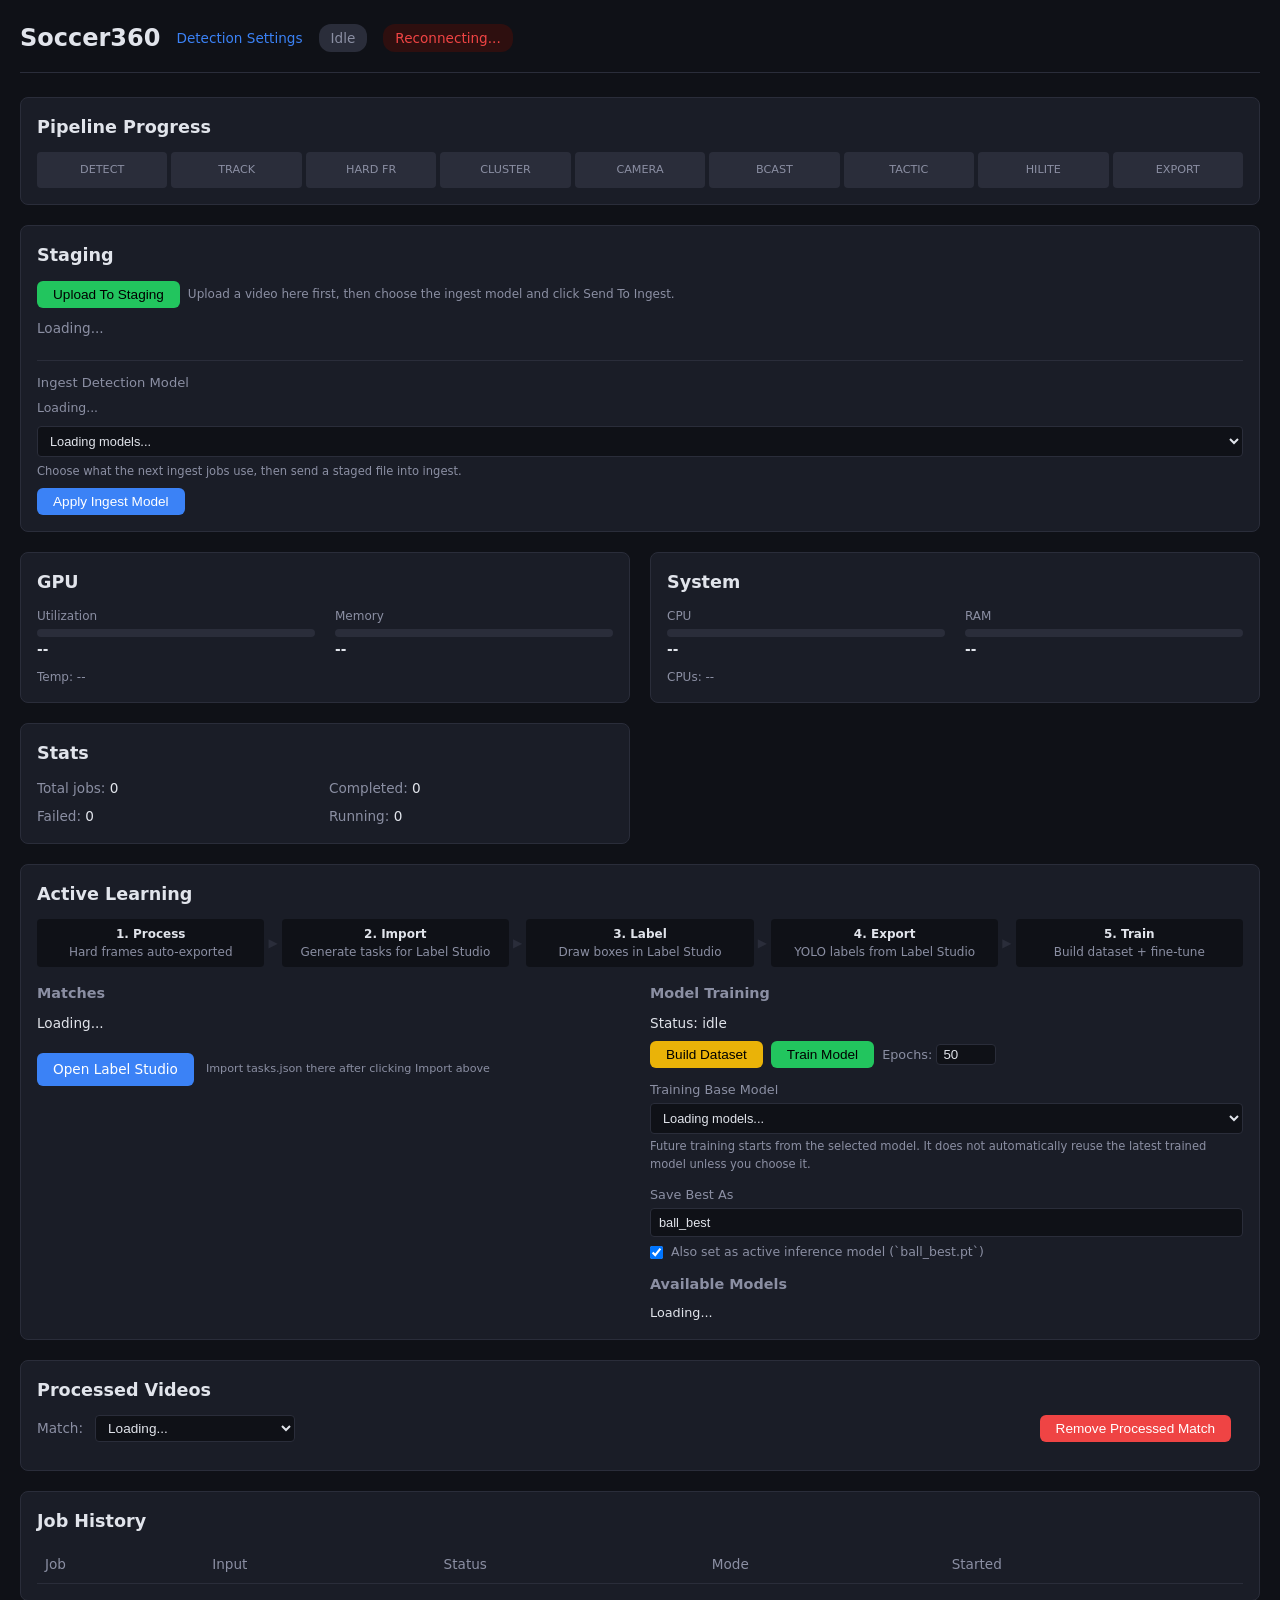
==== src/static/index.html @ aeea801a "Harden training and dashboard workflow safety" ====
<!DOCTYPE html>
<html lang="en">
<head>
<meta charset="utf-8">
<meta name="viewport" content="width=device-width, initial-scale=1">
<title>Soccer360 Dashboard</title>
<style>
  :root {
    --bg: #0f1117;
    --surface: #1a1d27;
    --border: #2a2d3a;
    --text: #e1e4eb;
    --muted: #8b8fa3;
    --accent: #3b82f6;
    --green: #22c55e;
    --yellow: #eab308;
    --red: #ef4444;
    --orange: #f97316;
  }
  * { box-sizing: border-box; margin: 0; padding: 0; }
  body {
    font-family: -apple-system, BlinkMacSystemFont, 'Segoe UI', system-ui, sans-serif;
    background: var(--bg); color: var(--text);
    line-height: 1.5; padding: 20px;
  }
  h1 { font-size: 1.5rem; font-weight: 600; }
  h2 { font-size: 1.1rem; font-weight: 600; margin-bottom: 12px; }
  .header {
    display: flex; align-items: center; gap: 16px;
    margin-bottom: 24px; padding-bottom: 16px; border-bottom: 1px solid var(--border);
  }
  .nav-link {
    color: var(--accent);
    text-decoration: none;
    font-size: 0.85rem;
    font-weight: 500;
  }
  .nav-link:hover { text-decoration: underline; }
  .header .status-badge {
    padding: 4px 12px; border-radius: 12px; font-size: 0.85rem; font-weight: 500;
  }
  .badge-idle { background: var(--border); color: var(--muted); }
  .badge-processing { background: #1e3a5f; color: var(--accent); }
  .badge-connected { background: #0f2e1f; color: var(--green); font-size: 0.75rem; }
  .badge-disconnected { background: #2e0f0f; color: var(--red); font-size: 0.75rem; }

  .grid { display: grid; grid-template-columns: 1fr 1fr; gap: 20px; margin-bottom: 24px; }
  .card {
    background: var(--surface); border: 1px solid var(--border);
    border-radius: 8px; padding: 16px;
  }
  .card-full { grid-column: 1 / -1; }

  /* Phase progress */
  .phases { display: flex; gap: 4px; margin-top: 8px; }
  .phase-block {
    flex: 1; height: 36px; border-radius: 4px;
    display: flex; align-items: center; justify-content: center;
    font-size: 0.7rem; font-weight: 500; text-transform: uppercase;
    background: var(--border); color: var(--muted); position: relative;
    transition: all 0.3s;
  }
  .phase-block.running {
    background: #1e3a5f; color: var(--accent); border: 1px solid var(--accent);
    animation: pulse 2s infinite;
  }
  .phase-block.completed { background: #0f2e1f; color: var(--green); }
  .phase-block.failed { background: #2e0f0f; color: var(--red); }
  @keyframes pulse { 0%, 100% { opacity: 1; } 50% { opacity: 0.7; } }

  .phase-timing { font-size: 0.65rem; color: var(--muted); display: block; }

  /* GPU gauge */
  .gauge-row { display: flex; gap: 20px; margin-top: 8px; }
  .gauge { flex: 1; }
  .gauge-label { font-size: 0.75rem; color: var(--muted); margin-bottom: 4px; }
  .gauge-bar {
    height: 8px; background: var(--border); border-radius: 4px; overflow: hidden;
  }
  .gauge-fill {
    height: 100%; border-radius: 4px; transition: width 0.5s;
  }
  .gauge-value { font-size: 0.85rem; font-weight: 600; margin-top: 2px; }

  /* Job history table */
  table { width: 100%; border-collapse: collapse; font-size: 0.85rem; }
  th { text-align: left; padding: 8px; color: var(--muted); font-weight: 500; border-bottom: 1px solid var(--border); }
  td { padding: 8px; border-bottom: 1px solid var(--border); }
  .status-dot {
    display: inline-block; width: 8px; height: 8px; border-radius: 50%;
    margin-right: 6px; vertical-align: middle;
  }
  .dot-completed { background: var(--green); }
  .dot-running { background: var(--accent); }
  .dot-failed { background: var(--red); }
  .dot-queued { background: var(--yellow); }

  /* Decision banner */
  .decision-banner {
    background: #2e1f0f; border: 1px solid var(--orange); border-radius: 8px;
    padding: 16px; margin-bottom: 20px; display: none;
  }
  .decision-banner.active { display: block; }
  .decision-banner h3 { color: var(--orange); font-size: 0.95rem; margin-bottom: 8px; }
  .decision-banner p { margin-bottom: 12px; }
  .decision-banner .countdown { color: var(--orange); font-weight: 600; }
  .decision-actions { display: flex; gap: 8px; }
  .btn {
    padding: 6px 16px; border-radius: 6px; border: none;
    font-size: 0.85rem; font-weight: 500; cursor: pointer;
  }
  .btn-approve { background: var(--green); color: #000; }
  .btn-reject { background: var(--red); color: #fff; }
  .btn:hover { opacity: 0.85; }

  .empty-state { color: var(--muted); text-align: center; padding: 40px; }

  .video-btn {
    padding: 4px 12px; border-radius: 4px; border: 1px solid var(--border);
    background: var(--bg); color: var(--muted); font-size: 0.8rem; cursor: pointer;
  }
  .video-btn.active { border-color: var(--accent); color: var(--accent); background: #1e3a5f; }
  .video-btn:hover { border-color: var(--accent); }
</style>
</head>
<body>

<div class="header">
  <h1>Soccer360</h1>
  <a class="nav-link" href="/settings/detection">Detection Settings</a>
  <span id="pipeline-badge" class="status-badge badge-idle">Idle</span>
  <span id="sse-badge" class="status-badge badge-disconnected">Disconnected</span>
  <span style="flex:1"></span>
  <span id="queue-count" style="color:var(--muted);font-size:0.85rem"></span>
</div>

<div id="decision-area"></div>

<div class="grid">
  <!-- Current Job / Phase Progress -->
  <div class="card card-full">
    <h2>Pipeline Progress</h2>
    <div id="current-job-info" style="color:var(--muted);font-size:0.85rem;margin-bottom:8px"></div>
    <div class="phases" id="phase-bar">
      <div class="phase-block" data-phase="detection">Detect</div>
      <div class="phase-block" data-phase="tracking">Track</div>
      <div class="phase-block" data-phase="hard_frames">Hard Fr</div>
      <div class="phase-block" data-phase="player_cluster">Cluster</div>
      <div class="phase-block" data-phase="camera">Camera</div>
      <div class="phase-block" data-phase="broadcast_reframe">Bcast</div>
      <div class="phase-block" data-phase="tactical_reframe">Tactic</div>
      <div class="phase-block" data-phase="highlights">Hilite</div>
      <div class="phase-block" data-phase="export">Export</div>
    </div>
  </div>

  <!-- Staging -->
  <div class="card card-full">
    <h2>Staging</h2>
    <div style="display:flex;gap:8px;align-items:center;margin-bottom:10px">
      <button class="btn" style="background:var(--green);color:#000" onclick="triggerStagingUpload()">
        Upload To Staging
      </button>
      <span style="font-size:0.75rem;color:var(--muted)">Upload a video here first, then choose the ingest model and click Send To Ingest.</span>
      <input id="staging-upload-input" type="file" accept=".mp4,.mov,.insv" style="display:none" onchange="uploadToStaging(this)">
    </div>
    <div id="staging-summary" style="font-size:0.85rem;margin-bottom:8px;color:var(--muted)">Loading...</div>
    <div id="staging-files" style="font-size:0.8rem;max-height:220px;overflow-y:auto"></div>
    <div style="margin-top:14px;padding-top:12px;border-top:1px solid var(--border)">
      <label style="font-size:0.82rem;color:var(--muted);display:block;margin-bottom:6px">Ingest Detection Model</label>
      <div id="inference-model-summary" style="font-size:0.78rem;color:var(--muted);margin-bottom:8px">Loading...</div>
      <select id="inference-model-select"
        style="width:100%;background:var(--bg);color:var(--text);border:1px solid var(--border);border-radius:4px;padding:6px 8px;font-size:0.8rem">
        <option value="config">Loading models...</option>
      </select>
      <div id="inference-model-note" style="font-size:0.72rem;color:var(--muted);margin-top:6px">
        Choose what the next ingest jobs use, then send a staged file into ingest.
      </div>
      <div style="margin-top:8px">
        <button id="apply-inference-model-btn" class="btn" style="background:var(--accent);color:#fff" onclick="applyInferenceModelSelection()">
          Apply Ingest Model
        </button>
      </div>
    </div>
  </div>

  <!-- GPU Status -->
  <div class="card">
    <h2>GPU</h2>
    <div class="gauge-row">
      <div class="gauge">
        <div class="gauge-label">Utilization</div>
        <div class="gauge-bar"><div id="gpu-util-fill" class="gauge-fill" style="width:0%;background:var(--accent)"></div></div>
        <div class="gauge-value" id="gpu-util-val">--</div>
      </div>
      <div class="gauge">
        <div class="gauge-label">Memory</div>
        <div class="gauge-bar"><div id="gpu-mem-fill" class="gauge-fill" style="width:0%;background:var(--orange)"></div></div>
        <div class="gauge-value" id="gpu-mem-val">--</div>
      </div>
    </div>
    <div style="margin-top:8px;font-size:0.75rem;color:var(--muted)">
      Temp: <span id="gpu-temp">--</span>
    </div>
  </div>

  <!-- CPU / RAM Status -->
  <div class="card">
    <h2>System</h2>
    <div class="gauge-row">
      <div class="gauge">
        <div class="gauge-label">CPU</div>
        <div class="gauge-bar"><div id="cpu-util-fill" class="gauge-fill" style="width:0%;background:var(--green)"></div></div>
        <div class="gauge-value" id="cpu-util-val">--</div>
      </div>
      <div class="gauge">
        <div class="gauge-label">RAM</div>
        <div class="gauge-bar"><div id="ram-util-fill" class="gauge-fill" style="width:0%;background:#c084fc"></div></div>
        <div class="gauge-value" id="ram-util-val">--</div>
      </div>
    </div>
    <div style="margin-top:8px;font-size:0.75rem;color:var(--muted)">
      CPUs: <span id="cpu-count">--</span>
    </div>
  </div>

  <!-- Quick Stats -->
  <div class="card">
    <h2>Stats</h2>
    <div style="display:grid;grid-template-columns:1fr 1fr;gap:8px;font-size:0.85rem">
      <div><span style="color:var(--muted)">Total jobs:</span> <span id="stat-total">0</span></div>
      <div><span style="color:var(--muted)">Completed:</span> <span id="stat-completed">0</span></div>
      <div><span style="color:var(--muted)">Failed:</span> <span id="stat-failed">0</span></div>
      <div><span style="color:var(--muted)">Running:</span> <span id="stat-running">0</span></div>
    </div>
  </div>

  <!-- Active Learning / Training -->
  <div class="card card-full">
    <h2>Active Learning</h2>

    <!-- Workflow steps -->
    <div style="display:flex;gap:4px;margin-bottom:16px;font-size:0.75rem;color:var(--muted)">
      <div style="flex:1;text-align:center;padding:6px;background:var(--bg);border-radius:4px">
        <div style="font-weight:600;color:var(--text)">1. Process</div>Hard frames auto-exported
      </div>
      <div style="display:flex;align-items:center;color:var(--border)">&#9654;</div>
      <div style="flex:1;text-align:center;padding:6px;background:var(--bg);border-radius:4px">
        <div style="font-weight:600;color:var(--text)">2. Import</div>Generate tasks for Label Studio
      </div>
      <div style="display:flex;align-items:center;color:var(--border)">&#9654;</div>
      <div style="flex:1;text-align:center;padding:6px;background:var(--bg);border-radius:4px">
        <div style="font-weight:600;color:var(--text)">3. Label</div>Draw boxes in Label Studio
      </div>
      <div style="display:flex;align-items:center;color:var(--border)">&#9654;</div>
      <div style="flex:1;text-align:center;padding:6px;background:var(--bg);border-radius:4px">
        <div style="font-weight:600;color:var(--text)">4. Export</div>YOLO labels from Label Studio
      </div>
      <div style="display:flex;align-items:center;color:var(--border)">&#9654;</div>
      <div style="flex:1;text-align:center;padding:6px;background:var(--bg);border-radius:4px">
        <div style="font-weight:600;color:var(--text)">5. Train</div>Build dataset + fine-tune
      </div>
    </div>

    <div style="display:grid;grid-template-columns:1fr 1fr;gap:20px">
      <!-- Labeling Status -->
      <div>
        <h3 style="font-size:0.9rem;color:var(--muted);margin-bottom:8px">Matches</h3>
        <div id="labeling-summary" style="font-size:0.85rem;margin-bottom:8px">Loading...</div>
        <div id="labeling-matches" style="font-size:0.8rem;max-height:200px;overflow-y:auto"></div>
        <div style="margin-top:12px;display:flex;align-items:center;gap:12px">
          <a id="labelstudio-link" href="#" target="_blank" class="btn" style="background:var(--accent);color:#fff;text-decoration:none;display:inline-block">
            Open Label Studio
          </a>
          <span style="font-size:0.7rem;color:var(--muted)">Import tasks.json there after clicking Import above</span>
          <script>document.getElementById('labelstudio-link').href = location.protocol + '//' + location.hostname + ':8080';</script>
        </div>
      </div>
      <!-- Training Controls -->
      <div>
        <h3 style="font-size:0.9rem;color:var(--muted);margin-bottom:8px">Model Training</h3>
        <div id="training-status" style="font-size:0.85rem;margin-bottom:8px">Status: idle</div>
        <div id="training-error" style="font-size:0.8rem;color:var(--red);margin-bottom:8px;display:none"></div>
        <div style="display:flex;gap:8px;margin-bottom:12px;align-items:center">
          <button class="btn" style="background:var(--yellow);color:#000" onclick="buildDataset()">
            Build Dataset
          </button>
          <button class="btn" style="background:var(--green);color:#000" onclick="startTraining()">
            Train Model
          </button>
          <label style="font-size:0.8rem;color:var(--muted)">
            Epochs: <input id="train-epochs" type="number" value="50" min="1" max="500"
              style="width:60px;background:var(--bg);color:var(--text);border:1px solid var(--border);border-radius:4px;padding:2px 6px">
          </label>
        </div>
        <div style="margin-bottom:12px">
          <label style="font-size:0.8rem;color:var(--muted);display:block;margin-bottom:4px">Training Base Model</label>
          <select id="train-base-model"
            style="width:100%;background:var(--bg);color:var(--text);border:1px solid var(--border);border-radius:4px;padding:6px 8px;font-size:0.8rem">
            <option value="">Loading models...</option>
          </select>
          <div style="font-size:0.72rem;color:var(--muted);margin-top:4px">
            Future training starts from the selected model. It does not automatically reuse the latest trained model unless you choose it.
          </div>
        </div>
        <div style="margin-bottom:12px">
          <label style="font-size:0.8rem;color:var(--muted);display:block;margin-bottom:4px">Save Best As</label>
          <input id="train-output-model-name" type="text" value="ball_best"
            style="width:100%;background:var(--bg);color:var(--text);border:1px solid var(--border);border-radius:4px;padding:6px 8px;font-size:0.8rem">
          <label style="display:flex;align-items:center;gap:8px;margin-top:6px;font-size:0.78rem;color:var(--muted)">
            <input id="train-update-active" type="checkbox" checked>
            Also set as active inference model (`ball_best.pt`)
          </label>
        </div>
        <div id="training-log" style="font-size:0.75rem;font-family:monospace;max-height:100px;overflow-y:auto;background:var(--bg);border-radius:4px;padding:8px;display:none"></div>
        <h3 style="font-size:0.9rem;color:var(--muted);margin:12px 0 8px">Available Models</h3>
        <div id="model-list" style="font-size:0.8rem">Loading...</div>
      </div>
    </div>
  </div>

  <!-- Media Player -->
  <div class="card card-full">
    <h2>Processed Videos</h2>
    <div id="media-empty" class="empty-state" style="display:none;padding:20px">No processed videos found.</div>
    <div id="media-controls" style="display:flex;gap:12px;align-items:center;margin-bottom:12px">
      <label style="font-size:0.85rem;color:var(--muted)">Match:</label>
      <select id="media-match" onchange="onMatchSelect()"
        style="background:var(--bg);color:var(--text);border:1px solid var(--border);border-radius:4px;padding:4px 8px;font-size:0.85rem;min-width:200px">
        <option value="">Loading...</option>
      </select>
      <div id="media-video-btns" style="display:flex;gap:6px;flex-wrap:wrap"></div>
      <button id="remove-match-btn" class="btn" style="background:var(--red);color:#fff;margin-left:auto" onclick="resetCurrentMatch()" disabled>
        Remove Processed Match
      </button>
      <span id="media-size" style="color:var(--muted);font-size:0.8rem"></span>
    </div>
    <div id="media-player-wrap" style="display:none;background:#000;border-radius:6px;overflow:hidden;position:relative">
      <video id="media-player" controls preload="metadata"
        style="width:100%;max-height:60vh;display:block">
      </video>
    </div>
    <div id="media-meta" style="margin-top:8px;font-size:0.8rem;color:var(--muted);display:none"></div>
  </div>

  <!-- Job History -->
  <div class="card card-full">
    <h2>Job History</h2>
    <div id="job-table-area">
      <table>
        <thead><tr><th>Job</th><th>Input</th><th>Status</th><th>Mode</th><th>Started</th></tr></thead>
        <tbody id="job-tbody"></tbody>
      </table>
    </div>
  </div>
</div>

<script>
const PHASE_ORDER = ['detection','tracking','hard_frames','player_cluster','camera','broadcast_reframe','tactical_reframe','highlights','export'];
let evtSource = null;
let lastEventId = 0;

// --- SSE Connection ---
function connectSSE() {
  if (evtSource) evtSource.close();
  evtSource = new EventSource('/api/events?after=' + lastEventId);

  evtSource.onopen = () => {
    document.getElementById('sse-badge').className = 'status-badge badge-connected';
    document.getElementById('sse-badge').textContent = 'Connected';
  };
  evtSource.onerror = () => {
    document.getElementById('sse-badge').className = 'status-badge badge-disconnected';
    document.getElementById('sse-badge').textContent = 'Reconnecting...';
  };

  evtSource.addEventListener('status', (e) => {
    const d = JSON.parse(e.data);
    updateStatus(d);
  });

  evtSource.addEventListener('phase_running', (e) => {
    const d = JSON.parse(e.data);
    if (e.lastEventId) lastEventId = parseInt(e.lastEventId);
    setPhaseState(d.phase_name, 'running');
  });

  evtSource.addEventListener('phase_completed', (e) => {
    const d = JSON.parse(e.data);
    if (e.lastEventId) lastEventId = parseInt(e.lastEventId);
    setPhaseState(d.phase_name, 'completed', d.duration_sec);
  });

  evtSource.addEventListener('phase_failed', (e) => {
    const d = JSON.parse(e.data);
    if (e.lastEventId) lastEventId = parseInt(e.lastEventId);
    setPhaseState(d.phase_name, 'failed');
  });

  evtSource.addEventListener('gpu_snapshot', (e) => {
    const d = JSON.parse(e.data);
    updateGPU(d);
  });

  evtSource.addEventListener('system_snapshot', (e) => {
    const d = JSON.parse(e.data);
    updateSystem(d);
  });

  evtSource.addEventListener('decision_pending', (e) => {
    const d = JSON.parse(e.data);
    showDecision(d);
  });
}

// --- Status ---
function updateStatus(d) {
  const badge = document.getElementById('pipeline-badge');
  const queueEl = document.getElementById('queue-count');
  const jobInfo = document.getElementById('current-job-info');

  if (d.state === 'processing') {
    badge.className = 'status-badge badge-processing';
    const phaseName = d.current_phase ? d.current_phase.phase_name : '...';
    badge.textContent = 'Processing: ' + phaseName;
    jobInfo.textContent = 'Job: ' + (d.job_id || '') + ' | Mode: ' + (d.mode || '...');
  } else {
    badge.className = 'status-badge badge-idle';
    badge.textContent = 'Idle';
    jobInfo.textContent = '';
    resetPhases();
  }
  queueEl.textContent = d.queued > 0 ? d.queued + ' queued' : '';
}

// --- Phase bar ---
function setPhaseState(name, state, duration) {
  const el = document.querySelector('[data-phase="' + name + '"]');
  if (!el) return;
  el.className = 'phase-block ' + state;
  if (duration != null) {
    let existing = el.querySelector('.phase-timing');
    if (!existing) {
      existing = document.createElement('span');
      existing.className = 'phase-timing';
      el.appendChild(document.createElement('br'));
      el.appendChild(existing);
    }
    existing.textContent = duration.toFixed(1) + 's';
  }
}

function resetPhases() {
  document.querySelectorAll('.phase-block').forEach(el => {
    el.className = 'phase-block';
    const timing = el.querySelector('.phase-timing');
    if (timing) timing.remove();
    // Remove br tags too
    el.querySelectorAll('br').forEach(br => br.remove());
  });
}

// --- GPU ---
function updateGPU(d) {
  if (!d || d.available === false) return;
  const utilPct = d.gpu_utilization_pct || 0;
  const memUsed = d.memory_used_mb || 0;
  const memTotal = d.memory_total_mb || 1;
  const memPct = Math.round((memUsed / memTotal) * 100);

  document.getElementById('gpu-util-fill').style.width = utilPct + '%';
  document.getElementById('gpu-util-val').textContent = utilPct + '%';
  document.getElementById('gpu-mem-fill').style.width = memPct + '%';
  document.getElementById('gpu-mem-val').textContent = memUsed + ' / ' + memTotal + ' MB';
  document.getElementById('gpu-temp').textContent = (d.temperature_c || '--') + '\u00B0C';
}

// --- System (CPU/RAM) ---
function updateSystem(d) {
  if (!d) return;
  const cpuPct = d.cpu_utilization_pct || 0;
  const ramPct = d.ram_utilization_pct || 0;
  const ramUsed = d.ram_used_mb || 0;
  const ramTotal = d.ram_total_mb || 1;

  document.getElementById('cpu-util-fill').style.width = cpuPct + '%';
  document.getElementById('cpu-util-val').textContent = cpuPct + '%';
  document.getElementById('ram-util-fill').style.width = ramPct + '%';
  document.getElementById('ram-util-val').textContent = ramUsed + ' / ' + ramTotal + ' MB';
  if (d.cpu_count) document.getElementById('cpu-count').textContent = d.cpu_count;
}

// --- Decisions ---
function showDecision(d) {
  const area = document.getElementById('decision-area');
  // Don't duplicate
  if (document.getElementById('decision-' + d.id)) return;

  const div = document.createElement('div');
  div.className = 'decision-banner active';
  div.id = 'decision-' + d.id;

  const options = d.options_json ? JSON.parse(d.options_json) : ['approve', 'reject'];
  const timeout = d.timeout_sec || 60;

  div.innerHTML = '<h3>Decision Required</h3>' +
    '<p>' + escapeHtml(d.prompt) + '</p>' +
    '<p class="countdown">Auto-proceeding in <span class="timer">' + timeout + '</span>s with: ' +
    escapeHtml(d.default_option || 'default') + '</p>' +
    '<div class="decision-actions">' +
    '<button class="btn btn-approve" onclick="resolveDecision(' + d.id + ',\'approved\',\'' +
    escapeHtml(options[0] || 'approve') + '\')">Approve</button>' +
    '<button class="btn btn-reject" onclick="resolveDecision(' + d.id + ',\'rejected\',\'' +
    escapeHtml(options[options.length - 1] || 'reject') + '\')">Reject</button>' +
    '</div>';

  area.appendChild(div);

  // Countdown
  let remaining = timeout;
  const timer = div.querySelector('.timer');
  const interval = setInterval(() => {
    remaining--;
    if (timer) timer.textContent = remaining;
    if (remaining <= 0) {
      clearInterval(interval);
      div.remove();
    }
  }, 1000);
  div._interval = interval;

  // Audio notification
  try { new Audio('[data-uri]').play().catch(() => {}); } catch(e) {}
}

async function resolveDecision(id, status, response) {
  try {
    await fetch('/api/decisions/' + id + '/resolve', {
      method: 'POST',
      headers: {'Content-Type': 'application/json'},
      body: JSON.stringify({status: status, response: response})
    });
    const el = document.getElementById('decision-' + id);
    if (el) {
      if (el._interval) clearInterval(el._interval);
      el.remove();
    }
  } catch(e) {
    console.error('Failed to resolve decision:', e);
  }
}

// --- Job history ---
async function loadJobs() {
  try {
    const resp = await fetch('/api/jobs?limit=50');
    const jobs = await resp.json();
    const tbody = document.getElementById('job-tbody');
    tbody.innerHTML = '';

    let total = 0, completed = 0, failed = 0, running = 0;

    jobs.forEach(j => {
      total++;
      if (j.status === 'completed') completed++;
      if (j.status === 'failed') failed++;
      if (j.status === 'running') running++;

      const tr = document.createElement('tr');
      const dotClass = 'dot-' + j.status;
      const inputName = j.input_path ? j.input_path.split('/').pop() : '--';
      const started = j.started_at ? new Date(j.started_at).toLocaleString() : '--';
      tr.innerHTML = '<td>' + escapeHtml(j.job_id || '') + '</td>' +
        '<td>' + escapeHtml(inputName) + '</td>' +
        '<td><span class="status-dot ' + dotClass + '"></span>' + j.status + '</td>' +
        '<td>' + (j.mode || '--') + '</td>' +
        '<td>' + started + '</td>';
      tbody.appendChild(tr);
    });

    document.getElementById('stat-total').textContent = total;
    document.getElementById('stat-completed').textContent = completed;
    document.getElementById('stat-failed').textContent = failed;
    document.getElementById('stat-running').textContent = running;
  } catch(e) {
    console.error('Failed to load jobs:', e);
  }
}

function escapeHtml(s) {
  const d = document.createElement('div');
  d.textContent = s;
  return d.innerHTML;
}

// --- Active Learning ---
async function loadLabelingStatus() {
  try {
    const resp = await fetch('/api/training/labeling-status');
    const d = await resp.json();
    const summary = document.getElementById('labeling-summary');
    const matchesEl = document.getElementById('labeling-matches');

    if (d.total_frames === 0) {
      summary.textContent = 'No hard frames exported yet. Process a video first.';
      matchesEl.innerHTML = '';
      return;
    }

    const pct = d.total_frames > 0 ? Math.round(d.total_labeled / d.total_frames * 100) : 0;
    summary.innerHTML = '<strong>' + d.total_labeled + '</strong> / ' + d.total_frames +
      ' frames labeled (' + pct + '%)' +
      (d.dataset_ready ? ' &mdash; <span style="color:var(--green)">Dataset ready</span>' : '');

    matchesEl.innerHTML = d.matches.map(m => {
      const imported = m.tasks_imported;
      const labelPct = m.pct_labeled;
      let statusIcon, statusColor, statusTip;
      if (labelPct > 0) {
        statusIcon = '&#10003;'; statusColor = 'var(--green)'; statusTip = 'Labeling in progress';
      } else if (imported) {
        statusIcon = '&#9679;'; statusColor = 'var(--yellow)'; statusTip = 'Tasks generated — import into Label Studio';
      } else {
        statusIcon = '&#9675;'; statusColor = 'var(--muted)'; statusTip = 'Click Import to generate tasks';
      }

      const importBtn = '<button class="btn" style="font-size:0.7rem;padding:1px 8px;background:var(--accent);color:#fff" ' +
        'onclick="importTasks(\'' + escapeHtml(m.name) + '\',this)" title="Generate tasks.json for Label Studio">' +
        (imported ? 'Re-import' : 'Import') + '</button>';

      const uploadBtn = '<button class="btn" style="font-size:0.7rem;padding:1px 8px;background:var(--green);color:#fff" ' +
        'onclick="uploadLabels(\'' + escapeHtml(m.name) + '\',this)" title="Upload YOLO labels ZIP from Label Studio export">' +
        'Upload</button>';

      let labelText;
      if (m.labeled > 0) {
        labelText = m.labeled + '/' + m.frames + ' labeled';
      } else if (m.tasks_count > 0) {
        labelText = m.tasks_count + ' tasks ready \u00b7 0 labeled';
      } else {
        labelText = '0/' + m.frames + ' labeled';
      }
      const labelInfo = '<span style="color:var(--muted);font-size:0.75rem" title="Labeled frames">' +
        labelText + '</span>';

      return '<div style="display:flex;align-items:center;gap:8px;padding:6px 0;border-bottom:1px solid var(--border)">' +
        '<span style="color:' + statusColor + ';font-size:0.8rem" title="' + statusTip + '">' + statusIcon + '</span>' +
        '<span style="flex:1;font-weight:500">' + escapeHtml(m.name) + '</span>' +
        '<span style="min-width:130px;text-align:right">' + labelInfo + '</span>' +
        '<span style="display:flex;gap:4px;min-width:140px;justify-content:flex-end">' + importBtn + uploadBtn + '</span>' +
        '</div>';
    }).join('');
  } catch(e) {
    console.error('Failed to load labeling status:', e);
  }
}

async function loadTrainingStatus() {
  try {
    const resp = await fetch('/api/training/status');
    const d = await resp.json();
    const el = document.getElementById('training-status');
    const errEl = document.getElementById('training-error');
    const logEl = document.getElementById('training-log');

    const statusColors = {idle: 'var(--muted)', building: 'var(--yellow)', running: 'var(--accent)', completed: 'var(--green)', failed: 'var(--red)'};
    el.innerHTML = 'Status: <span style="color:' + (statusColors[d.status] || 'var(--muted)') + '">' + d.status + '</span>';
    trainingBusy = d.status === 'building' || d.status === 'running';
    updateRemoveMatchButton();

    if (d.error) {
      errEl.style.display = 'block';
      errEl.textContent = d.error;
    } else {
      errEl.style.display = 'none';
    }

    if (d.log && d.log.length > 0) {
      logEl.style.display = 'block';
      logEl.textContent = d.log.join('\n');
      logEl.scrollTop = logEl.scrollHeight;
    }
  } catch(e) {}
}

async function loadModels() {
  try {
    const resp = await fetch('/api/training/models');
    const models = await resp.json();
    const el = document.getElementById('model-list');
    const selectEl = document.getElementById('train-base-model');

    if (models.length === 0) {
      el.textContent = 'No models found';
      selectEl.innerHTML = '<option value="">No models found</option>';
      await loadInferenceModelStatus(models);
      return models;
    }

    el.innerHTML = models.map(m =>
      '<div style="display:flex;justify-content:space-between;gap:8px;align-items:center;padding:2px 0">' +
      '<span style="flex:1;min-width:0">' +
      (m.is_active ? '<span style="color:var(--green)">* </span>' : '') +
      (m.is_configured_base ? '<span style="color:var(--yellow)">&#9679; </span>' : '') +
      (m.is_configured_inference ? '<span style="color:var(--accent)">&#9654; </span>' : '') +
      (m.is_inference_active ? '<span style="color:var(--orange)">&#9632; </span>' : '') +
      escapeHtml(m.name) + '</span>' +
      '<span style="color:var(--muted);white-space:nowrap">' + m.size_mb + ' MB</span>' +
      (m.can_delete
        ? '<button class="btn" style="background:var(--red);color:#fff;font-size:0.72rem;padding:2px 8px" onclick=\'deleteModel(' + JSON.stringify(m.path) + ', this)\'>Delete</button>'
        : '') +
      '</div>'
    ).join('');

    const previousValue = selectEl.value;
    selectEl.innerHTML = models.map(m => {
      let label = m.name;
      if (m.is_active) label += ' [active]';
      if (m.is_configured_base) label += ' [configured base]';
      if (m.is_configured_inference) label += ' [configured ingest]';
      if (m.is_inference_active) label += ' [ingest active]';
      return '<option value="' + escapeHtml(m.path) + '">' + escapeHtml(label) + '</option>';
    }).join('');

    const preferred = models.find(m => m.is_active) || models.find(m => m.is_configured_base) || models[0];
    const keepPrevious = models.some(m => m.path === previousValue);
    selectEl.value = keepPrevious ? previousValue : preferred.path;
    await loadInferenceModelStatus(models);
    return models;
  } catch(e) {}
}

async function loadInferenceModelStatus(models) {
  try {
    const modelList = models || [];
    const resp = await fetch('/api/inference/model');
    const d = await resp.json();
    const summaryEl = document.getElementById('inference-model-summary');
    const selectEl = document.getElementById('inference-model-select');
    const noteEl = document.getElementById('inference-model-note');
    const applyBtn = document.getElementById('apply-inference-model-btn');

    const resolvedName = d.resolved_path ? d.resolved_path.split('/').pop() : 'no model';
    summaryEl.innerHTML =
      'Current: <strong>' + escapeHtml(resolvedName) + '</strong>' +
      (d.resolved_source ? ' <span style="color:var(--muted)">(' + escapeHtml(d.resolved_source) + ')</span>' : '');

    const pinnedOptions = modelList.map(m => {
      let label = 'Pin: ' + m.name;
      if (m.is_active) label += ' [active]';
      if (m.is_configured_inference) label += ' [configured ingest]';
      if (m.is_inference_active) label += ' [ingest active]';
      return '<option value="pinned::' + escapeHtml(m.path) + '">' + escapeHtml(label) + '</option>';
    }).join('');

    selectEl.innerHTML =
      '<option value="config">Configured path behavior</option>' +
      '<option value="auto">Auto: prefer ball_best.pt, else configured model</option>' +
      pinnedOptions;

    if (d.selection_mode === 'pinned' && d.selected_path) {
      const pinnedValue = 'pinned::' + d.selected_path;
      const foundPinned = Array.from(selectEl.options).some(opt => opt.value === pinnedValue);
      selectEl.value = foundPinned ? pinnedValue : 'config';
    } else {
      selectEl.value = d.selection_mode || 'config';
    }

    if (d.config_locked) {
      selectEl.disabled = true;
      applyBtn.disabled = true;
      applyBtn.style.opacity = '0.6';
      noteEl.textContent = 'Locked by explicit detector.model_path in config. CLI and dashboard both follow that config override.';
    } else {
      selectEl.disabled = false;
      applyBtn.disabled = false;
      applyBtn.style.opacity = '1';
      noteEl.textContent = 'Choose what new ingest jobs use. Command-line runs use the same shared selector.';
    }
  } catch(e) {}
}

async function importTasks(matchName, btnEl) {
  btnEl.disabled = true;
  btnEl.textContent = 'Generating...';
  try {
    const resp = await fetch('/api/training/import-tasks/' + encodeURIComponent(matchName), {method: 'POST'});
    const d = await resp.json();
    if (!resp.ok) { alert(d.detail || 'Import failed'); btnEl.disabled = false; btnEl.textContent = 'Import'; return; }
    btnEl.textContent = d.tasks + ' tasks ready';
    btnEl.style.background = 'var(--green)';
    btnEl.style.color = '#fff';
    setTimeout(() => { btnEl.disabled = false; btnEl.textContent = 'Re-import'; btnEl.style.background = 'var(--accent)'; }, 3000);
    // Show next-step instructions
    const lsHost = location.protocol + '//' + location.hostname + ':8080';
    const tasksPath = '/tank/labeling/' + matchName + '/labelstudio/tasks.json';
    const msg = 'Tasks generated for ' + matchName + '!\n\n' +
      'Next steps:\n' +
      '1. Open Label Studio: ' + lsHost + '\n' +
      '2. Create or select a project\n' +
      '3. Click "Import" in the project\n' +
      '4. Upload the file: ' + tasksPath + '\n' +
      '   (or drag-and-drop it)\n' +
      '5. Label the ball in each frame';
    alert(msg);
    loadLabelingStatus();
  } catch(e) {
    alert('Failed: ' + e.message);
    btnEl.disabled = false;
    btnEl.textContent = 'Import';
  }
}

async function uploadLabels(matchName, btn) {
  const input = document.createElement('input');
  input.type = 'file';
  input.accept = '.zip';
  input.onchange = async () => {
    const file = input.files[0];
    if (!file) return;
    btn.disabled = true;
    btn.textContent = 'Uploading...';
    try {
      const form = new FormData();
      form.append('file', file);
      const resp = await fetch('/api/training/upload-labels/' + encodeURIComponent(matchName), {
        method: 'POST', body: form
      });
      const d = await resp.json();
      if (resp.ok) {
        btn.textContent = d.labels_extracted + ' labels';
        btn.style.background = 'var(--green)';
        setTimeout(() => { btn.disabled = false; btn.textContent = 'Upload'; }, 3000);
        loadLabelingStatus();
      } else {
        alert('Upload failed: ' + (d.detail || 'Unknown error'));
        btn.textContent = 'Upload';
        btn.disabled = false;
      }
    } catch(e) {
      alert('Upload error: ' + e.message);
      btn.textContent = 'Upload';
      btn.disabled = false;
    }
  };
  input.click();
}

async function buildDataset() {
  if (!confirm('Build dataset from all labeled frames?')) return;
  try {
    const resp = await fetch('/api/training/build-dataset', {method: 'POST'});
    if (!resp.ok) { const d = await resp.json(); alert(d.detail || 'Failed'); return; }
    loadTrainingStatus();
  } catch(e) { alert('Failed: ' + e.message); }
}

async function startTraining() {
  const epochs = parseInt(document.getElementById('train-epochs').value) || 50;
  const baseModel = document.getElementById('train-base-model').value;
  const baseModelName = baseModel ? baseModel.split('/').pop() : 'default';
  const outputModelName = (document.getElementById('train-output-model-name').value || '').trim();
  const updateActive = document.getElementById('train-update-active').checked;
  const saveAsName = outputModelName || 'ball_best';
  if (!confirm(
    'Start training for ' + epochs + ' epochs from ' + baseModelName + '?\n\n' +
    'Save best as: ' + saveAsName + (saveAsName.endsWith('.pt') ? '' : '.pt') + '\n' +
    'Update active ball_best.pt: ' + (updateActive ? 'yes' : 'no')
  )) return;
  try {
    const resp = await fetch('/api/training/train', {
      method: 'POST',
      headers: {'Content-Type': 'application/json'},
      body: JSON.stringify({
        epochs: epochs,
        base_model: baseModel,
        output_model_name: outputModelName,
        update_active: updateActive
      })
    });
    if (!resp.ok) { const d = await resp.json(); alert(d.detail || 'Failed'); return; }
    loadTrainingStatus();
  } catch(e) { alert('Failed: ' + e.message); }
}

async function deleteModel(modelPath, btnEl) {
  const modelName = modelPath.split('/').pop();
  if (!confirm('Delete model ' + modelName + '?\n\nThis removes the file from the models directory and cannot be undone.')) return;
  btnEl.disabled = true;
  btnEl.textContent = 'Deleting...';
  try {
    const resp = await fetch('/api/training/models/delete', {
      method: 'POST',
      headers: {'Content-Type': 'application/json'},
      body: JSON.stringify({path: modelPath})
    });
    const d = await resp.json();
    if (!resp.ok) {
      alert(d.detail || 'Failed to delete model');
      btnEl.disabled = false;
      btnEl.textContent = 'Delete';
      return;
    }
    loadModels();
  } catch(e) {
    alert('Failed: ' + e.message);
    btnEl.disabled = false;
    btnEl.textContent = 'Delete';
  }
}

async function applyInferenceModelSelection() {
  const selectEl = document.getElementById('inference-model-select');
  const value = selectEl.value || 'config';
  let mode = value;
  let path = null;

  if (value.startsWith('pinned::')) {
    mode = 'pinned';
    path = value.slice('pinned::'.length);
  }

  const label = mode === 'config'
    ? 'configured path behavior'
    : (mode === 'auto' ? 'auto mode' : (path ? path.split('/').pop() : 'pinned model'));
  if (!confirm('Apply ingest detection model: ' + label + '?\n\nNew ingest jobs from the dashboard and command line will use this selection.')) return;

  try {
    const resp = await fetch('/api/inference/model', {
      method: 'POST',
      headers: {'Content-Type': 'application/json'},
      body: JSON.stringify({mode: mode, path: path})
    });
    const d = await resp.json();
    if (!resp.ok) {
      alert(d.detail || 'Failed to update ingest detection model');
      return;
    }
    await loadModels();
    alert('Ingest model updated to ' + (d.resolved_path ? d.resolved_path.split('/').pop() : 'no model') + '.');
  } catch(e) {
    alert('Failed: ' + e.message);
  }
}

// --- Staging ---
async function loadStaging() {
  try {
    const resp = await fetch('/api/staging/files');
    const files = await resp.json();
    const summaryEl = document.getElementById('staging-summary');
    const filesEl = document.getElementById('staging-files');

    if (!files || files.length === 0) {
      summaryEl.textContent = 'No staged videos found in /tank/stagging.';
      filesEl.innerHTML = '';
      return;
    }

    summaryEl.textContent = files.length + ' file' + (files.length === 1 ? '' : 's') +
      ' available in /tank/stagging.';
    filesEl.innerHTML = files.map(f =>
      '<div style="display:flex;align-items:center;gap:8px;padding:6px 0;border-bottom:1px solid var(--border)">' +
      '<span style="flex:1;font-weight:500">' + escapeHtml(f.name) + '</span>' +
      '<span style="color:var(--muted);font-size:0.75rem;min-width:170px;text-align:right">' +
      escapeHtml(new Date(f.modified_at).toLocaleString()) + ' \u00b7 ' + f.size_mb + ' MB</span>' +
      '<button class="btn" style="background:var(--accent);color:#fff;font-size:0.75rem;padding:2px 10px" ' +
      'onclick=\'importStagedFile(' + JSON.stringify(f.name) + ', this)\'>Send To Ingest</button>' +
      '</div>'
    ).join('');
  } catch(e) {
    console.error('Failed to load staging files:', e);
  }
}

function triggerStagingUpload() {
  const input = document.getElementById('staging-upload-input');
  if (!input) return;
  input.value = '';
  input.click();
}

async function uploadToStaging(inputEl) {
  const file = inputEl.files && inputEl.files[0];
  if (!file) return;

  try {
    const form = new FormData();
    form.append('file', file);
    const resp = await fetch('/api/staging/upload', {
      method: 'POST',
      body: form
    });
    const d = await resp.json();
    if (!resp.ok) {
      alert(d.detail || 'Failed to upload to staging');
      return;
    }
    alert('Uploaded to staging:\n' + d.staging_path);
    loadStaging();
  } catch(e) {
    alert('Failed: ' + e.message);
  } finally {
    inputEl.value = '';
  }
}

async function importStagedFile(filename, btnEl) {
  btnEl.disabled = true;
  btnEl.textContent = 'Sending...';
  try {
    const resp = await fetch('/api/staging/import', {
      method: 'POST',
      headers: {'Content-Type': 'application/json'},
      body: JSON.stringify({filename: filename})
    });
    const d = await resp.json();
    if (!resp.ok) {
      alert(d.detail || 'Failed to move staged file into ingest');
      btnEl.disabled = false;
      btnEl.textContent = 'Send To Ingest';
      return;
    }

    alert('Moved to ingest queue:\n' + d.ingest_path);
    loadStaging();
  } catch(e) {
    alert('Failed: ' + e.message);
    btnEl.disabled = false;
    btnEl.textContent = 'Send To Ingest';
  }
}

// --- Media Player ---
let mediaData = [];
let currentMatch = null;
let currentVideo = null;
let trainingBusy = false;

function updateRemoveMatchButton() {
  const btn = document.getElementById('remove-match-btn');
  if (!btn) return;
  const blocked = trainingBusy;
  btn.disabled = !currentMatch || blocked;
  btn.style.opacity = currentMatch && !blocked ? '1' : '0.6';
  btn.title = blocked
    ? 'Unavailable while dataset build or training is running'
    : (currentMatch ? 'Delete processed outputs and restore source to staging' : 'Select a processed match first');
}

async function loadMedia() {
  try {
    const resp = await fetch('/api/media/matches');
    mediaData = await resp.json();
    const select = document.getElementById('media-match');
    const emptyEl = document.getElementById('media-empty');
    const previousName = currentMatch ? currentMatch.name : null;

    if (mediaData.length === 0) {
      select.innerHTML = '<option value="">No matches</option>';
      emptyEl.style.display = 'block';
      document.getElementById('media-controls').style.display = 'none';
      document.getElementById('media-player-wrap').style.display = 'none';
      document.getElementById('media-meta').style.display = 'none';
      document.getElementById('media-size').textContent = '';
      currentMatch = null;
      currentVideo = null;
      updateRemoveMatchButton();
      return;
    }

    emptyEl.style.display = 'none';
    document.getElementById('media-controls').style.display = 'flex';
    select.innerHTML = mediaData.map((m, i) =>
      '<option value="' + i + '">' + escapeHtml(m.name) + '</option>'
    ).join('');

    let idx = mediaData.findIndex(m => m.name === previousName);
    if (idx < 0) idx = 0;
    select.value = String(idx);
    onMatchSelect();
  } catch(e) {
    console.error('Failed to load media:', e);
  }
}

function onMatchSelect() {
  const idx = parseInt(document.getElementById('media-match').value);
  if (isNaN(idx) || !mediaData[idx]) {
    currentMatch = null;
    updateRemoveMatchButton();
    return;
  }
  currentMatch = mediaData[idx];
  updateRemoveMatchButton();

  const btnsEl = document.getElementById('media-video-btns');
  btnsEl.innerHTML = currentMatch.videos.map(v => {
    const label = v.name.replace('.mp4', '').replace('highlights/', 'HL: ');
    return '<button class="video-btn" onclick="playVideo(\'' +
      escapeHtml(currentMatch.name) + '\',\'' + escapeHtml(v.name) + '\',this)">' +
      escapeHtml(label) + '</button>';
  }).join('');

  const metaEl = document.getElementById('media-meta');
  metaEl.style.display = 'block';
  metaEl.textContent = 'Mode: ' + currentMatch.mode + ' | Processed: ' +
    (currentMatch.processed_at !== '--' ? new Date(currentMatch.processed_at).toLocaleString() : '--');

  // Auto-play broadcast if available
  const broadcast = currentMatch.videos.find(v => v.name === 'broadcast.mp4');
  if (broadcast) {
    const firstBtn = btnsEl.querySelector('.video-btn');
    playVideo(currentMatch.name, broadcast.name, firstBtn);
  }
}

function playVideo(matchName, filename, btnEl) {
  const player = document.getElementById('media-player');
  const wrap = document.getElementById('media-player-wrap');
  const sizeEl = document.getElementById('media-size');

  // Update active button
  document.querySelectorAll('.video-btn').forEach(b => b.classList.remove('active'));
  if (btnEl) btnEl.classList.add('active');

  const url = '/api/media/' + encodeURIComponent(matchName) + '/' + encodeURIComponent(filename);
  player.src = url;
  wrap.style.display = 'block';
  currentVideo = filename;

  // Show file size
  const match = mediaData.find(m => m.name === matchName);
  if (match) {
    const vid = match.videos.find(v => v.name === filename);
    if (vid) sizeEl.textContent = vid.size_mb + ' MB';
  }
}

async function resetCurrentMatch() {
  if (!currentMatch) return;
  if (trainingBusy) {
    alert('Cannot remove a processed match while dataset build or training is in progress.');
    return;
  }

  const canonicalMatch = currentMatch.canonical_match || currentMatch.name;
  const confirmed = confirm(
    'Are you sure you want to remove "' + canonicalMatch + '"?\n\n' +
    'This will delete:\n' +
    '- processed videos and highlights\n' +
    '- labels and hard-frame exports\n' +
    '- the built dataset folder\n' +
    '- dashboard job history\n\n' +
    'Then it will restore one source video to /tank/stagging as *_reprocess for manual requeue.'
  );
  if (!confirmed) return;

  try {
    const resp = await fetch('/api/media/matches/' + encodeURIComponent(currentMatch.name) + '/reset', {
      method: 'POST'
    });
    const d = await resp.json();
    if (!resp.ok) {
      alert(d.detail || 'Failed to remove processed match');
      return;
    }

    let msg = 'Removed "' + d.canonical_match + '".\n\n' +
      'Deleted processed dirs: ' + d.deleted_processed_dirs_count + '\n' +
      'Deleted highlights dirs: ' + d.deleted_highlights_dirs_count + '\n' +
      'Purged jobs: ' + d.purged_job_count;
    if (d.restored_staging_path) {
      msg += '\nRestored source: ' + d.restored_staging_path;
    }
    if (d.warnings && d.warnings.length > 0) {
      msg += '\n\nWarnings:\n- ' + d.warnings.join('\n- ');
    }
    alert(msg);

    currentMatch = null;
    currentVideo = null;
    loadMedia();
    loadJobs();
    loadLabelingStatus();
    loadTrainingStatus();
    loadStaging();
  } catch(e) {
    alert('Failed: ' + e.message);
  }
}

// --- Init ---
connectSSE();
loadJobs();
loadLabelingStatus();
loadTrainingStatus();
loadModels();
loadStaging();
loadMedia();
// Fetch initial GPU status immediately (SSE snapshots arrive every ~5s)
fetch('/api/gpu').then(r => r.json()).then(d => updateGPU(d)).catch(() => {});
fetch('/api/system').then(r => r.json()).then(d => updateSystem(d)).catch(() => {});
setInterval(loadJobs, 10000);
setInterval(loadLabelingStatus, 15000);
setInterval(loadTrainingStatus, 5000);
setInterval(loadModels, 30000);
setInterval(loadStaging, 15000);
setInterval(loadMedia, 30000);
</script>
</body>
</html>
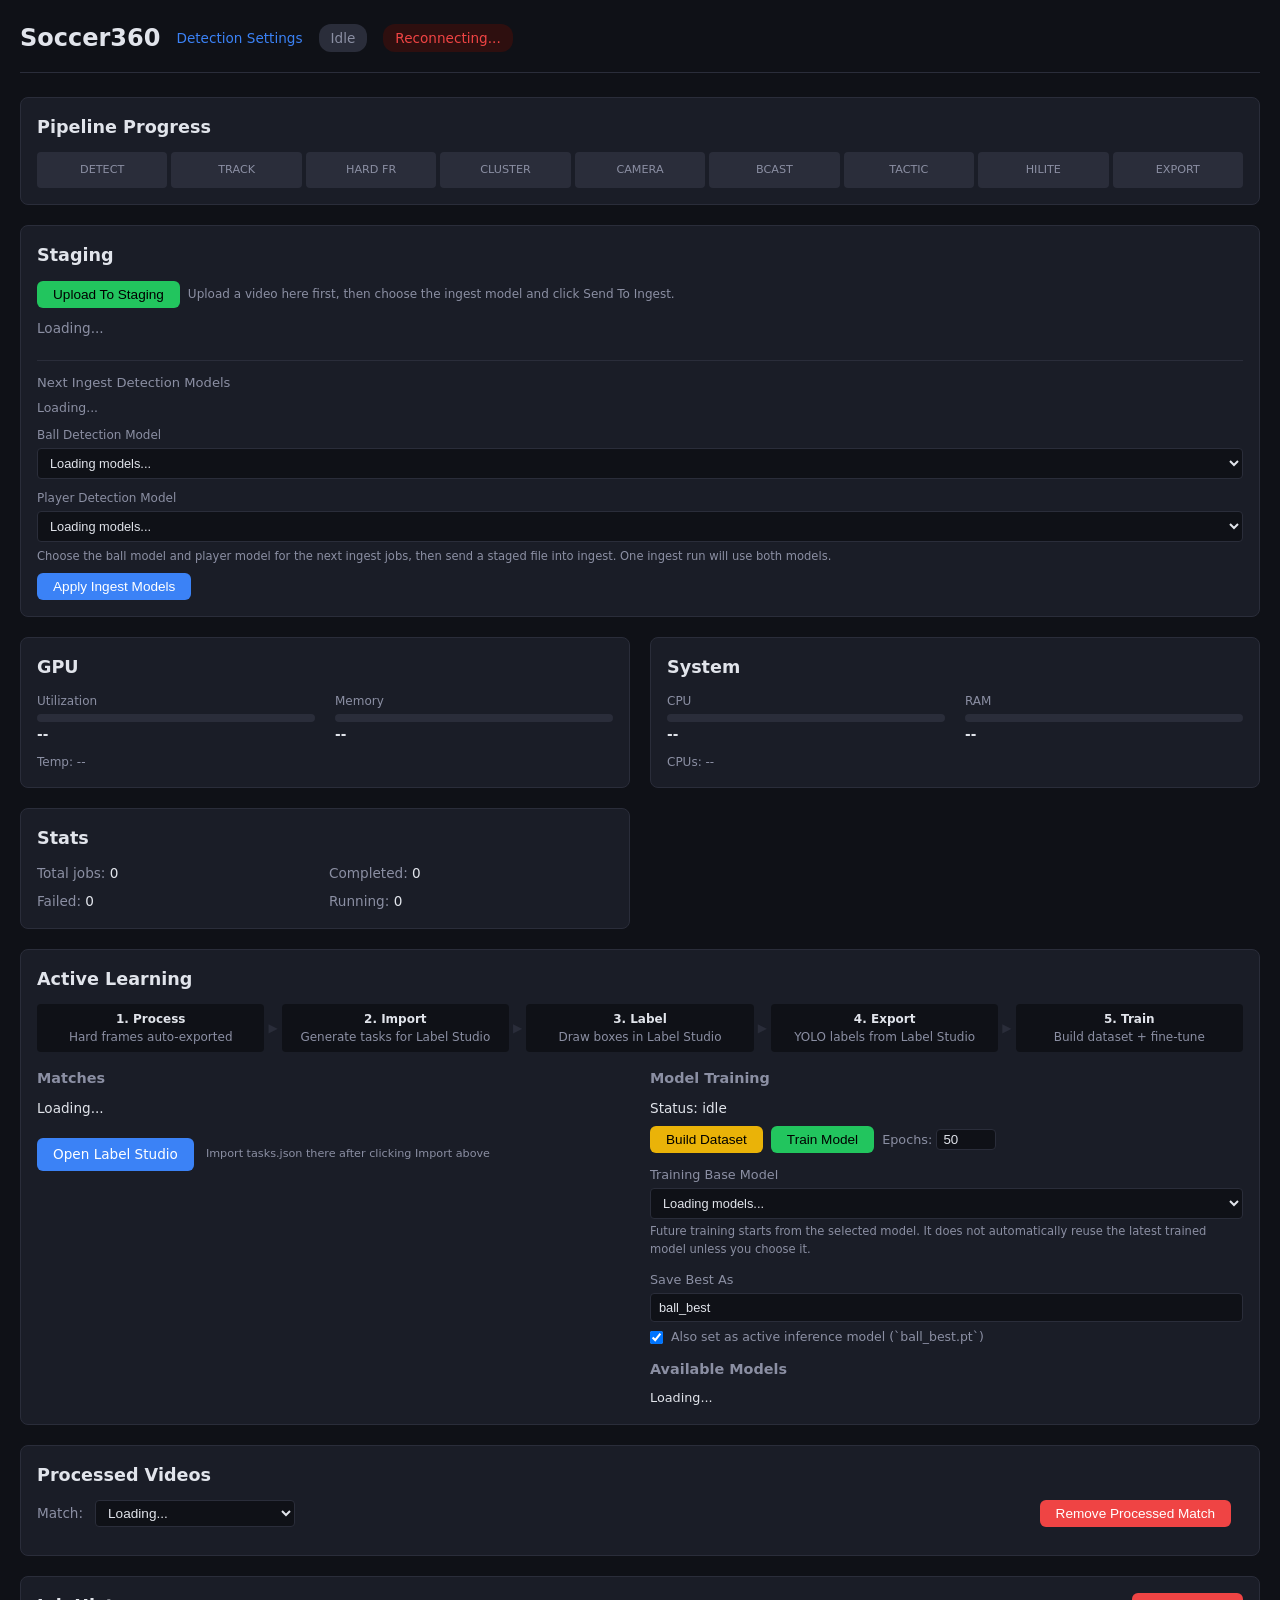
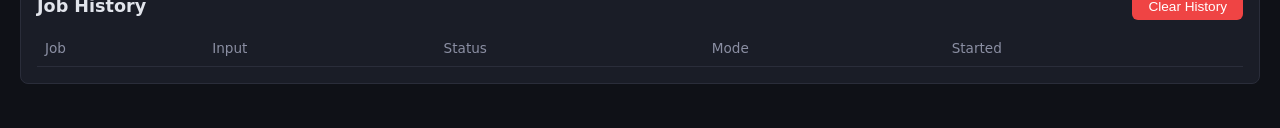
==== commit 26208321: "Improve dashboard controls and ingest workflow" ====
--- a/src/static/index.html
+++ b/src/static/index.html
@@ -167,18 +167,30 @@
     <div id="staging-summary" style="font-size:0.85rem;margin-bottom:8px;color:var(--muted)">Loading...</div>
     <div id="staging-files" style="font-size:0.8rem;max-height:220px;overflow-y:auto"></div>
     <div style="margin-top:14px;padding-top:12px;border-top:1px solid var(--border)">
-      <label style="font-size:0.82rem;color:var(--muted);display:block;margin-bottom:6px">Ingest Detection Model</label>
+      <label style="font-size:0.82rem;color:var(--muted);display:block;margin-bottom:6px">Next Ingest Detection Models</label>
       <div id="inference-model-summary" style="font-size:0.78rem;color:var(--muted);margin-bottom:8px">Loading...</div>
-      <select id="inference-model-select"
-        style="width:100%;background:var(--bg);color:var(--text);border:1px solid var(--border);border-radius:4px;padding:6px 8px;font-size:0.8rem">
-        <option value="config">Loading models...</option>
-      </select>
+      <div style="display:grid;gap:10px">
+        <div>
+          <label style="font-size:0.75rem;color:var(--muted);display:block;margin-bottom:4px">Ball Detection Model</label>
+          <select id="inference-ball-model-select"
+            style="width:100%;background:var(--bg);color:var(--text);border:1px solid var(--border);border-radius:4px;padding:6px 8px;font-size:0.8rem">
+            <option value="config">Loading models...</option>
+          </select>
+        </div>
+        <div>
+          <label style="font-size:0.75rem;color:var(--muted);display:block;margin-bottom:4px">Player Detection Model</label>
+          <select id="inference-player-model-select"
+            style="width:100%;background:var(--bg);color:var(--text);border:1px solid var(--border);border-radius:4px;padding:6px 8px;font-size:0.8rem">
+            <option value="config">Loading models...</option>
+          </select>
+        </div>
+      </div>
       <div id="inference-model-note" style="font-size:0.72rem;color:var(--muted);margin-top:6px">
-        Choose what the next ingest jobs use, then send a staged file into ingest.
+        Choose the ball model and player model for the next ingest jobs, then send a staged file into ingest. One ingest run will use both models.
       </div>
       <div style="margin-top:8px">
         <button id="apply-inference-model-btn" class="btn" style="background:var(--accent);color:#fff" onclick="applyInferenceModelSelection()">
-          Apply Ingest Model
+          Apply Ingest Models
         </button>
       </div>
     </div>
@@ -345,7 +357,12 @@
 
   <!-- Job History -->
   <div class="card card-full">
-    <h2>Job History</h2>
+    <div style="display:flex;align-items:center;justify-content:space-between;gap:12px;margin-bottom:10px">
+      <h2 style="margin:0">Job History</h2>
+      <button id="clear-history-btn" class="btn" style="background:var(--red);color:#fff" onclick="clearHistory()">
+        Clear History
+      </button>
+    </div>
     <div id="job-table-area">
       <table>
         <thead><tr><th>Job</th><th>Input</th><th>Status</th><th>Mode</th><th>Started</th></tr></thead>
@@ -582,8 +599,49 @@
     document.getElementById('stat-completed').textContent = completed;
     document.getElementById('stat-failed').textContent = failed;
     document.getElementById('stat-running').textContent = running;
+    const clearBtn = document.getElementById('clear-history-btn');
+    if (clearBtn) {
+      clearBtn.disabled = total === 0 || running > 0;
+      clearBtn.style.opacity = clearBtn.disabled ? '0.6' : '1';
+      clearBtn.title = running > 0
+        ? 'Unavailable while a pipeline job is running'
+        : (total === 0 ? 'No history to clear' : 'Delete dashboard job history');
+    }
   } catch(e) {
     console.error('Failed to load jobs:', e);
+  }
+}
+
+async function clearHistory() {
+  const btn = document.getElementById('clear-history-btn');
+  if (!btn || btn.disabled) return;
+
+  const confirmed = confirm(
+    'Are you sure you want to clear dashboard job history?\n\n' +
+    'This will delete recorded jobs, phase timings, GPU snapshots, and decision history.\n' +
+    'It does not delete processed videos, labels, datasets, or models.'
+  );
+  if (!confirmed) return;
+
+  btn.disabled = true;
+  try {
+    const resp = await fetch('/api/history/clear', {method: 'POST'});
+    const data = await resp.json();
+    if (!resp.ok) {
+      throw new Error(data.detail || 'Failed to clear history');
+    }
+
+    alert(
+      'History cleared.\n\n' +
+      'Jobs deleted: ' + (data.jobs_deleted || 0) + '\n' +
+      'Phase events deleted: ' + (data.phase_events_deleted || 0) + '\n' +
+      'GPU snapshots deleted: ' + (data.metrics_snapshots_deleted || 0) + '\n' +
+      'Decisions deleted: ' + (data.decisions_deleted || 0)
+    );
+    loadJobs();
+  } catch(e) {
+    alert('Failed: ' + e.message);
+    btn.disabled = false;
   }
 }
 
@@ -703,7 +761,8 @@
       (m.is_active ? '<span style="color:var(--green)">* </span>' : '') +
       (m.is_configured_base ? '<span style="color:var(--yellow)">&#9679; </span>' : '') +
       (m.is_configured_inference ? '<span style="color:var(--accent)">&#9654; </span>' : '') +
-      (m.is_inference_active ? '<span style="color:var(--orange)">&#9632; </span>' : '') +
+      (m.is_ball_inference_active ? '<span style="color:var(--orange)">&#9632; </span>' : '') +
+      (m.is_player_inference_active ? '<span style="color:#c084fc">▲ </span>' : '') +
       escapeHtml(m.name) + '</span>' +
       '<span style="color:var(--muted);white-space:nowrap">' + m.size_mb + ' MB</span>' +
       (m.can_delete
@@ -718,7 +777,8 @@
       if (m.is_active) label += ' [active]';
       if (m.is_configured_base) label += ' [configured base]';
       if (m.is_configured_inference) label += ' [configured ingest]';
-      if (m.is_inference_active) label += ' [ingest active]';
+      if (m.is_ball_inference_active) label += ' [ingest ball]';
+      if (m.is_player_inference_active) label += ' [ingest player]';
       return '<option value="' + escapeHtml(m.path) + '">' + escapeHtml(label) + '</option>';
     }).join('');
 
@@ -730,52 +790,83 @@
   } catch(e) {}
 }
 
+function buildInferenceOptions(modelList, role) {
+  const isBall = role === 'ball';
+  const pinnedOptions = modelList.map(m => {
+    let label = 'Pin: ' + m.name;
+    if (m.is_active) label += ' [active]';
+    if (m.is_configured_inference) label += ' [configured ingest]';
+    if (m.is_ball_inference_active) label += ' [ball active]';
+    if (m.is_player_inference_active) label += ' [player active]';
+    return '<option value="pinned::' + escapeHtml(m.path) + '">' + escapeHtml(label) + '</option>';
+  }).join('');
+
+  const autoLabel = isBall
+    ? 'Auto: prefer ball_best.pt, else configured/base model'
+    : 'Auto: prefer configured/base player model';
+
+  return (
+    '<option value="config">Configured path behavior</option>' +
+    '<option value="auto">' + escapeHtml(autoLabel) + '</option>' +
+    pinnedOptions
+  );
+}
+
+function applyInferenceSelectionToControl(selectEl, status) {
+  if (!selectEl || !status) return;
+  if (status.selection_mode === 'pinned' && status.selected_path) {
+    const pinnedValue = 'pinned::' + status.selected_path;
+    const foundPinned = Array.from(selectEl.options).some(opt => opt.value === pinnedValue);
+    selectEl.value = foundPinned ? pinnedValue : 'config';
+  } else {
+    selectEl.value = status.selection_mode || 'config';
+  }
+}
+
 async function loadInferenceModelStatus(models) {
   try {
     const modelList = models || [];
     const resp = await fetch('/api/inference/model');
     const d = await resp.json();
     const summaryEl = document.getElementById('inference-model-summary');
-    const selectEl = document.getElementById('inference-model-select');
+    const ballSelectEl = document.getElementById('inference-ball-model-select');
+    const playerSelectEl = document.getElementById('inference-player-model-select');
     const noteEl = document.getElementById('inference-model-note');
     const applyBtn = document.getElementById('apply-inference-model-btn');
-
-    const resolvedName = d.resolved_path ? d.resolved_path.split('/').pop() : 'no model';
+    const ball = d.ball || d;
+    const player = d.player || {};
+
+    const ballName = ball.resolved_path ? ball.resolved_path.split('/').pop() : 'no model';
+    const playerName = player.resolved_path ? player.resolved_path.split('/').pop() : 'no model';
     summaryEl.innerHTML =
-      'Current: <strong>' + escapeHtml(resolvedName) + '</strong>' +
-      (d.resolved_source ? ' <span style="color:var(--muted)">(' + escapeHtml(d.resolved_source) + ')</span>' : '');
-
-    const pinnedOptions = modelList.map(m => {
-      let label = 'Pin: ' + m.name;
-      if (m.is_active) label += ' [active]';
-      if (m.is_configured_inference) label += ' [configured ingest]';
-      if (m.is_inference_active) label += ' [ingest active]';
-      return '<option value="pinned::' + escapeHtml(m.path) + '">' + escapeHtml(label) + '</option>';
-    }).join('');
-
-    selectEl.innerHTML =
-      '<option value="config">Configured path behavior</option>' +
-      '<option value="auto">Auto: prefer ball_best.pt, else configured model</option>' +
-      pinnedOptions;
-
-    if (d.selection_mode === 'pinned' && d.selected_path) {
-      const pinnedValue = 'pinned::' + d.selected_path;
-      const foundPinned = Array.from(selectEl.options).some(opt => opt.value === pinnedValue);
-      selectEl.value = foundPinned ? pinnedValue : 'config';
+      'Ball: <strong>' + escapeHtml(ballName) + '</strong>' +
+      (ball.resolved_source ? ' <span style="color:var(--muted)">(' + escapeHtml(ball.resolved_source) + ')</span>' : '') +
+      '<br>Player: <strong>' + escapeHtml(playerName) + '</strong>' +
+      (player.resolved_source ? ' <span style="color:var(--muted)">(' + escapeHtml(player.resolved_source) + ')</span>' : '') +
+      '<br><span style="color:var(--muted)">Single ingest runs will use both models' +
+      (d.dual_model_enabled ? ' as a dual-model detector.' : ' through a shared single-model detector.') +
+      '</span>';
+
+    ballSelectEl.innerHTML = buildInferenceOptions(modelList, 'ball');
+    playerSelectEl.innerHTML = buildInferenceOptions(modelList, 'player');
+    applyInferenceSelectionToControl(ballSelectEl, ball);
+    applyInferenceSelectionToControl(playerSelectEl, player);
+
+    const ballLocked = !!ball.config_locked;
+    const playerLocked = !!player.config_locked;
+    ballSelectEl.disabled = ballLocked;
+    playerSelectEl.disabled = playerLocked;
+    applyBtn.disabled = ballLocked && playerLocked;
+    applyBtn.style.opacity = applyBtn.disabled ? '0.6' : '1';
+
+    if (ballLocked && playerLocked) {
+      noteEl.textContent = 'Both selectors are locked by explicit detector model paths in config. CLI and dashboard both follow those config overrides.';
+    } else if (ballLocked) {
+      noteEl.textContent = 'Ball model is locked by detector.model_path in config. You can still choose the player model for future ingest jobs.';
+    } else if (playerLocked) {
+      noteEl.textContent = 'Player model is locked by detector.player_model_path in config. You can still choose the ball model for future ingest jobs.';
     } else {
-      selectEl.value = d.selection_mode || 'config';
-    }
-
-    if (d.config_locked) {
-      selectEl.disabled = true;
-      applyBtn.disabled = true;
-      applyBtn.style.opacity = '0.6';
-      noteEl.textContent = 'Locked by explicit detector.model_path in config. CLI and dashboard both follow that config override.';
-    } else {
-      selectEl.disabled = false;
-      applyBtn.disabled = false;
-      applyBtn.style.opacity = '1';
-      noteEl.textContent = 'Choose what new ingest jobs use. Command-line runs use the same shared selector.';
+      noteEl.textContent = 'Choose the ball model and player model for future ingest jobs. Command-line runs use the same shared selectors.';
     }
   } catch(e) {}
 }
@@ -910,34 +1001,52 @@
 }
 
 async function applyInferenceModelSelection() {
-  const selectEl = document.getElementById('inference-model-select');
-  const value = selectEl.value || 'config';
-  let mode = value;
-  let path = null;
-
-  if (value.startsWith('pinned::')) {
-    mode = 'pinned';
-    path = value.slice('pinned::'.length);
-  }
-
-  const label = mode === 'config'
+  const ballSelectEl = document.getElementById('inference-ball-model-select');
+  const playerSelectEl = document.getElementById('inference-player-model-select');
+
+  function parseSelection(value) {
+    let mode = value || 'config';
+    let path = null;
+    if (mode.startsWith('pinned::')) {
+      path = mode.slice('pinned::'.length);
+      mode = 'pinned';
+    }
+    return {mode, path};
+  }
+
+  const ball = parseSelection(ballSelectEl.value);
+  const player = parseSelection(playerSelectEl.value);
+  const ballLabel = ball.mode === 'config'
     ? 'configured path behavior'
-    : (mode === 'auto' ? 'auto mode' : (path ? path.split('/').pop() : 'pinned model'));
-  if (!confirm('Apply ingest detection model: ' + label + '?\n\nNew ingest jobs from the dashboard and command line will use this selection.')) return;
+    : (ball.mode === 'auto' ? 'auto mode' : (ball.path ? ball.path.split('/').pop() : 'pinned model'));
+  const playerLabel = player.mode === 'config'
+    ? 'configured/base player behavior'
+    : (player.mode === 'auto' ? 'auto mode' : (player.path ? player.path.split('/').pop() : 'pinned model'));
+  if (!confirm(
+    'Apply next ingest detection models?\n\n' +
+    'Ball model: ' + ballLabel + '\n' +
+    'Player model: ' + playerLabel + '\n\n' +
+    'New ingest jobs from the dashboard and command line will use this selection in a single ingest run.'
+  )) return;
 
   try {
     const resp = await fetch('/api/inference/model', {
       method: 'POST',
       headers: {'Content-Type': 'application/json'},
-      body: JSON.stringify({mode: mode, path: path})
+      body: JSON.stringify({
+        ...(ballSelectEl.disabled ? {} : {ball: ball}),
+        ...(playerSelectEl.disabled ? {} : {player: player})
+      })
     });
     const d = await resp.json();
     if (!resp.ok) {
-      alert(d.detail || 'Failed to update ingest detection model');
+      alert(d.detail || 'Failed to update ingest detection models');
       return;
     }
     await loadModels();
-    alert('Ingest model updated to ' + (d.resolved_path ? d.resolved_path.split('/').pop() : 'no model') + '.');
+    const ballName = d.ball && d.ball.resolved_path ? d.ball.resolved_path.split('/').pop() : 'no model';
+    const playerName = d.player && d.player.resolved_path ? d.player.resolved_path.split('/').pop() : 'no model';
+    alert('Next ingest will use:\nBall: ' + ballName + '\nPlayer: ' + playerName);
   } catch(e) {
     alert('Failed: ' + e.message);
   }
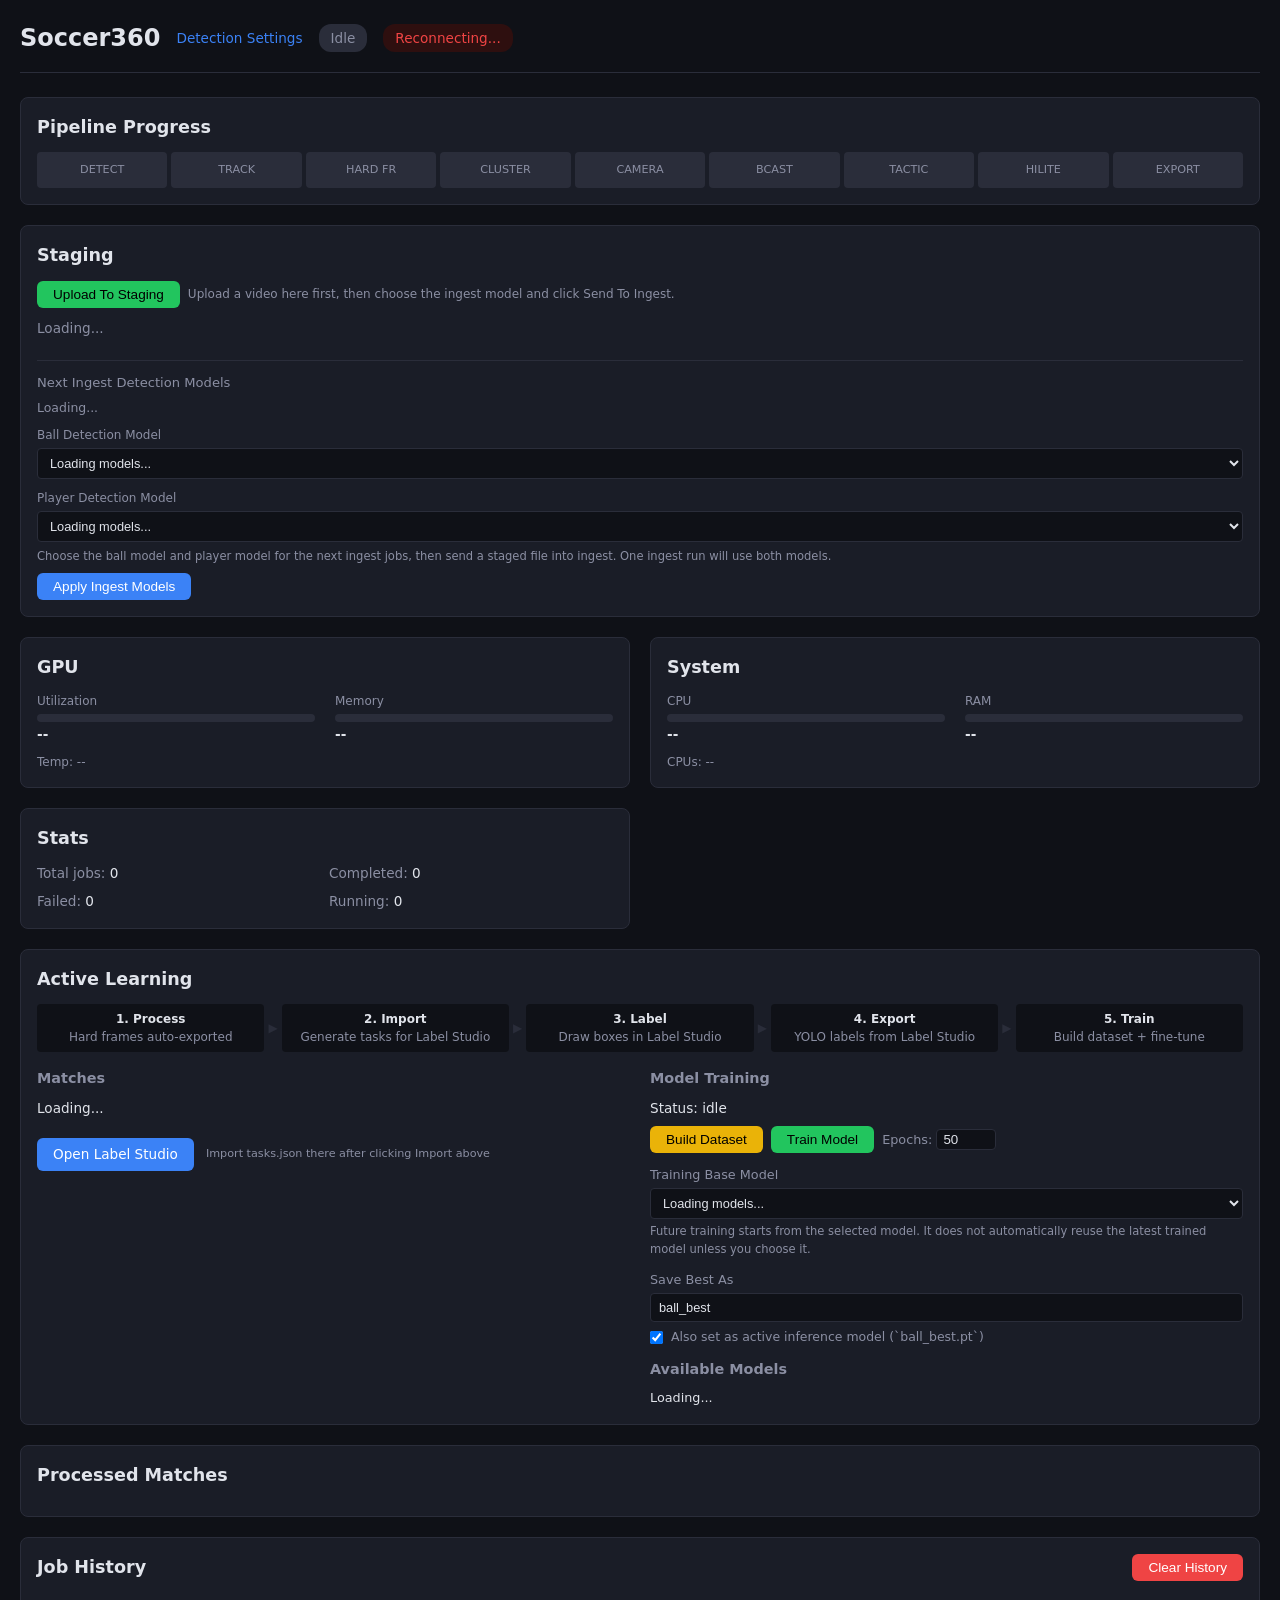
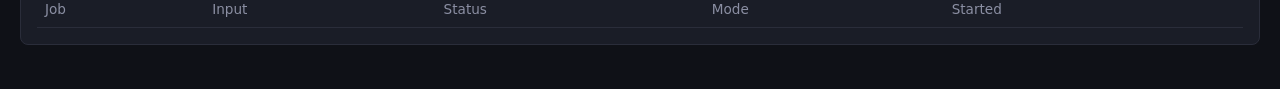
==== commit 384810b8: "Move video playback to dedicated match page Replaces the inline media player on the dashboard with a" ====
--- a/src/static/index.html
+++ b/src/static/index.html
@@ -158,11 +158,26 @@
   <div class="card card-full">
     <h2>Staging</h2>
     <div style="display:flex;gap:8px;align-items:center;margin-bottom:10px">
-      <button class="btn" style="background:var(--green);color:#000" onclick="triggerStagingUpload()">
+      <button id="staging-upload-btn" class="btn" style="background:var(--green);color:#000" onclick="triggerStagingUpload()">
         Upload To Staging
       </button>
       <span style="font-size:0.75rem;color:var(--muted)">Upload a video here first, then choose the ingest model and click Send To Ingest.</span>
       <input id="staging-upload-input" type="file" accept=".mp4,.mov,.insv" style="display:none" onchange="uploadToStaging(this)">
+    </div>
+    <div id="upload-progress-container" style="display:none;margin-bottom:12px;padding:10px;border:1px solid var(--border);border-radius:6px;background:rgba(255,255,255,0.03)">
+      <div style="display:flex;justify-content:space-between;align-items:center;margin-bottom:6px">
+        <span id="upload-filename" style="font-size:0.82rem;font-weight:500;overflow:hidden;text-overflow:ellipsis;white-space:nowrap;max-width:60%"></span>
+        <span id="upload-status-text" style="font-size:0.75rem;color:var(--muted)"></span>
+      </div>
+      <div style="width:100%;height:8px;background:var(--border);border-radius:4px;overflow:hidden;margin-bottom:6px">
+        <div id="upload-progress-bar" style="height:100%;width:0%;background:var(--green);border-radius:4px;transition:width 0.3s ease"></div>
+      </div>
+      <div style="display:flex;justify-content:space-between;font-size:0.72rem;color:var(--muted)">
+        <span id="upload-transferred"></span>
+        <span id="upload-speed"></span>
+        <span id="upload-eta"></span>
+      </div>
+      <button id="upload-cancel-btn" class="btn" style="margin-top:8px;background:#e74c3c;color:#fff;font-size:0.72rem;padding:2px 12px" onclick="cancelUpload()">Cancel</button>
     </div>
     <div id="staging-summary" style="font-size:0.85rem;margin-bottom:8px;color:var(--muted)">Loading...</div>
     <div id="staging-files" style="font-size:0.8rem;max-height:220px;overflow-y:auto"></div>
@@ -331,28 +346,11 @@
     </div>
   </div>
 
-  <!-- Media Player -->
+  <!-- Processed Matches -->
   <div class="card card-full">
-    <h2>Processed Videos</h2>
-    <div id="media-empty" class="empty-state" style="display:none;padding:20px">No processed videos found.</div>
-    <div id="media-controls" style="display:flex;gap:12px;align-items:center;margin-bottom:12px">
-      <label style="font-size:0.85rem;color:var(--muted)">Match:</label>
-      <select id="media-match" onchange="onMatchSelect()"
-        style="background:var(--bg);color:var(--text);border:1px solid var(--border);border-radius:4px;padding:4px 8px;font-size:0.85rem;min-width:200px">
-        <option value="">Loading...</option>
-      </select>
-      <div id="media-video-btns" style="display:flex;gap:6px;flex-wrap:wrap"></div>
-      <button id="remove-match-btn" class="btn" style="background:var(--red);color:#fff;margin-left:auto" onclick="resetCurrentMatch()" disabled>
-        Remove Processed Match
-      </button>
-      <span id="media-size" style="color:var(--muted);font-size:0.8rem"></span>
-    </div>
-    <div id="media-player-wrap" style="display:none;background:#000;border-radius:6px;overflow:hidden;position:relative">
-      <video id="media-player" controls preload="metadata"
-        style="width:100%;max-height:60vh;display:block">
-      </video>
-    </div>
-    <div id="media-meta" style="margin-top:8px;font-size:0.8rem;color:var(--muted);display:none"></div>
+    <h2>Processed Matches</h2>
+    <div id="media-empty" style="display:none;padding:12px 0;font-size:0.85rem;color:var(--muted)">No processed matches found.</div>
+    <div id="media-list"></div>
   </div>
 
   <!-- Job History -->
@@ -724,7 +722,6 @@
     const statusColors = {idle: 'var(--muted)', building: 'var(--yellow)', running: 'var(--accent)', completed: 'var(--green)', failed: 'var(--red)'};
     el.innerHTML = 'Status: <span style="color:' + (statusColors[d.status] || 'var(--muted)') + '">' + d.status + '</span>';
     trainingBusy = d.status === 'building' || d.status === 'running';
-    updateRemoveMatchButton();
 
     if (d.error) {
       errEl.style.display = 'block';
@@ -1082,7 +1079,47 @@
   }
 }
 
+let _activeUpload = null;   // {xhr, filename, file, startTime, resumeOffset}
+let trainingBusy = false;
+
+function _formatBytes(bytes) {
+  if (bytes < 1024) return bytes + ' B';
+  if (bytes < 1024*1024) return (bytes/1024).toFixed(1) + ' KB';
+  if (bytes < 1024*1024*1024) return (bytes/(1024*1024)).toFixed(1) + ' MB';
+  return (bytes/(1024*1024*1024)).toFixed(2) + ' GB';
+}
+
+function _formatTime(sec) {
+  if (!isFinite(sec) || sec < 0) return '--:--';
+  if (sec < 60) return Math.ceil(sec) + 's';
+  if (sec < 3600) return Math.floor(sec/60) + 'm ' + Math.ceil(sec%60) + 's';
+  return Math.floor(sec/3600) + 'h ' + Math.floor((sec%3600)/60) + 'm';
+}
+
+function _showUploadProgress(show) {
+  document.getElementById('upload-progress-container').style.display = show ? 'block' : 'none';
+  document.getElementById('staging-upload-btn').disabled = show;
+}
+
+function _updateUploadUI(loaded, total, resumeOffset) {
+  const actualLoaded = resumeOffset + loaded;
+  const pct = total > 0 ? Math.min(100, (actualLoaded / total) * 100) : 0;
+  document.getElementById('upload-progress-bar').style.width = pct.toFixed(1) + '%';
+  document.getElementById('upload-transferred').textContent =
+    _formatBytes(actualLoaded) + ' / ' + _formatBytes(total) + '  (' + pct.toFixed(1) + '%)';
+
+  if (_activeUpload) {
+    const elapsed = (Date.now() - _activeUpload.startTime) / 1000;
+    const speed = elapsed > 0 ? loaded / elapsed : 0;
+    document.getElementById('upload-speed').textContent = speed > 0 ? _formatBytes(speed) + '/s' : '';
+    const remaining = total - actualLoaded;
+    const eta = speed > 0 ? remaining / speed : -1;
+    document.getElementById('upload-eta').textContent = eta >= 0 ? 'ETA ' + _formatTime(eta) : '';
+  }
+}
+
 function triggerStagingUpload() {
+  if (_activeUpload) return;
   const input = document.getElementById('staging-upload-input');
   if (!input) return;
   input.value = '';
@@ -1092,26 +1129,114 @@
 async function uploadToStaging(inputEl) {
   const file = inputEl.files && inputEl.files[0];
   if (!file) return;
-
-  try {
-    const form = new FormData();
-    form.append('file', file);
-    const resp = await fetch('/api/staging/upload', {
-      method: 'POST',
-      body: form
-    });
-    const d = await resp.json();
-    if (!resp.ok) {
-      alert(d.detail || 'Failed to upload to staging');
+  inputEl.value = '';
+
+  // Check for existing partial upload or completed file.
+  let resumeOffset = 0;
+  try {
+    const statusResp = await fetch('/api/staging/upload-status?filename=' + encodeURIComponent(file.name));
+    const status = await statusResp.json();
+    if (status.complete) {
+      alert('File already exists in staging: ' + file.name);
+      loadStaging();
       return;
     }
-    alert('Uploaded to staging:\n' + d.staging_path);
-    loadStaging();
+    if (status.uploaded_bytes > 0) {
+      if (confirm('Found partial upload (' + _formatBytes(status.uploaded_bytes) + ' of ' +
+          _formatBytes(file.size) + ').\n\nResume upload?')) {
+        resumeOffset = status.uploaded_bytes;
+      } else {
+        // Cancel the partial and restart.
+        await fetch('/api/staging/upload-cancel', {
+          method: 'DELETE',
+          headers: {'Content-Type': 'application/json'},
+          body: JSON.stringify({filename: file.name})
+        });
+      }
+    }
   } catch(e) {
-    alert('Failed: ' + e.message);
-  } finally {
-    inputEl.value = '';
-  }
+    console.warn('Could not check upload status:', e);
+  }
+
+  // Prepare the upload with resume support.
+  // Slice the file past the already-uploaded portion.
+  const blob = resumeOffset > 0 ? file.slice(resumeOffset) : file;
+  const form = new FormData();
+  form.append('file', blob, file.name);
+
+  document.getElementById('upload-filename').textContent = file.name;
+  document.getElementById('upload-status-text').textContent = resumeOffset > 0 ? 'Resuming...' : 'Uploading...';
+  _updateUploadUI(0, file.size, resumeOffset);
+  _showUploadProgress(true);
+
+  const xhr = new XMLHttpRequest();
+  _activeUpload = {xhr, filename: file.name, file, startTime: Date.now(), resumeOffset};
+
+  xhr.upload.addEventListener('progress', function(e) {
+    if (e.lengthComputable) {
+      _updateUploadUI(e.loaded, file.size, resumeOffset);
+    }
+  });
+
+  xhr.addEventListener('load', function() {
+    _activeUpload = null;
+    if (xhr.status >= 200 && xhr.status < 300) {
+      document.getElementById('upload-status-text').textContent = 'Complete!';
+      document.getElementById('upload-progress-bar').style.width = '100%';
+      document.getElementById('upload-progress-bar').style.background = 'var(--green)';
+      document.getElementById('upload-speed').textContent = '';
+      document.getElementById('upload-eta').textContent = '';
+      document.getElementById('upload-cancel-btn').style.display = 'none';
+      setTimeout(function() {
+        _showUploadProgress(false);
+        document.getElementById('upload-cancel-btn').style.display = '';
+        document.getElementById('upload-progress-bar').style.background = 'var(--green)';
+        loadStaging();
+      }, 2000);
+    } else {
+      let detail = 'Upload failed (HTTP ' + xhr.status + ')';
+      try { detail = JSON.parse(xhr.responseText).detail || detail; } catch(e) {}
+      document.getElementById('upload-status-text').textContent = 'Failed';
+      document.getElementById('upload-progress-bar').style.background = '#e74c3c';
+      alert(detail + '\n\nThe partial file is preserved. You can retry to resume.');
+      setTimeout(function() { _showUploadProgress(false); }, 3000);
+    }
+  });
+
+  xhr.addEventListener('error', function() {
+    _activeUpload = null;
+    document.getElementById('upload-status-text').textContent = 'Connection lost';
+    document.getElementById('upload-progress-bar').style.background = '#e74c3c';
+    alert('Upload interrupted. The partial file is preserved.\nClick "Upload To Staging" and select the same file to resume.');
+    setTimeout(function() { _showUploadProgress(false); }, 3000);
+  });
+
+  xhr.addEventListener('abort', function() {
+    _activeUpload = null;
+    document.getElementById('upload-status-text').textContent = 'Cancelled';
+    setTimeout(function() { _showUploadProgress(false); }, 1500);
+  });
+
+  xhr.open('POST', '/api/staging/upload');
+  if (resumeOffset > 0) {
+    xhr.setRequestHeader('X-Upload-Offset', String(resumeOffset));
+  }
+  xhr.send(form);
+}
+
+function cancelUpload() {
+  if (!_activeUpload) return;
+  const filename = _activeUpload.filename;
+  _activeUpload.xhr.abort();
+  // Keep the partial file for resume — don't delete unless user confirms.
+  if (confirm('Keep partial upload for later resume?\n\nClick "Cancel" to delete the partial file.')) {
+    return;
+  }
+  fetch('/api/staging/upload-cancel', {
+    method: 'DELETE',
+    headers: {'Content-Type': 'application/json'},
+    body: JSON.stringify({filename: filename})
+  }).catch(function(){});
 }
 
 async function importStagedFile(filename, btnEl) {
@@ -1140,162 +1265,43 @@
   }
 }
 
-// --- Media Player ---
-let mediaData = [];
-let currentMatch = null;
-let currentVideo = null;
-let trainingBusy = false;
-
-function updateRemoveMatchButton() {
-  const btn = document.getElementById('remove-match-btn');
-  if (!btn) return;
-  const blocked = trainingBusy;
-  btn.disabled = !currentMatch || blocked;
-  btn.style.opacity = currentMatch && !blocked ? '1' : '0.6';
-  btn.title = blocked
-    ? 'Unavailable while dataset build or training is running'
-    : (currentMatch ? 'Delete processed outputs and restore source to staging' : 'Select a processed match first');
-}
-
+// --- Processed Matches List ---
 async function loadMedia() {
   try {
     const resp = await fetch('/api/media/matches');
-    mediaData = await resp.json();
-    const select = document.getElementById('media-match');
+    const matches = await resp.json();
     const emptyEl = document.getElementById('media-empty');
-    const previousName = currentMatch ? currentMatch.name : null;
-
-    if (mediaData.length === 0) {
-      select.innerHTML = '<option value="">No matches</option>';
+    const listEl = document.getElementById('media-list');
+
+    if (!matches || matches.length === 0) {
       emptyEl.style.display = 'block';
-      document.getElementById('media-controls').style.display = 'none';
-      document.getElementById('media-player-wrap').style.display = 'none';
-      document.getElementById('media-meta').style.display = 'none';
-      document.getElementById('media-size').textContent = '';
-      currentMatch = null;
-      currentVideo = null;
-      updateRemoveMatchButton();
+      listEl.innerHTML = '';
       return;
     }
-
     emptyEl.style.display = 'none';
-    document.getElementById('media-controls').style.display = 'flex';
-    select.innerHTML = mediaData.map((m, i) =>
-      '<option value="' + i + '">' + escapeHtml(m.name) + '</option>'
-    ).join('');
-
-    let idx = mediaData.findIndex(m => m.name === previousName);
-    if (idx < 0) idx = 0;
-    select.value = String(idx);
-    onMatchSelect();
+    listEl.innerHTML = matches.map(m => {
+      const date = m.processed_at && m.processed_at !== '--'
+        ? new Date(m.processed_at).toLocaleString() : '--';
+      const videoCount = m.videos ? m.videos.length : 0;
+      const hlCount = m.videos ? m.videos.filter(v => v.name.startsWith('highlights/')).length : 0;
+      const vidLabel = (videoCount - hlCount) + ' video' + (videoCount - hlCount !== 1 ? 's' : '') +
+        (hlCount > 0 ? ', ' + hlCount + ' highlight' + (hlCount !== 1 ? 's' : '') : '');
+      return '<div style="display:flex;align-items:center;gap:10px;padding:8px 0;border-bottom:1px solid var(--border)">' +
+        '<div style="flex:1;min-width:0">' +
+          '<div style="font-weight:500;font-size:0.9rem;overflow:hidden;text-overflow:ellipsis;white-space:nowrap">' +
+            escapeHtml(m.canonical_match || m.name) + '</div>' +
+          '<div style="font-size:0.75rem;color:var(--muted);margin-top:2px">' +
+            escapeHtml(date) + ' &nbsp;&middot;&nbsp; ' + escapeHtml(vidLabel) +
+          '</div>' +
+        '</div>' +
+        '<a href="/match/' + encodeURIComponent(m.name) + '" class="btn" ' +
+          'style="background:var(--accent);color:#fff;font-size:0.78rem;padding:3px 14px;text-decoration:none">' +
+          'Open' +
+        '</a>' +
+      '</div>';
+    }).join('');
   } catch(e) {
     console.error('Failed to load media:', e);
-  }
-}
-
-function onMatchSelect() {
-  const idx = parseInt(document.getElementById('media-match').value);
-  if (isNaN(idx) || !mediaData[idx]) {
-    currentMatch = null;
-    updateRemoveMatchButton();
-    return;
-  }
-  currentMatch = mediaData[idx];
-  updateRemoveMatchButton();
-
-  const btnsEl = document.getElementById('media-video-btns');
-  btnsEl.innerHTML = currentMatch.videos.map(v => {
-    const label = v.name.replace('.mp4', '').replace('highlights/', 'HL: ');
-    return '<button class="video-btn" onclick="playVideo(\'' +
-      escapeHtml(currentMatch.name) + '\',\'' + escapeHtml(v.name) + '\',this)">' +
-      escapeHtml(label) + '</button>';
-  }).join('');
-
-  const metaEl = document.getElementById('media-meta');
-  metaEl.style.display = 'block';
-  metaEl.textContent = 'Mode: ' + currentMatch.mode + ' | Processed: ' +
-    (currentMatch.processed_at !== '--' ? new Date(currentMatch.processed_at).toLocaleString() : '--');
-
-  // Auto-play broadcast if available
-  const broadcast = currentMatch.videos.find(v => v.name === 'broadcast.mp4');
-  if (broadcast) {
-    const firstBtn = btnsEl.querySelector('.video-btn');
-    playVideo(currentMatch.name, broadcast.name, firstBtn);
-  }
-}
-
-function playVideo(matchName, filename, btnEl) {
-  const player = document.getElementById('media-player');
-  const wrap = document.getElementById('media-player-wrap');
-  const sizeEl = document.getElementById('media-size');
-
-  // Update active button
-  document.querySelectorAll('.video-btn').forEach(b => b.classList.remove('active'));
-  if (btnEl) btnEl.classList.add('active');
-
-  const url = '/api/media/' + encodeURIComponent(matchName) + '/' + encodeURIComponent(filename);
-  player.src = url;
-  wrap.style.display = 'block';
-  currentVideo = filename;
-
-  // Show file size
-  const match = mediaData.find(m => m.name === matchName);
-  if (match) {
-    const vid = match.videos.find(v => v.name === filename);
-    if (vid) sizeEl.textContent = vid.size_mb + ' MB';
-  }
-}
-
-async function resetCurrentMatch() {
-  if (!currentMatch) return;
-  if (trainingBusy) {
-    alert('Cannot remove a processed match while dataset build or training is in progress.');
-    return;
-  }
-
-  const canonicalMatch = currentMatch.canonical_match || currentMatch.name;
-  const confirmed = confirm(
-    'Are you sure you want to remove "' + canonicalMatch + '"?\n\n' +
-    'This will delete:\n' +
-    '- processed videos and highlights\n' +
-    '- labels and hard-frame exports\n' +
-    '- the built dataset folder\n' +
-    '- dashboard job history\n\n' +
-    'Then it will restore one source video to /tank/stagging as *_reprocess for manual requeue.'
-  );
-  if (!confirmed) return;
-
-  try {
-    const resp = await fetch('/api/media/matches/' + encodeURIComponent(currentMatch.name) + '/reset', {
-      method: 'POST'
-    });
-    const d = await resp.json();
-    if (!resp.ok) {
-      alert(d.detail || 'Failed to remove processed match');
-      return;
-    }
-
-    let msg = 'Removed "' + d.canonical_match + '".\n\n' +
-      'Deleted processed dirs: ' + d.deleted_processed_dirs_count + '\n' +
-      'Deleted highlights dirs: ' + d.deleted_highlights_dirs_count + '\n' +
-      'Purged jobs: ' + d.purged_job_count;
-    if (d.restored_staging_path) {
-      msg += '\nRestored source: ' + d.restored_staging_path;
-    }
-    if (d.warnings && d.warnings.length > 0) {
-      msg += '\n\nWarnings:\n- ' + d.warnings.join('\n- ');
-    }
-    alert(msg);
-
-    currentMatch = null;
-    currentVideo = null;
-    loadMedia();
-    loadJobs();
-    loadLabelingStatus();
-    loadTrainingStatus();
-    loadStaging();
-  } catch(e) {
-    alert('Failed: ' + e.message);
   }
 }
 
@@ -1315,7 +1321,7 @@
 setInterval(loadTrainingStatus, 5000);
 setInterval(loadModels, 30000);
 setInterval(loadStaging, 15000);
-setInterval(loadMedia, 30000);
+setInterval(loadMedia, 60000);
 </script>
 </body>
 </html>
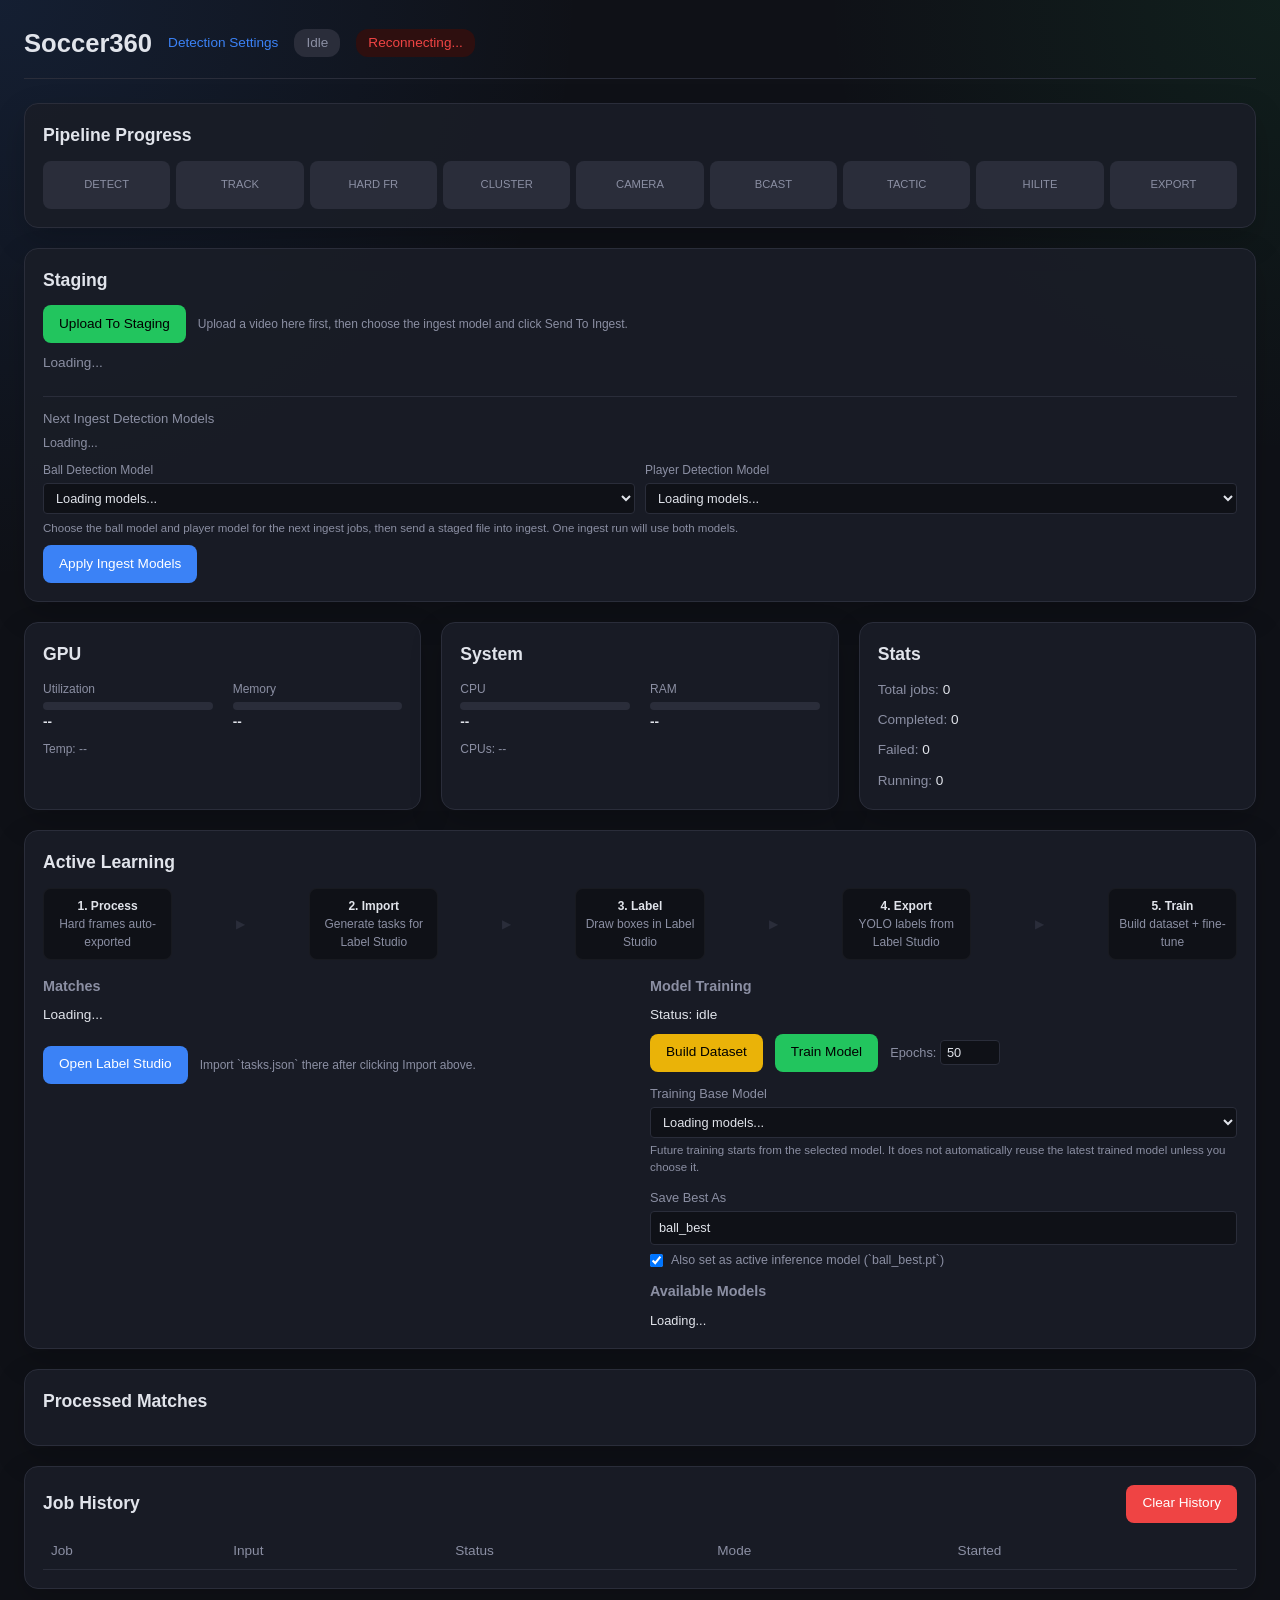
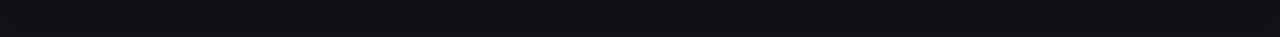
==== commit d7b9fde9: "Polish dashboard UI with responsive layout and visual refinements - Update font stack and add subtle" ====
--- a/src/static/index.html
+++ b/src/static/index.html
@@ -8,6 +8,7 @@
   :root {
     --bg: #0f1117;
     --surface: #1a1d27;
+    --surface-strong: rgba(26, 29, 39, 0.92);
     --border: #2a2d3a;
     --text: #e1e4eb;
     --muted: #8b8fa3;
@@ -18,17 +19,30 @@
     --orange: #f97316;
   }
   * { box-sizing: border-box; margin: 0; padding: 0; }
+  button, input, select, textarea { font: inherit; }
   body {
-    font-family: -apple-system, BlinkMacSystemFont, 'Segoe UI', system-ui, sans-serif;
-    background: var(--bg); color: var(--text);
-    line-height: 1.5; padding: 20px;
-  }
-  h1 { font-size: 1.5rem; font-weight: 600; }
+    font-family: "Avenir Next", "Segoe UI", "Helvetica Neue", sans-serif;
+    background:
+      radial-gradient(circle at top left, rgba(59, 130, 246, 0.12), transparent 28%),
+      radial-gradient(circle at top right, rgba(34, 197, 94, 0.08), transparent 22%),
+      var(--bg);
+    color: var(--text);
+    line-height: 1.5;
+    padding: clamp(12px, 2vw, 24px);
+    min-height: 100vh;
+  }
+  h1 { font-size: clamp(1.35rem, 2vw, 1.7rem); font-weight: 600; }
   h2 { font-size: 1.1rem; font-weight: 600; margin-bottom: 12px; }
   .header {
-    display: flex; align-items: center; gap: 16px;
-    margin-bottom: 24px; padding-bottom: 16px; border-bottom: 1px solid var(--border);
-  }
+    display: flex;
+    align-items: center;
+    flex-wrap: wrap;
+    gap: 12px 16px;
+    margin-bottom: 24px;
+    padding: 0 0 16px;
+    border-bottom: 1px solid var(--border);
+  }
+  .header-spacer { flex: 1 1 auto; min-width: 0; }
   .nav-link {
     color: var(--accent);
     text-decoration: none;
@@ -44,21 +58,37 @@
   .badge-connected { background: #0f2e1f; color: var(--green); font-size: 0.75rem; }
   .badge-disconnected { background: #2e0f0f; color: var(--red); font-size: 0.75rem; }
 
-  .grid { display: grid; grid-template-columns: 1fr 1fr; gap: 20px; margin-bottom: 24px; }
+  .grid {
+    display: grid;
+    grid-template-columns: repeat(auto-fit, minmax(320px, 1fr));
+    gap: 20px;
+    margin-bottom: 24px;
+  }
   .card {
-    background: var(--surface); border: 1px solid var(--border);
-    border-radius: 8px; padding: 16px;
+    background: var(--surface-strong);
+    border: 1px solid var(--border);
+    border-radius: 14px;
+    padding: clamp(14px, 2vw, 18px);
+    box-shadow: 0 12px 32px rgba(0, 0, 0, 0.18);
+    min-width: 0;
   }
   .card-full { grid-column: 1 / -1; }
 
   /* Phase progress */
-  .phases { display: flex; gap: 4px; margin-top: 8px; }
+  .phases {
+    display: grid;
+    grid-template-columns: repeat(auto-fit, minmax(92px, 1fr));
+    gap: 6px;
+    margin-top: 8px;
+  }
   .phase-block {
-    flex: 1; height: 36px; border-radius: 4px;
-    display: flex; align-items: center; justify-content: center;
+    min-height: 48px; border-radius: 8px;
+    display: flex; align-items: center; justify-content: center; flex-direction: column;
     font-size: 0.7rem; font-weight: 500; text-transform: uppercase;
     background: var(--border); color: var(--muted); position: relative;
     transition: all 0.3s;
+    text-align: center;
+    padding: 6px;
   }
   .phase-block.running {
     background: #1e3a5f; color: var(--accent); border: 1px solid var(--accent);
@@ -83,7 +113,8 @@
   .gauge-value { font-size: 0.85rem; font-weight: 600; margin-top: 2px; }
 
   /* Job history table */
-  table { width: 100%; border-collapse: collapse; font-size: 0.85rem; }
+  .table-scroll { overflow-x: auto; }
+  table { width: 100%; min-width: 640px; border-collapse: collapse; font-size: 0.85rem; }
   th { text-align: left; padding: 8px; color: var(--muted); font-weight: 500; border-bottom: 1px solid var(--border); }
   td { padding: 8px; border-bottom: 1px solid var(--border); }
   .status-dot {
@@ -104,10 +135,11 @@
   .decision-banner h3 { color: var(--orange); font-size: 0.95rem; margin-bottom: 8px; }
   .decision-banner p { margin-bottom: 12px; }
   .decision-banner .countdown { color: var(--orange); font-weight: 600; }
-  .decision-actions { display: flex; gap: 8px; }
+  .decision-actions { display: flex; flex-wrap: wrap; gap: 8px; }
   .btn {
-    padding: 6px 16px; border-radius: 6px; border: none;
+    padding: 8px 16px; border-radius: 8px; border: none;
     font-size: 0.85rem; font-weight: 500; cursor: pointer;
+    min-height: 38px;
   }
   .btn-approve { background: var(--green); color: #000; }
   .btn-reject { background: var(--red); color: #fff; }
@@ -121,6 +153,180 @@
   }
   .video-btn.active { border-color: var(--accent); color: var(--accent); background: #1e3a5f; }
   .video-btn:hover { border-color: var(--accent); }
+
+  .section-toolbar,
+  .stack-row,
+  .history-header {
+    display: flex;
+    align-items: center;
+    gap: 10px 12px;
+    flex-wrap: wrap;
+  }
+  .toolbar-note,
+  .subtle-note {
+    font-size: 0.75rem;
+    color: var(--muted);
+  }
+  .upload-progress-header,
+  .progress-meta {
+    display: flex;
+    align-items: center;
+    justify-content: space-between;
+    gap: 8px 12px;
+    flex-wrap: wrap;
+  }
+  .upload-filename {
+    font-size: 0.82rem;
+    font-weight: 500;
+    overflow: hidden;
+    text-overflow: ellipsis;
+    white-space: nowrap;
+    min-width: 0;
+    flex: 1 1 220px;
+  }
+  .scroll-list {
+    font-size: 0.8rem;
+    max-height: 220px;
+    overflow-y: auto;
+  }
+  .inference-grid,
+  .split-grid,
+  .stats-grid {
+    display: grid;
+    gap: 16px;
+  }
+  .inference-grid,
+  .stats-grid {
+    grid-template-columns: repeat(auto-fit, minmax(220px, 1fr));
+  }
+  .split-grid {
+    grid-template-columns: repeat(2, minmax(0, 1fr));
+    gap: 20px;
+  }
+  .stats-grid {
+    gap: 10px;
+    font-size: 0.85rem;
+  }
+  .workflow-steps {
+    display: grid;
+    grid-template-columns: repeat(9, minmax(0, 1fr));
+    gap: 4px;
+    margin-bottom: 16px;
+    font-size: 0.75rem;
+    color: var(--muted);
+  }
+  .workflow-step {
+    text-align: center;
+    padding: 8px;
+    background: var(--bg);
+    border: 1px solid rgba(255, 255, 255, 0.04);
+    border-radius: 8px;
+  }
+  .workflow-step strong {
+    display: block;
+    font-weight: 600;
+    color: var(--text);
+  }
+  .workflow-arrow {
+    display: flex;
+    align-items: center;
+    justify-content: center;
+    color: var(--border);
+  }
+  .inline-checkbox {
+    display: flex;
+    align-items: center;
+    gap: 8px;
+    margin-top: 6px;
+    font-size: 0.78rem;
+    color: var(--muted);
+  }
+  .list-row,
+  .model-row {
+    display: flex;
+    align-items: center;
+    flex-wrap: wrap;
+    gap: 8px 12px;
+    padding: 8px 0;
+    border-bottom: 1px solid var(--border);
+  }
+  .list-main,
+  .model-main {
+    flex: 1 1 220px;
+    min-width: 0;
+  }
+  .list-title,
+  .model-name {
+    font-weight: 500;
+    word-break: break-word;
+  }
+  .list-meta,
+  .model-meta {
+    color: var(--muted);
+    font-size: 0.75rem;
+  }
+  .list-actions,
+  .model-actions {
+    display: flex;
+    gap: 6px;
+    flex-wrap: wrap;
+    justify-content: flex-end;
+  }
+  .status-icon {
+    font-size: 0.82rem;
+    flex: 0 0 auto;
+  }
+  .match-link,
+  .compact-btn {
+    font-size: 0.78rem;
+    padding: 6px 12px;
+  }
+
+  @media (max-width: 980px) {
+    .split-grid { grid-template-columns: 1fr; }
+    .gauge-row { flex-direction: column; gap: 12px; }
+    .workflow-steps {
+      grid-template-columns: 1fr;
+      gap: 8px;
+    }
+    .workflow-arrow { display: none; }
+  }
+
+  @media (max-width: 720px) {
+    .header { align-items: flex-start; }
+    .header-spacer { display: none; }
+    .section-toolbar,
+    .stack-row,
+    .history-header,
+    .upload-progress-header,
+    .progress-meta,
+    .list-row,
+    .model-row {
+      align-items: stretch;
+    }
+    .upload-filename { white-space: normal; }
+    .list-actions,
+    .model-actions {
+      width: 100%;
+      justify-content: flex-start;
+    }
+    .btn,
+    .match-link,
+    .compact-btn {
+      width: 100%;
+      justify-content: center;
+    }
+    table { min-width: 560px; }
+  }
+
+  @media (max-width: 520px) {
+    .grid { grid-template-columns: 1fr; }
+    .phases { grid-template-columns: repeat(2, minmax(0, 1fr)); }
+    .inference-grid,
+    .stats-grid {
+      grid-template-columns: 1fr;
+    }
+  }
 </style>
 </head>
 <body>
@@ -130,7 +336,7 @@
   <a class="nav-link" href="/settings/detection">Detection Settings</a>
   <span id="pipeline-badge" class="status-badge badge-idle">Idle</span>
   <span id="sse-badge" class="status-badge badge-disconnected">Disconnected</span>
-  <span style="flex:1"></span>
+  <span class="header-spacer"></span>
   <span id="queue-count" style="color:var(--muted);font-size:0.85rem"></span>
 </div>
 
@@ -157,22 +363,22 @@
   <!-- Staging -->
   <div class="card card-full">
     <h2>Staging</h2>
-    <div style="display:flex;gap:8px;align-items:center;margin-bottom:10px">
+    <div class="section-toolbar" style="margin-bottom:10px">
       <button id="staging-upload-btn" class="btn" style="background:var(--green);color:#000" onclick="triggerStagingUpload()">
         Upload To Staging
       </button>
-      <span style="font-size:0.75rem;color:var(--muted)">Upload a video here first, then choose the ingest model and click Send To Ingest.</span>
+      <span class="toolbar-note">Upload a video here first, then choose the ingest model and click Send To Ingest.</span>
       <input id="staging-upload-input" type="file" accept=".mp4,.mov,.insv" style="display:none" onchange="uploadToStaging(this)">
     </div>
     <div id="upload-progress-container" style="display:none;margin-bottom:12px;padding:10px;border:1px solid var(--border);border-radius:6px;background:rgba(255,255,255,0.03)">
-      <div style="display:flex;justify-content:space-between;align-items:center;margin-bottom:6px">
-        <span id="upload-filename" style="font-size:0.82rem;font-weight:500;overflow:hidden;text-overflow:ellipsis;white-space:nowrap;max-width:60%"></span>
+      <div class="upload-progress-header" style="margin-bottom:6px">
+        <span id="upload-filename" class="upload-filename"></span>
         <span id="upload-status-text" style="font-size:0.75rem;color:var(--muted)"></span>
       </div>
       <div style="width:100%;height:8px;background:var(--border);border-radius:4px;overflow:hidden;margin-bottom:6px">
         <div id="upload-progress-bar" style="height:100%;width:0%;background:var(--green);border-radius:4px;transition:width 0.3s ease"></div>
       </div>
-      <div style="display:flex;justify-content:space-between;font-size:0.72rem;color:var(--muted)">
+      <div class="progress-meta" style="font-size:0.72rem;color:var(--muted)">
         <span id="upload-transferred"></span>
         <span id="upload-speed"></span>
         <span id="upload-eta"></span>
@@ -180,11 +386,11 @@
       <button id="upload-cancel-btn" class="btn" style="margin-top:8px;background:#e74c3c;color:#fff;font-size:0.72rem;padding:2px 12px" onclick="cancelUpload()">Cancel</button>
     </div>
     <div id="staging-summary" style="font-size:0.85rem;margin-bottom:8px;color:var(--muted)">Loading...</div>
-    <div id="staging-files" style="font-size:0.8rem;max-height:220px;overflow-y:auto"></div>
+    <div id="staging-files" class="scroll-list"></div>
     <div style="margin-top:14px;padding-top:12px;border-top:1px solid var(--border)">
       <label style="font-size:0.82rem;color:var(--muted);display:block;margin-bottom:6px">Next Ingest Detection Models</label>
       <div id="inference-model-summary" style="font-size:0.78rem;color:var(--muted);margin-bottom:8px">Loading...</div>
-      <div style="display:grid;gap:10px">
+      <div class="inference-grid" style="gap:10px">
         <div>
           <label style="font-size:0.75rem;color:var(--muted);display:block;margin-bottom:4px">Ball Detection Model</label>
           <select id="inference-ball-model-select"
@@ -254,7 +460,7 @@
   <!-- Quick Stats -->
   <div class="card">
     <h2>Stats</h2>
-    <div style="display:grid;grid-template-columns:1fr 1fr;gap:8px;font-size:0.85rem">
+    <div class="stats-grid">
       <div><span style="color:var(--muted)">Total jobs:</span> <span id="stat-total">0</span></div>
       <div><span style="color:var(--muted)">Completed:</span> <span id="stat-completed">0</span></div>
       <div><span style="color:var(--muted)">Failed:</span> <span id="stat-failed">0</span></div>
@@ -267,39 +473,39 @@
     <h2>Active Learning</h2>
 
     <!-- Workflow steps -->
-    <div style="display:flex;gap:4px;margin-bottom:16px;font-size:0.75rem;color:var(--muted)">
-      <div style="flex:1;text-align:center;padding:6px;background:var(--bg);border-radius:4px">
-        <div style="font-weight:600;color:var(--text)">1. Process</div>Hard frames auto-exported
-      </div>
-      <div style="display:flex;align-items:center;color:var(--border)">&#9654;</div>
-      <div style="flex:1;text-align:center;padding:6px;background:var(--bg);border-radius:4px">
-        <div style="font-weight:600;color:var(--text)">2. Import</div>Generate tasks for Label Studio
-      </div>
-      <div style="display:flex;align-items:center;color:var(--border)">&#9654;</div>
-      <div style="flex:1;text-align:center;padding:6px;background:var(--bg);border-radius:4px">
-        <div style="font-weight:600;color:var(--text)">3. Label</div>Draw boxes in Label Studio
-      </div>
-      <div style="display:flex;align-items:center;color:var(--border)">&#9654;</div>
-      <div style="flex:1;text-align:center;padding:6px;background:var(--bg);border-radius:4px">
-        <div style="font-weight:600;color:var(--text)">4. Export</div>YOLO labels from Label Studio
-      </div>
-      <div style="display:flex;align-items:center;color:var(--border)">&#9654;</div>
-      <div style="flex:1;text-align:center;padding:6px;background:var(--bg);border-radius:4px">
-        <div style="font-weight:600;color:var(--text)">5. Train</div>Build dataset + fine-tune
+    <div class="workflow-steps">
+      <div class="workflow-step">
+        <strong>1. Process</strong>Hard frames auto-exported
+      </div>
+      <div class="workflow-arrow">&#9654;</div>
+      <div class="workflow-step">
+        <strong>2. Import</strong>Generate tasks for Label Studio
+      </div>
+      <div class="workflow-arrow">&#9654;</div>
+      <div class="workflow-step">
+        <strong>3. Label</strong>Draw boxes in Label Studio
+      </div>
+      <div class="workflow-arrow">&#9654;</div>
+      <div class="workflow-step">
+        <strong>4. Export</strong>YOLO labels from Label Studio
+      </div>
+      <div class="workflow-arrow">&#9654;</div>
+      <div class="workflow-step">
+        <strong>5. Train</strong>Build dataset + fine-tune
       </div>
     </div>
 
-    <div style="display:grid;grid-template-columns:1fr 1fr;gap:20px">
+    <div class="split-grid">
       <!-- Labeling Status -->
       <div>
         <h3 style="font-size:0.9rem;color:var(--muted);margin-bottom:8px">Matches</h3>
         <div id="labeling-summary" style="font-size:0.85rem;margin-bottom:8px">Loading...</div>
-        <div id="labeling-matches" style="font-size:0.8rem;max-height:200px;overflow-y:auto"></div>
-        <div style="margin-top:12px;display:flex;align-items:center;gap:12px">
+        <div id="labeling-matches" class="scroll-list"></div>
+        <div class="stack-row" style="margin-top:12px">
           <a id="labelstudio-link" href="#" target="_blank" class="btn" style="background:var(--accent);color:#fff;text-decoration:none;display:inline-block">
             Open Label Studio
           </a>
-          <span style="font-size:0.7rem;color:var(--muted)">Import tasks.json there after clicking Import above</span>
+          <span class="subtle-note">Import `tasks.json` there after clicking Import above.</span>
           <script>document.getElementById('labelstudio-link').href = location.protocol + '//' + location.hostname + ':8080';</script>
         </div>
       </div>
@@ -308,7 +514,7 @@
         <h3 style="font-size:0.9rem;color:var(--muted);margin-bottom:8px">Model Training</h3>
         <div id="training-status" style="font-size:0.85rem;margin-bottom:8px">Status: idle</div>
         <div id="training-error" style="font-size:0.8rem;color:var(--red);margin-bottom:8px;display:none"></div>
-        <div style="display:flex;gap:8px;margin-bottom:12px;align-items:center">
+        <div class="stack-row" style="margin-bottom:12px">
           <button class="btn" style="background:var(--yellow);color:#000" onclick="buildDataset()">
             Build Dataset
           </button>
@@ -334,7 +540,7 @@
           <label style="font-size:0.8rem;color:var(--muted);display:block;margin-bottom:4px">Save Best As</label>
           <input id="train-output-model-name" type="text" value="ball_best"
             style="width:100%;background:var(--bg);color:var(--text);border:1px solid var(--border);border-radius:4px;padding:6px 8px;font-size:0.8rem">
-          <label style="display:flex;align-items:center;gap:8px;margin-top:6px;font-size:0.78rem;color:var(--muted)">
+          <label class="inline-checkbox">
             <input id="train-update-active" type="checkbox" checked>
             Also set as active inference model (`ball_best.pt`)
           </label>
@@ -355,14 +561,14 @@
 
   <!-- Job History -->
   <div class="card card-full">
-    <div style="display:flex;align-items:center;justify-content:space-between;gap:12px;margin-bottom:10px">
+    <div class="history-header" style="justify-content:space-between;margin-bottom:10px">
       <h2 style="margin:0">Job History</h2>
       <button id="clear-history-btn" class="btn" style="background:var(--red);color:#fff" onclick="clearHistory()">
         Clear History
       </button>
     </div>
-    <div id="job-table-area">
-      <table>
+    <div id="job-table-area" class="table-scroll">
+      <table class="jobs-table">
         <thead><tr><th>Job</th><th>Input</th><th>Status</th><th>Mode</th><th>Started</th></tr></thead>
         <tbody id="job-tbody"></tbody>
       </table>
@@ -458,7 +664,6 @@
     if (!existing) {
       existing = document.createElement('span');
       existing.className = 'phase-timing';
-      el.appendChild(document.createElement('br'));
       el.appendChild(existing);
     }
     existing.textContent = duration.toFixed(1) + 's';
@@ -470,8 +675,6 @@
     el.className = 'phase-block';
     const timing = el.querySelector('.phase-timing');
     if (timing) timing.remove();
-    // Remove br tags too
-    el.querySelectorAll('br').forEach(br => br.remove());
   });
 }
 
@@ -699,11 +902,11 @@
       const labelInfo = '<span style="color:var(--muted);font-size:0.75rem" title="Labeled frames">' +
         labelText + '</span>';
 
-      return '<div style="display:flex;align-items:center;gap:8px;padding:6px 0;border-bottom:1px solid var(--border)">' +
-        '<span style="color:' + statusColor + ';font-size:0.8rem" title="' + statusTip + '">' + statusIcon + '</span>' +
-        '<span style="flex:1;font-weight:500">' + escapeHtml(m.name) + '</span>' +
-        '<span style="min-width:130px;text-align:right">' + labelInfo + '</span>' +
-        '<span style="display:flex;gap:4px;min-width:140px;justify-content:flex-end">' + importBtn + uploadBtn + '</span>' +
+      return '<div class="list-row">' +
+        '<span class="status-icon" style="color:' + statusColor + '" title="' + statusTip + '">' + statusIcon + '</span>' +
+        '<div class="list-main"><div class="list-title">' + escapeHtml(m.name) + '</div></div>' +
+        '<div class="list-meta">' + labelInfo + '</div>' +
+        '<div class="list-actions">' + importBtn + uploadBtn + '</div>' +
         '</div>';
     }).join('');
   } catch(e) {
@@ -753,18 +956,22 @@
     }
 
     el.innerHTML = models.map(m =>
-      '<div style="display:flex;justify-content:space-between;gap:8px;align-items:center;padding:2px 0">' +
-      '<span style="flex:1;min-width:0">' +
+      '<div class="model-row">' +
+      '<div class="model-main">' +
+      '<span class="model-name">' +
       (m.is_active ? '<span style="color:var(--green)">* </span>' : '') +
       (m.is_configured_base ? '<span style="color:var(--yellow)">&#9679; </span>' : '') +
       (m.is_configured_inference ? '<span style="color:var(--accent)">&#9654; </span>' : '') +
       (m.is_ball_inference_active ? '<span style="color:var(--orange)">&#9632; </span>' : '') +
       (m.is_player_inference_active ? '<span style="color:#c084fc">▲ </span>' : '') +
       escapeHtml(m.name) + '</span>' +
-      '<span style="color:var(--muted);white-space:nowrap">' + m.size_mb + ' MB</span>' +
+      '<div class="model-meta">' + m.size_mb + ' MB</div>' +
+      '</div>' +
+      '<div class="model-actions">' +
       (m.can_delete
-        ? '<button class="btn" style="background:var(--red);color:#fff;font-size:0.72rem;padding:2px 8px" onclick=\'deleteModel(' + JSON.stringify(m.path) + ', this)\'>Delete</button>'
+        ? '<button class="btn compact-btn" style="background:var(--red);color:#fff" onclick=\'deleteModel(' + JSON.stringify(m.path) + ', this)\'>Delete</button>'
         : '') +
+      '</div>' +
       '</div>'
     ).join('');
 
@@ -1066,12 +1273,15 @@
     summaryEl.textContent = files.length + ' file' + (files.length === 1 ? '' : 's') +
       ' available in /tank/stagging.';
     filesEl.innerHTML = files.map(f =>
-      '<div style="display:flex;align-items:center;gap:8px;padding:6px 0;border-bottom:1px solid var(--border)">' +
-      '<span style="flex:1;font-weight:500">' + escapeHtml(f.name) + '</span>' +
-      '<span style="color:var(--muted);font-size:0.75rem;min-width:170px;text-align:right">' +
-      escapeHtml(new Date(f.modified_at).toLocaleString()) + ' \u00b7 ' + f.size_mb + ' MB</span>' +
-      '<button class="btn" style="background:var(--accent);color:#fff;font-size:0.75rem;padding:2px 10px" ' +
+      '<div class="list-row">' +
+      '<div class="list-main">' +
+      '<div class="list-title">' + escapeHtml(f.name) + '</div>' +
+      '<div class="list-meta">' + escapeHtml(new Date(f.modified_at).toLocaleString()) + ' \u00b7 ' + f.size_mb + ' MB</div>' +
+      '</div>' +
+      '<div class="list-actions">' +
+      '<button class="btn compact-btn" style="background:var(--accent);color:#fff" ' +
       'onclick=\'importStagedFile(' + JSON.stringify(f.name) + ', this)\'>Send To Ingest</button>' +
+      '</div>' +
       '</div>'
     ).join('');
   } catch(e) {
@@ -1286,18 +1496,20 @@
       const hlCount = m.videos ? m.videos.filter(v => v.name.startsWith('highlights/')).length : 0;
       const vidLabel = (videoCount - hlCount) + ' video' + (videoCount - hlCount !== 1 ? 's' : '') +
         (hlCount > 0 ? ', ' + hlCount + ' highlight' + (hlCount !== 1 ? 's' : '') : '');
-      return '<div style="display:flex;align-items:center;gap:10px;padding:8px 0;border-bottom:1px solid var(--border)">' +
-        '<div style="flex:1;min-width:0">' +
-          '<div style="font-weight:500;font-size:0.9rem;overflow:hidden;text-overflow:ellipsis;white-space:nowrap">' +
+      return '<div class="list-row">' +
+        '<div class="list-main">' +
+          '<div class="list-title" style="font-size:0.9rem">' +
             escapeHtml(m.canonical_match || m.name) + '</div>' +
-          '<div style="font-size:0.75rem;color:var(--muted);margin-top:2px">' +
+          '<div class="list-meta" style="margin-top:2px">' +
             escapeHtml(date) + ' &nbsp;&middot;&nbsp; ' + escapeHtml(vidLabel) +
           '</div>' +
         '</div>' +
-        '<a href="/match/' + encodeURIComponent(m.name) + '" class="btn" ' +
-          'style="background:var(--accent);color:#fff;font-size:0.78rem;padding:3px 14px;text-decoration:none">' +
+        '<div class="list-actions">' +
+        '<a href="/match/' + encodeURIComponent(m.name) + '" class="btn match-link" ' +
+          'style="background:var(--accent);color:#fff;text-decoration:none">' +
           'Open' +
         '</a>' +
+        '</div>' +
       '</div>';
     }).join('');
   } catch(e) {
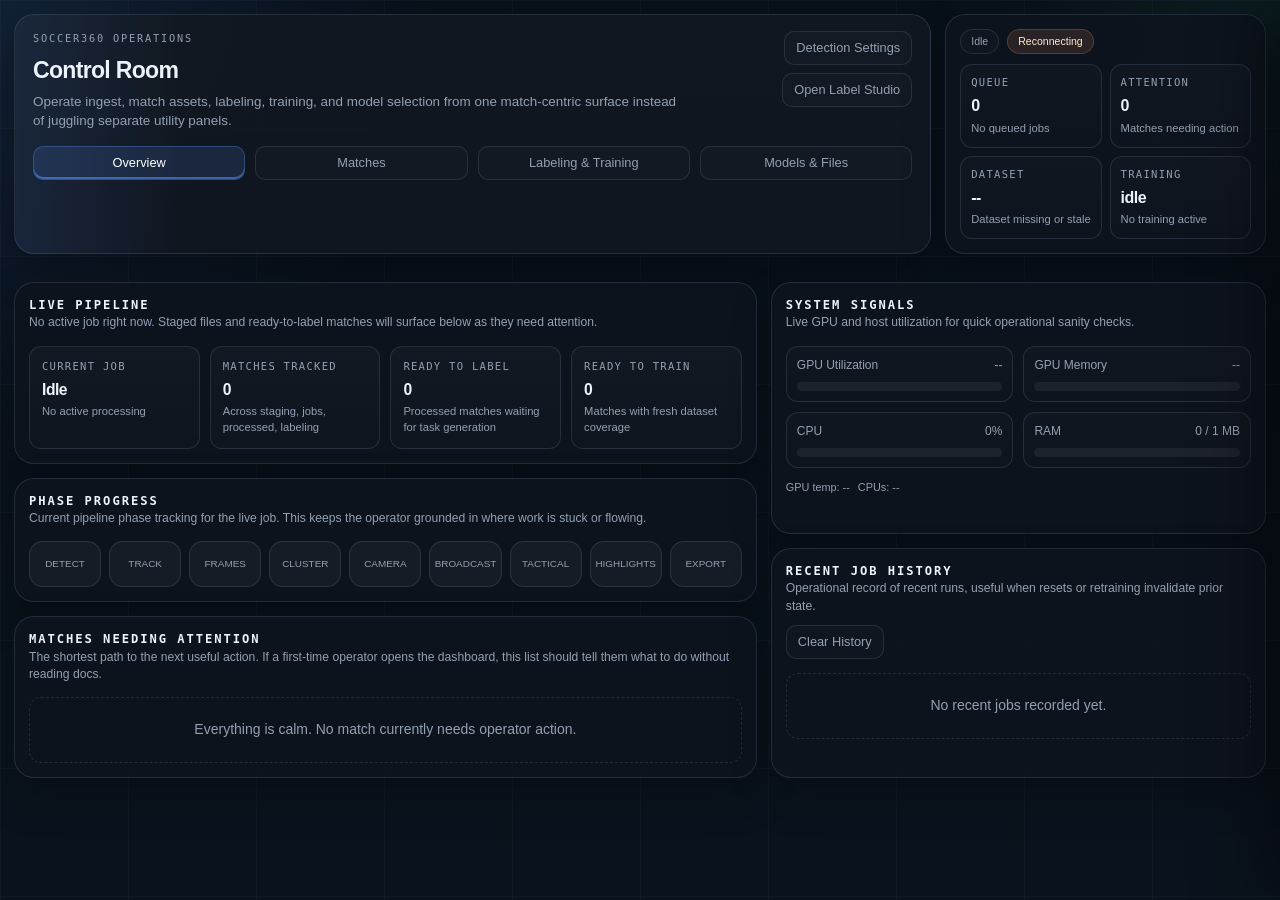
==== commit ffd44820: "Replace native browser dialogs with custom modal+toast UI; update docs for 8K UI changes (index.html" ====
--- a/src/static/index.html
+++ b/src/static/index.html
@@ -3,670 +3,1887 @@
 <head>
 <meta charset="utf-8">
 <meta name="viewport" content="width=device-width, initial-scale=1">
-<title>Soccer360 Dashboard</title>
+<title>Soccer360 Control Room</title>
 <style>
   :root {
-    --bg: #0f1117;
-    --surface: #1a1d27;
-    --surface-strong: rgba(26, 29, 39, 0.92);
-    --border: #2a2d3a;
-    --text: #e1e4eb;
-    --muted: #8b8fa3;
-    --accent: #3b82f6;
-    --green: #22c55e;
-    --yellow: #eab308;
-    --red: #ef4444;
-    --orange: #f97316;
-  }
+    --bg: #081019;
+    --bg-soft: #101924;
+    --surface: rgba(14, 20, 30, 0.96);
+    --surface-strong: rgba(10, 16, 24, 0.98);
+    --surface-elevated: rgba(18, 26, 38, 0.98);
+    --border: rgba(113, 132, 158, 0.22);
+    --border-strong: rgba(169, 190, 214, 0.4);
+    --text: #edf3fb;
+    --muted: #92a0b2;
+    --accent: #5c97ff;
+    --accent-strong: #427de6;
+    --green: #43c983;
+    --yellow: #f1b557;
+    --orange: #ff9f57;
+    --red: #e27872;
+    --shadow: 0 18px 40px rgba(0, 0, 0, 0.26);
+    --radius-lg: 20px;
+    --radius-md: 12px;
+    --radius-sm: 8px;
+  }
+
   * { box-sizing: border-box; margin: 0; padding: 0; }
+  body {
+    min-height: 100vh;
+    background:
+      linear-gradient(rgba(120, 138, 160, 0.05) 1px, transparent 1px),
+      linear-gradient(90deg, rgba(120, 138, 160, 0.05) 1px, transparent 1px),
+      radial-gradient(circle at top left, rgba(92, 151, 255, 0.12), transparent 28%),
+      radial-gradient(circle at top right, rgba(67, 201, 131, 0.08), transparent 18%),
+      linear-gradient(180deg, #081019 0%, #0a131d 100%);
+    background-size: 128px 128px, 128px 128px, auto, auto, auto;
+    color: var(--text);
+    font-family: "IBM Plex Sans", "Avenir Next", "Segoe UI", "Helvetica Neue", sans-serif;
+    font-size: 14px;
+    line-height: 1.42;
+    padding: 14px;
+  }
+
   button, input, select, textarea { font: inherit; }
-  body {
-    font-family: "Avenir Next", "Segoe UI", "Helvetica Neue", sans-serif;
+  a { color: inherit; }
+
+  .shell {
+    max-width: 1660px;
+    margin: 0 auto;
+    position: relative;
+  }
+
+  .topbar {
+    display: grid;
+    grid-template-columns: 1.3fr auto;
+    gap: 14px;
+    margin-bottom: 14px;
+    align-items: stretch;
+  }
+
+  .masthead, .signalbar {
+    background: var(--surface);
+    border: 1px solid var(--border);
+    border-radius: var(--radius-lg);
+    box-shadow: var(--shadow);
+    backdrop-filter: none;
+  }
+
+  .masthead {
+    padding: 16px 18px 13px;
     background:
-      radial-gradient(circle at top left, rgba(59, 130, 246, 0.12), transparent 28%),
-      radial-gradient(circle at top right, rgba(34, 197, 94, 0.08), transparent 22%),
-      var(--bg);
+      linear-gradient(90deg, rgba(92, 151, 255, 0.12), transparent 18%),
+      linear-gradient(180deg, rgba(255,255,255,0.015), rgba(255,255,255,0.01)),
+      var(--surface);
+  }
+
+  .brandline {
+    display: flex;
+    align-items: flex-start;
+    justify-content: space-between;
+    gap: 14px;
+    margin-bottom: 16px;
+  }
+
+  .eyebrow {
+    font-size: 0.64rem;
+    letter-spacing: 0.18em;
+    text-transform: uppercase;
+    color: var(--muted);
+    margin-bottom: 8px;
+    font-family: "IBM Plex Mono", "SFMono-Regular", Consolas, monospace;
+  }
+
+  h1 {
+    font-size: clamp(1.42rem, 1.8vw, 2rem);
+    font-weight: 600;
+    letter-spacing: -0.03em;
+  }
+
+  .subtitle {
+    margin-top: 6px;
+    max-width: 820px;
+    color: var(--muted);
+    font-size: 0.84rem;
+  }
+
+  .brand-actions {
+    display: flex;
+    flex-wrap: wrap;
+    justify-content: flex-end;
+    gap: 8px;
+  }
+
+  .brand-actions > *,
+  .action-row > * {
+    max-width: 100%;
+  }
+
+  .nav-link, .ghost-btn, .btn, .chip-btn {
+    border: 1px solid transparent;
+    border-radius: 10px;
+    min-height: 34px;
+    padding: 0 11px;
+    display: inline-flex;
+    align-items: center;
+    justify-content: center;
+    gap: 6px;
+    text-decoration: none;
+    cursor: pointer;
+    transition: 0.2s ease;
+    white-space: nowrap;
+    font-size: 0.8rem;
+    font-weight: 500;
+  }
+
+  .nav-link, .ghost-btn {
+    background: rgba(255, 255, 255, 0.015);
+    border-color: var(--border);
+    color: var(--muted);
+  }
+  .nav-link:hover, .ghost-btn:hover { color: var(--text); border-color: var(--border-strong); }
+
+  .btn {
+    background: linear-gradient(180deg, rgba(92, 151, 255, 0.26), rgba(92, 151, 255, 0.18));
+    color: #eef5ff;
+    border-color: rgba(255, 255, 255, 0.12);
+  }
+  .btn:hover { background: linear-gradient(180deg, rgba(92, 151, 255, 0.3), rgba(92, 151, 255, 0.22)); transform: translateY(-1px); }
+  .btn.secondary { background: rgba(92, 151, 255, 0.14); color: #d7e8ff; border-color: rgba(92, 151, 255, 0.24); }
+  .btn.green { background: rgba(67, 201, 131, 0.13); color: #d6ffe8; border-color: rgba(67, 201, 131, 0.24); }
+  .btn.yellow { background: rgba(241, 181, 87, 0.12); color: #fff1c8; border-color: rgba(241, 181, 87, 0.24); }
+  .btn.red { background: rgba(226, 120, 114, 0.14); color: #ffdada; border-color: rgba(226, 120, 114, 0.24); }
+  .btn[disabled], .ghost-btn[disabled] { opacity: 0.45; cursor: not-allowed; }
+
+  .workspace-nav {
+    display: flex;
+    flex-wrap: wrap;
+    gap: 10px;
+  }
+
+  .workspace-nav .chip-btn {
+    flex: 1 1 160px;
+  }
+
+  .chip-btn {
+    background: rgba(255, 255, 255, 0.015);
+    border-color: var(--border);
+    color: var(--muted);
+    padding-inline: 14px;
+  }
+  .chip-btn.active {
+    background: rgba(92, 151, 255, 0.14);
+    border-color: rgba(92, 151, 255, 0.3);
+    color: #fff;
+    box-shadow: inset 0 -2px 0 rgba(92, 151, 255, 0.55);
+  }
+
+  .signalbar {
+    padding: 14px;
+    display: grid;
+    gap: 10px;
+    min-width: 320px;
+  }
+
+  .signal-grid {
+    display: grid;
+    grid-template-columns: repeat(2, minmax(0, 1fr));
+    gap: 8px;
+  }
+
+  .metric-tile {
+    padding: 10px;
+    border-radius: var(--radius-md);
+    background: linear-gradient(180deg, rgba(255,255,255,0.018), rgba(255,255,255,0.008));
+    border: 1px solid var(--border);
+    min-width: 0;
+  }
+
+  .metric-label {
+    font-size: 0.66rem;
+    text-transform: uppercase;
+    letter-spacing: 0.12em;
+    color: var(--muted);
+    margin-bottom: 5px;
+    font-family: "IBM Plex Mono", "SFMono-Regular", Consolas, monospace;
+  }
+
+  .metric-value {
+    font-size: 1rem;
+    font-weight: 600;
+    letter-spacing: -0.03em;
+  }
+
+  .metric-note {
+    margin-top: 3px;
+    color: var(--muted);
+    font-size: 0.7rem;
+  }
+
+  .decision-area { margin-bottom: 14px; display: grid; gap: 8px; }
+  .decision-banner {
+    background: rgba(255, 153, 102, 0.12);
+    border: 1px solid rgba(255, 153, 102, 0.24);
+    border-radius: var(--radius-md);
+    padding: 14px 16px;
+  }
+  .decision-banner h3 { color: #ffd4bf; margin-bottom: 5px; font-size: 0.9rem; }
+  .decision-banner p { color: #ffe9de; margin-bottom: 8px; }
+  .decision-actions { display: flex; flex-wrap: wrap; gap: 10px; }
+
+  .workspace {
+    display: none;
+    gap: 14px;
+  }
+  .workspace.active { display: grid; }
+
+  .panel {
+    background: var(--surface);
+    border: 1px solid var(--border);
+    border-radius: var(--radius-lg);
+    box-shadow: var(--shadow);
+    backdrop-filter: none;
+    padding: 14px;
+    min-width: 0;
+  }
+
+  .panel-header {
+    display: flex;
+    align-items: flex-start;
+    justify-content: space-between;
+    gap: 10px;
+    margin-bottom: 14px;
+    flex-wrap: wrap;
+  }
+  .panel-title { font-size: 0.76rem; font-weight: 600; letter-spacing: 0.16em; text-transform: uppercase; font-family: "IBM Plex Mono", "SFMono-Regular", Consolas, monospace; }
+  .panel-copy { color: var(--muted); font-size: 0.76rem; max-width: 760px; }
+
+  .overview-grid {
+    display: grid;
+    grid-template-columns: minmax(0, 1.2fr) minmax(360px, 0.8fr);
+    gap: 14px;
+  }
+
+  .stack { display: grid; gap: 14px; min-width: 0; }
+
+  .hero-grid {
+    display: grid;
+    grid-template-columns: repeat(4, minmax(0, 1fr));
+    gap: 10px;
+  }
+
+  .hero-tile {
+    border-radius: var(--radius-md);
+    background: linear-gradient(180deg, rgba(255,255,255,0.028), rgba(255,255,255,0.01));
+    border: 1px solid var(--border);
+    padding: 12px;
+  }
+
+  .hero-tile strong {
+    display: block;
+    font-size: 0.98rem;
+    letter-spacing: -0.03em;
+    margin-top: 4px;
+  }
+
+  .status-pills, .inline-tags, .filter-bar, .toolbar-row, .form-row, .action-row {
+    display: flex;
+    flex-wrap: wrap;
+    gap: 8px;
+  }
+
+  .status-pill, .tag {
+    display: inline-flex;
+    align-items: center;
+    gap: 6px;
+    padding: 4px 10px;
+    border-radius: 999px;
+    font-size: 0.66rem;
+    border: 1px solid var(--border);
+    background: rgba(255,255,255,0.015);
+    color: var(--muted);
+  }
+
+  .status-processing { color: #d9e8ff; background: rgba(92, 162, 255, 0.16); border-color: rgba(92, 162, 255, 0.28); }
+  .status-queued { color: #fff1c8; background: rgba(240, 199, 94, 0.14); border-color: rgba(240, 199, 94, 0.24); }
+  .status-staged { color: #dff5ff; background: rgba(115, 196, 255, 0.12); border-color: rgba(115, 196, 255, 0.22); }
+  .status-ready_to_label, .status-labeling { color: #d6ffe8; background: rgba(78, 213, 143, 0.12); border-color: rgba(78, 213, 143, 0.22); }
+  .status-dataset_pending { color: #ffe8d0; background: rgba(255, 153, 102, 0.12); border-color: rgba(255, 153, 102, 0.22); }
+  .status-ready_to_train { color: #f2ebff; background: rgba(185, 140, 255, 0.16); border-color: rgba(185, 140, 255, 0.24); }
+  .status-processed { color: var(--muted); }
+
+  .phase-strip {
+    display: grid;
+    grid-template-columns: repeat(9, minmax(0, 1fr));
+    gap: 8px;
+  }
+
+  .phase-block {
+    min-height: 46px;
+    padding: 7px 6px;
+    border-radius: 14px;
+    display: flex;
+    flex-direction: column;
+    justify-content: center;
+    align-items: center;
+    text-align: center;
+    font-size: 0.62rem;
+    text-transform: uppercase;
+    background: rgba(255,255,255,0.04);
+    border: 1px solid var(--border);
+    color: var(--muted);
+  }
+  .phase-block.running { background: rgba(92, 162, 255, 0.18); border-color: rgba(92, 162, 255, 0.34); color: #eef5ff; }
+  .phase-block.completed { background: rgba(78, 213, 143, 0.13); border-color: rgba(78, 213, 143, 0.25); color: #dbffea; }
+  .phase-block.failed { background: rgba(255, 115, 115, 0.14); border-color: rgba(255, 115, 115, 0.28); color: #ffe0e0; }
+  .phase-timing { margin-top: 2px; font-size: 0.54rem; color: var(--muted); }
+
+  .bar-row {
+    display: grid;
+    grid-template-columns: repeat(2, minmax(0, 1fr));
+    gap: 10px;
+  }
+
+  .bar-card {
+    background: linear-gradient(180deg, rgba(255,255,255,0.018), rgba(255,255,255,0.008));
+    border: 1px solid var(--border);
+    border-radius: var(--radius-md);
+    padding: 10px;
+  }
+
+  .bar-label {
+    display: flex;
+    justify-content: space-between;
+    gap: 8px;
+    color: var(--muted);
+    font-size: 0.75rem;
+    margin-bottom: 8px;
+  }
+
+  .bar-track {
+    height: 9px;
+    border-radius: 999px;
+    background: rgba(255,255,255,0.06);
+    overflow: hidden;
+  }
+  .bar-fill {
+    height: 100%;
+    border-radius: inherit;
+    transition: width 0.35s ease;
+  }
+
+  .attention-list, .queue-list, .model-list, .history-list, .staging-list, .match-list, .drawer-videos {
+    display: grid;
+    gap: 10px;
+  }
+
+  .attention-card, .queue-card, .staging-row, .history-row, .model-row, .match-row, .drawer-video {
+    background: linear-gradient(180deg, rgba(255,255,255,0.018), rgba(255,255,255,0.008));
+    border: 1px solid var(--border);
+    border-radius: var(--radius-md);
+    padding: 10px;
+    min-width: 0;
+  }
+
+  .match-controls, .section-controls {
+    display: flex;
+    flex-wrap: wrap;
+    align-items: center;
+    gap: 8px;
+    margin-bottom: 12px;
+  }
+
+  .match-controls > input,
+  .section-controls > input[type="search"] {
+    flex: 1 1 280px;
+  }
+
+  .match-controls .filter-bar {
+    flex: 1 1 100%;
+  }
+
+  input[type="search"], input[type="text"], input[type="number"], select {
+    min-height: 34px;
+    border-radius: 8px;
+    border: 1px solid var(--border);
+    background: rgba(8, 13, 21, 0.96);
     color: var(--text);
-    line-height: 1.5;
-    padding: clamp(12px, 2vw, 24px);
-    min-height: 100vh;
-  }
-  h1 { font-size: clamp(1.35rem, 2vw, 1.7rem); font-weight: 600; }
-  h2 { font-size: 1.1rem; font-weight: 600; margin-bottom: 12px; }
-  .header {
+    padding: 0 9px;
+    min-width: 0;
+    width: 100%;
+    max-width: 100%;
+  }
+
+  .match-table {
+    border: 1px solid var(--border);
+    border-radius: var(--radius-lg);
+    overflow-x: auto;
+    overflow-y: hidden;
+  }
+
+  .match-table-head, .match-row {
+    display: grid;
+    grid-template-columns: minmax(260px, 1.1fr) minmax(140px, 0.6fr) minmax(180px, 0.8fr) minmax(160px, 0.7fr) minmax(210px, 0.9fr) auto;
+    gap: 10px;
+    align-items: center;
+    min-width: 980px;
+  }
+
+  .match-table-head {
+    padding: 9px 11px;
+    color: var(--muted);
+    font-size: 0.64rem;
+    letter-spacing: 0.12em;
+    text-transform: uppercase;
+    background: rgba(255,255,255,0.015);
+    border-bottom: 1px solid var(--border);
+    font-family: "IBM Plex Mono", "SFMono-Regular", Consolas, monospace;
+  }
+
+  .match-row {
+    padding: 10px;
+    cursor: pointer;
+    transition: background 0.15s ease, border-color 0.15s ease;
+    border-top: 1px solid rgba(255,255,255,0.03);
+  }
+  .match-row:hover, .match-row.active {
+    background: rgba(92, 162, 255, 0.08);
+  }
+
+  .title-stack, .meta-stack {
+    min-width: 0;
+    display: grid;
+    gap: 3px;
+  }
+
+  .match-name {
+    font-size: 0.92rem;
+    font-weight: 600;
+    letter-spacing: -0.02em;
+    word-break: break-word;
+  }
+  .muted { color: var(--muted); font-size: 0.76rem; }
+  .mono { font-family: ui-monospace, SFMono-Regular, Menlo, Monaco, Consolas, "Liberation Mono", monospace; }
+  .tiny { font-size: 0.68rem; color: var(--muted); }
+
+  .drawer {
+    position: fixed;
+    top: 0;
+    right: -560px;
+    width: min(560px, 100vw);
+    height: 100vh;
+    z-index: 40;
+    background: var(--surface-strong);
+    border-left: 1px solid var(--border);
+    box-shadow: -24px 0 60px rgba(0, 0, 0, 0.4);
+    transition: right 0.28s ease;
+    padding: 18px;
+    overflow-y: auto;
+  }
+  .drawer.open { right: 0; }
+  .drawer-close {
+    position: sticky;
+    top: 0;
+    z-index: 2;
+    display: flex;
+    justify-content: flex-end;
+    background: linear-gradient(180deg, rgba(14,20,30,0.98), rgba(14,20,30,0.82), transparent);
+    padding-bottom: 8px;
+    margin-bottom: 8px;
+  }
+  .drawer-grid { display: grid; gap: 14px; }
+  .drawer-section {
+    border: 1px solid var(--border);
+    background: linear-gradient(180deg, rgba(255,255,255,0.018), rgba(255,255,255,0.008));
+    border-radius: var(--radius-md);
+    padding: 14px;
+  }
+  .drawer-video {
+    display: flex;
+    align-items: center;
+    justify-content: space-between;
+    gap: 10px;
+    padding: 10px 12px;
+  }
+
+  .stepper {
+    display: grid;
+    grid-template-columns: repeat(5, minmax(0, 1fr));
+    gap: 8px;
+  }
+  .step {
+    border-radius: 14px;
+    padding: 9px 8px;
+    text-align: center;
+    background: rgba(255,255,255,0.015);
+    border: 1px solid var(--border);
+    color: var(--muted);
+  }
+  .step strong { display: block; margin-bottom: 4px; color: var(--text); font-size: 0.74rem; }
+  .step.ready { border-color: rgba(78, 213, 143, 0.25); background: rgba(78, 213, 143, 0.1); color: #d7ffe8; }
+  .step.pending { border-color: rgba(255, 153, 102, 0.25); background: rgba(255, 153, 102, 0.08); color: #ffe4d6; }
+
+  .two-col {
+    display: grid;
+    grid-template-columns: minmax(0, 1fr) minmax(320px, 0.9fr);
+    gap: 14px;
+  }
+
+  .grid-2, .grid-3, .form-grid {
+    display: grid;
+    gap: 10px;
+  }
+  .grid-2 { grid-template-columns: repeat(2, minmax(0, 1fr)); }
+  .grid-3 { grid-template-columns: repeat(3, minmax(0, 1fr)); }
+  .form-grid { grid-template-columns: 1fr; }
+  .grid-2 > *, .grid-3 > *, .form-grid > * { min-width: 0; }
+
+  .field-stack {
+    display: grid;
+    gap: 5px;
+    min-width: 0;
+  }
+
+  .checkbox-row {
     display: flex;
     align-items: center;
     flex-wrap: wrap;
-    gap: 12px 16px;
-    margin-bottom: 24px;
-    padding: 0 0 16px;
-    border-bottom: 1px solid var(--border);
-  }
-  .header-spacer { flex: 1 1 auto; min-width: 0; }
-  .nav-link {
-    color: var(--accent);
-    text-decoration: none;
-    font-size: 0.85rem;
-    font-weight: 500;
-  }
-  .nav-link:hover { text-decoration: underline; }
-  .header .status-badge {
-    padding: 4px 12px; border-radius: 12px; font-size: 0.85rem; font-weight: 500;
-  }
-  .badge-idle { background: var(--border); color: var(--muted); }
-  .badge-processing { background: #1e3a5f; color: var(--accent); }
-  .badge-connected { background: #0f2e1f; color: var(--green); font-size: 0.75rem; }
-  .badge-disconnected { background: #2e0f0f; color: var(--red); font-size: 0.75rem; }
-
-  .grid {
-    display: grid;
-    grid-template-columns: repeat(auto-fit, minmax(320px, 1fr));
-    gap: 20px;
-    margin-bottom: 24px;
-  }
-  .card {
-    background: var(--surface-strong);
+    gap: 8px;
+    color: var(--muted);
+    font-size: 0.78rem;
+    min-width: 0;
+  }
+
+  .checkbox-row label {
+    min-width: 0;
+    overflow-wrap: anywhere;
+  }
+
+  .table-scroll { overflow-x: auto; }
+  table {
+    width: 100%;
+    min-width: 720px;
+    border-collapse: collapse;
+    font-size: 0.74rem;
+  }
+  th, td {
+    text-align: left;
+    padding: 9px 7px;
+    border-bottom: 1px solid rgba(255,255,255,0.06);
+    vertical-align: top;
+  }
+  th {
+    color: var(--muted);
+    text-transform: uppercase;
+    letter-spacing: 0.12em;
+    font-size: 0.68rem;
+  }
+
+  .upload-progress {
+    display: none;
+    border-radius: var(--radius-md);
     border: 1px solid var(--border);
-    border-radius: 14px;
-    padding: clamp(14px, 2vw, 18px);
-    box-shadow: 0 12px 32px rgba(0, 0, 0, 0.18);
-    min-width: 0;
-  }
-  .card-full { grid-column: 1 / -1; }
-
-  /* Phase progress */
-  .phases {
-    display: grid;
-    grid-template-columns: repeat(auto-fit, minmax(92px, 1fr));
-    gap: 6px;
-    margin-top: 8px;
-  }
-  .phase-block {
-    min-height: 48px; border-radius: 8px;
-    display: flex; align-items: center; justify-content: center; flex-direction: column;
-    font-size: 0.7rem; font-weight: 500; text-transform: uppercase;
-    background: var(--border); color: var(--muted); position: relative;
-    transition: all 0.3s;
+    background: rgba(255,255,255,0.03);
+    padding: 12px;
+  }
+  .upload-progress.active { display: grid; gap: 10px; }
+
+  .overlay {
+    position: fixed;
+    inset: 0;
+    z-index: 30;
+    background: rgba(2, 5, 10, 0.56);
+    opacity: 0;
+    pointer-events: none;
+    transition: opacity 0.24s ease;
+  }
+  .overlay.active { opacity: 1; pointer-events: auto; }
+
+  .empty {
+    padding: 22px 16px;
+    border-radius: var(--radius-md);
+    border: 1px dashed var(--border);
+    color: var(--muted);
     text-align: center;
-    padding: 6px;
-  }
-  .phase-block.running {
-    background: #1e3a5f; color: var(--accent); border: 1px solid var(--accent);
-    animation: pulse 2s infinite;
-  }
-  .phase-block.completed { background: #0f2e1f; color: var(--green); }
-  .phase-block.failed { background: #2e0f0f; color: var(--red); }
-  @keyframes pulse { 0%, 100% { opacity: 1; } 50% { opacity: 0.7; } }
-
-  .phase-timing { font-size: 0.65rem; color: var(--muted); display: block; }
-
-  /* GPU gauge */
-  .gauge-row { display: flex; gap: 20px; margin-top: 8px; }
-  .gauge { flex: 1; }
-  .gauge-label { font-size: 0.75rem; color: var(--muted); margin-bottom: 4px; }
-  .gauge-bar {
-    height: 8px; background: var(--border); border-radius: 4px; overflow: hidden;
-  }
-  .gauge-fill {
-    height: 100%; border-radius: 4px; transition: width 0.5s;
-  }
-  .gauge-value { font-size: 0.85rem; font-weight: 600; margin-top: 2px; }
-
-  /* Job history table */
-  .table-scroll { overflow-x: auto; }
-  table { width: 100%; min-width: 640px; border-collapse: collapse; font-size: 0.85rem; }
-  th { text-align: left; padding: 8px; color: var(--muted); font-weight: 500; border-bottom: 1px solid var(--border); }
-  td { padding: 8px; border-bottom: 1px solid var(--border); }
-  .status-dot {
-    display: inline-block; width: 8px; height: 8px; border-radius: 50%;
-    margin-right: 6px; vertical-align: middle;
-  }
-  .dot-completed { background: var(--green); }
-  .dot-running { background: var(--accent); }
-  .dot-failed { background: var(--red); }
-  .dot-queued { background: var(--yellow); }
-
-  /* Decision banner */
-  .decision-banner {
-    background: #2e1f0f; border: 1px solid var(--orange); border-radius: 8px;
-    padding: 16px; margin-bottom: 20px; display: none;
-  }
-  .decision-banner.active { display: block; }
-  .decision-banner h3 { color: var(--orange); font-size: 0.95rem; margin-bottom: 8px; }
-  .decision-banner p { margin-bottom: 12px; }
-  .decision-banner .countdown { color: var(--orange); font-weight: 600; }
-  .decision-actions { display: flex; flex-wrap: wrap; gap: 8px; }
-  .btn {
-    padding: 8px 16px; border-radius: 8px; border: none;
-    font-size: 0.85rem; font-weight: 500; cursor: pointer;
-    min-height: 38px;
-  }
-  .btn-approve { background: var(--green); color: #000; }
-  .btn-reject { background: var(--red); color: #fff; }
-  .btn:hover { opacity: 0.85; }
-
-  .empty-state { color: var(--muted); text-align: center; padding: 40px; }
-
-  .video-btn {
-    padding: 4px 12px; border-radius: 4px; border: 1px solid var(--border);
-    background: var(--bg); color: var(--muted); font-size: 0.8rem; cursor: pointer;
-  }
-  .video-btn.active { border-color: var(--accent); color: var(--accent); background: #1e3a5f; }
-  .video-btn:hover { border-color: var(--accent); }
-
-  .section-toolbar,
-  .stack-row,
-  .history-header {
-    display: flex;
-    align-items: center;
-    gap: 10px 12px;
-    flex-wrap: wrap;
-  }
-  .toolbar-note,
-  .subtle-note {
-    font-size: 0.75rem;
-    color: var(--muted);
-  }
-  .upload-progress-header,
-  .progress-meta {
-    display: flex;
-    align-items: center;
-    justify-content: space-between;
-    gap: 8px 12px;
-    flex-wrap: wrap;
-  }
-  .upload-filename {
-    font-size: 0.82rem;
-    font-weight: 500;
-    overflow: hidden;
-    text-overflow: ellipsis;
-    white-space: nowrap;
-    min-width: 0;
-    flex: 1 1 220px;
-  }
-  .scroll-list {
-    font-size: 0.8rem;
-    max-height: 220px;
-    overflow-y: auto;
-  }
-  .inference-grid,
-  .split-grid,
-  .stats-grid {
-    display: grid;
-    gap: 16px;
-  }
-  .inference-grid,
-  .stats-grid {
-    grid-template-columns: repeat(auto-fit, minmax(220px, 1fr));
-  }
-  .split-grid {
-    grid-template-columns: repeat(2, minmax(0, 1fr));
-    gap: 20px;
-  }
-  .stats-grid {
-    gap: 10px;
-    font-size: 0.85rem;
-  }
-  .workflow-steps {
-    display: grid;
-    grid-template-columns: repeat(9, minmax(0, 1fr));
-    gap: 4px;
-    margin-bottom: 16px;
-    font-size: 0.75rem;
-    color: var(--muted);
-  }
-  .workflow-step {
-    text-align: center;
-    padding: 8px;
-    background: var(--bg);
-    border: 1px solid rgba(255, 255, 255, 0.04);
-    border-radius: 8px;
-  }
-  .workflow-step strong {
-    display: block;
-    font-weight: 600;
-    color: var(--text);
-  }
-  .workflow-arrow {
-    display: flex;
-    align-items: center;
-    justify-content: center;
-    color: var(--border);
-  }
-  .inline-checkbox {
-    display: flex;
-    align-items: center;
-    gap: 8px;
-    margin-top: 6px;
-    font-size: 0.78rem;
-    color: var(--muted);
-  }
-  .list-row,
-  .model-row {
-    display: flex;
-    align-items: center;
-    flex-wrap: wrap;
-    gap: 8px 12px;
-    padding: 8px 0;
-    border-bottom: 1px solid var(--border);
-  }
-  .list-main,
-  .model-main {
-    flex: 1 1 220px;
-    min-width: 0;
-  }
-  .list-title,
-  .model-name {
-    font-weight: 500;
-    word-break: break-word;
-  }
-  .list-meta,
-  .model-meta {
-    color: var(--muted);
-    font-size: 0.75rem;
-  }
-  .list-actions,
-  .model-actions {
-    display: flex;
-    gap: 6px;
-    flex-wrap: wrap;
-    justify-content: flex-end;
-  }
-  .status-icon {
-    font-size: 0.82rem;
-    flex: 0 0 auto;
-  }
-  .match-link,
-  .compact-btn {
-    font-size: 0.78rem;
-    padding: 6px 12px;
-  }
-
-  @media (max-width: 980px) {
-    .split-grid { grid-template-columns: 1fr; }
-    .gauge-row { flex-direction: column; gap: 12px; }
-    .workflow-steps {
+  }
+
+  @media (max-width: 1260px) {
+    .topbar, .overview-grid, .two-col { grid-template-columns: 1fr; }
+    .hero-grid { grid-template-columns: repeat(2, minmax(0, 1fr)); }
+    .match-table-head, .match-row {
+      grid-template-columns: minmax(220px, 1fr) minmax(130px, 0.7fr) minmax(160px, 0.8fr) minmax(150px, 0.8fr);
+      min-width: 760px;
+    }
+    .match-table-head > :nth-child(5),
+    .match-table-head > :nth-child(6),
+    .match-row > :nth-child(5),
+    .match-row > :nth-child(6) { display: none; }
+  }
+
+  @media (max-width: 860px) {
+    body { padding: 12px; }
+    .hero-grid, .signal-grid, .grid-2, .grid-3, .bar-row, .stepper { grid-template-columns: 1fr; }
+    .match-table-head { display: none; }
+    .match-row {
       grid-template-columns: 1fr;
-      gap: 8px;
+      gap: 10px;
+      min-width: 0;
     }
-    .workflow-arrow { display: none; }
-  }
-
-  @media (max-width: 720px) {
-    .header { align-items: flex-start; }
-    .header-spacer { display: none; }
-    .section-toolbar,
-    .stack-row,
-    .history-header,
-    .upload-progress-header,
-    .progress-meta,
-    .list-row,
-    .model-row {
-      align-items: stretch;
+    .brandline { flex-direction: column; }
+    .brand-actions { justify-content: flex-start; }
+    .match-controls > *,
+    .section-controls > *,
+    .workspace-nav .chip-btn {
+      width: 100%;
+      flex-basis: 100%;
     }
-    .upload-filename { white-space: normal; }
-    .list-actions,
-    .model-actions {
-      width: 100%;
-      justify-content: flex-start;
-    }
-    .btn,
-    .match-link,
-    .compact-btn {
-      width: 100%;
-      justify-content: center;
-    }
-    table { min-width: 560px; }
-  }
-
-  @media (max-width: 520px) {
-    .grid { grid-template-columns: 1fr; }
-    .phases { grid-template-columns: repeat(2, minmax(0, 1fr)); }
-    .inference-grid,
-    .stats-grid {
-      grid-template-columns: 1fr;
-    }
-  }
+    .drawer { width: 100vw; right: -100vw; }
+  }
+
+  /* ── Toasts ── */
+  .toast-stack { position: fixed; bottom: 20px; right: 20px; z-index: 9999; display: grid; gap: 8px; max-width: 420px; pointer-events: none; }
+  .toast { pointer-events: auto; background: var(--surface-strong); border: 1px solid var(--border); border-radius: var(--radius-md); padding: 11px 14px; display: flex; align-items: flex-start; gap: 10px; box-shadow: 0 8px 28px rgba(0,0,0,0.45); font-size: 0.82rem; line-height: 1.45; animation: toast-in 0.22s ease; }
+  .toast.out { animation: toast-out 0.18s ease forwards; }
+  .toast.success { border-color: rgba(67,201,131,0.35); }
+  .toast.error { border-color: rgba(226,120,114,0.35); }
+  .toast.info { border-color: rgba(92,151,255,0.28); }
+  .toast-icon { flex-shrink: 0; width: 18px; height: 18px; border-radius: 50%; display: flex; align-items: center; justify-content: center; font-size: 0.72rem; font-weight: 700; margin-top: 1px; }
+  .toast.success .toast-icon { background: rgba(67,201,131,0.18); color: var(--green); }
+  .toast.error .toast-icon { background: rgba(226,120,114,0.18); color: var(--red); }
+  .toast.info .toast-icon { background: rgba(92,151,255,0.18); color: var(--accent); }
+  .toast-body { flex: 1; min-width: 0; word-break: break-word; }
+  .toast-close { flex-shrink: 0; background: none; border: none; color: var(--muted); cursor: pointer; padding: 0; line-height: 1; font-size: 0.8rem; margin-left: 4px; }
+  .toast-close:hover { color: var(--text); }
+  @keyframes toast-in { from { opacity: 0; transform: translateX(10px); } to { opacity: 1; transform: none; } }
+  @keyframes toast-out { to { opacity: 0; transform: translateX(10px); } }
+
+  /* ── Modal ── */
+  .modal-backdrop { position: fixed; inset: 0; z-index: 1000; background: rgba(2,5,10,0.72); display: flex; align-items: center; justify-content: center; padding: 24px; animation: modal-fade 0.16s ease; }
+  .modal-box { background: var(--surface-strong); border: 1px solid var(--border-strong); border-radius: var(--radius-lg); box-shadow: 0 24px 64px rgba(0,0,0,0.55); padding: 22px 24px; max-width: 460px; width: 100%; animation: modal-slide 0.2s ease; }
+  .modal-title { font-size: 0.98rem; font-weight: 600; letter-spacing: -0.02em; margin-bottom: 8px; }
+  .modal-body { color: var(--muted); font-size: 0.82rem; line-height: 1.55; margin-bottom: 18px; white-space: pre-line; }
+  .modal-actions { display: flex; justify-content: flex-end; gap: 8px; }
+  @keyframes modal-fade { from { opacity: 0; } to { opacity: 1; } }
+  @keyframes modal-slide { from { opacity: 0; transform: scale(0.97) translateY(6px); } to { opacity: 1; transform: none; } }
 </style>
 </head>
 <body>
-
-<div class="header">
-  <h1>Soccer360</h1>
-  <a class="nav-link" href="/settings/detection">Detection Settings</a>
-  <span id="pipeline-badge" class="status-badge badge-idle">Idle</span>
-  <span id="sse-badge" class="status-badge badge-disconnected">Disconnected</span>
-  <span class="header-spacer"></span>
-  <span id="queue-count" style="color:var(--muted);font-size:0.85rem"></span>
-</div>
-
-<div id="decision-area"></div>
-
-<div class="grid">
-  <!-- Current Job / Phase Progress -->
-  <div class="card card-full">
-    <h2>Pipeline Progress</h2>
-    <div id="current-job-info" style="color:var(--muted);font-size:0.85rem;margin-bottom:8px"></div>
-    <div class="phases" id="phase-bar">
-      <div class="phase-block" data-phase="detection">Detect</div>
-      <div class="phase-block" data-phase="tracking">Track</div>
-      <div class="phase-block" data-phase="hard_frames">Hard Fr</div>
-      <div class="phase-block" data-phase="player_cluster">Cluster</div>
-      <div class="phase-block" data-phase="camera">Camera</div>
-      <div class="phase-block" data-phase="broadcast_reframe">Bcast</div>
-      <div class="phase-block" data-phase="tactical_reframe">Tactic</div>
-      <div class="phase-block" data-phase="highlights">Hilite</div>
-      <div class="phase-block" data-phase="export">Export</div>
-    </div>
-  </div>
-
-  <!-- Staging -->
-  <div class="card card-full">
-    <h2>Staging</h2>
-    <div class="section-toolbar" style="margin-bottom:10px">
-      <button id="staging-upload-btn" class="btn" style="background:var(--green);color:#000" onclick="triggerStagingUpload()">
-        Upload To Staging
-      </button>
-      <span class="toolbar-note">Upload a video here first, then choose the ingest model and click Send To Ingest.</span>
-      <input id="staging-upload-input" type="file" accept=".mp4,.mov,.insv" style="display:none" onchange="uploadToStaging(this)">
-    </div>
-    <div id="upload-progress-container" style="display:none;margin-bottom:12px;padding:10px;border:1px solid var(--border);border-radius:6px;background:rgba(255,255,255,0.03)">
-      <div class="upload-progress-header" style="margin-bottom:6px">
-        <span id="upload-filename" class="upload-filename"></span>
-        <span id="upload-status-text" style="font-size:0.75rem;color:var(--muted)"></span>
-      </div>
-      <div style="width:100%;height:8px;background:var(--border);border-radius:4px;overflow:hidden;margin-bottom:6px">
-        <div id="upload-progress-bar" style="height:100%;width:0%;background:var(--green);border-radius:4px;transition:width 0.3s ease"></div>
-      </div>
-      <div class="progress-meta" style="font-size:0.72rem;color:var(--muted)">
-        <span id="upload-transferred"></span>
-        <span id="upload-speed"></span>
-        <span id="upload-eta"></span>
-      </div>
-      <button id="upload-cancel-btn" class="btn" style="margin-top:8px;background:#e74c3c;color:#fff;font-size:0.72rem;padding:2px 12px" onclick="cancelUpload()">Cancel</button>
-    </div>
-    <div id="staging-summary" style="font-size:0.85rem;margin-bottom:8px;color:var(--muted)">Loading...</div>
-    <div id="staging-files" class="scroll-list"></div>
-    <div style="margin-top:14px;padding-top:12px;border-top:1px solid var(--border)">
-      <label style="font-size:0.82rem;color:var(--muted);display:block;margin-bottom:6px">Next Ingest Detection Models</label>
-      <div id="inference-model-summary" style="font-size:0.78rem;color:var(--muted);margin-bottom:8px">Loading...</div>
-      <div class="inference-grid" style="gap:10px">
+<div class="shell">
+  <div class="topbar">
+    <div class="masthead">
+      <div class="brandline">
         <div>
-          <label style="font-size:0.75rem;color:var(--muted);display:block;margin-bottom:4px">Ball Detection Model</label>
-          <select id="inference-ball-model-select"
-            style="width:100%;background:var(--bg);color:var(--text);border:1px solid var(--border);border-radius:4px;padding:6px 8px;font-size:0.8rem">
-            <option value="config">Loading models...</option>
-          </select>
+          <div class="eyebrow">Soccer360 Operations</div>
+          <h1>Control Room</h1>
+          <p class="subtitle">Operate ingest, match assets, labeling, training, and model selection from one match-centric surface instead of juggling separate utility panels.</p>
         </div>
-        <div>
-          <label style="font-size:0.75rem;color:var(--muted);display:block;margin-bottom:4px">Player Detection Model</label>
-          <select id="inference-player-model-select"
-            style="width:100%;background:var(--bg);color:var(--text);border:1px solid var(--border);border-radius:4px;padding:6px 8px;font-size:0.8rem">
-            <option value="config">Loading models...</option>
-          </select>
+        <div class="brand-actions">
+          <a class="nav-link" href="/settings/detection">Detection Settings</a>
+          <a class="nav-link" id="labelstudio-link" href="#" target="_blank">Open Label Studio</a>
         </div>
       </div>
-      <div id="inference-model-note" style="font-size:0.72rem;color:var(--muted);margin-top:6px">
-        Choose the ball model and player model for the next ingest jobs, then send a staged file into ingest. One ingest run will use both models.
+      <div class="workspace-nav">
+        <button class="chip-btn active" data-workspace-btn="overview" onclick="switchWorkspace('overview')">Overview</button>
+        <button class="chip-btn" data-workspace-btn="matches" onclick="switchWorkspace('matches')">Matches</button>
+        <button class="chip-btn" data-workspace-btn="labeling" onclick="switchWorkspace('labeling')">Labeling &amp; Training</button>
+        <button class="chip-btn" data-workspace-btn="models" onclick="switchWorkspace('models')">Models &amp; Files</button>
       </div>
-      <div style="margin-top:8px">
-        <button id="apply-inference-model-btn" class="btn" style="background:var(--accent);color:#fff" onclick="applyInferenceModelSelection()">
-          Apply Ingest Models
-        </button>
+    </div>
+    <div class="signalbar">
+      <div class="status-pills">
+        <span id="pipeline-pill" class="status-pill">Idle</span>
+        <span id="sse-pill" class="status-pill">Connecting</span>
+      </div>
+      <div class="signal-grid">
+        <div class="metric-tile">
+          <div class="metric-label">Queue</div>
+          <div class="metric-value" id="queue-count">0</div>
+          <div class="metric-note" id="queue-copy">No queued jobs</div>
+        </div>
+        <div class="metric-tile">
+          <div class="metric-label">Attention</div>
+          <div class="metric-value" id="attention-count">0</div>
+          <div class="metric-note">Matches needing action</div>
+        </div>
+        <div class="metric-tile">
+          <div class="metric-label">Dataset</div>
+          <div class="metric-value" id="dataset-state">--</div>
+          <div class="metric-note" id="dataset-copy">Waiting for data</div>
+        </div>
+        <div class="metric-tile">
+          <div class="metric-label">Training</div>
+          <div class="metric-value" id="training-state-hero">idle</div>
+          <div class="metric-note" id="training-copy">No training active</div>
+        </div>
       </div>
     </div>
   </div>
 
-  <!-- GPU Status -->
-  <div class="card">
-    <h2>GPU</h2>
-    <div class="gauge-row">
-      <div class="gauge">
-        <div class="gauge-label">Utilization</div>
-        <div class="gauge-bar"><div id="gpu-util-fill" class="gauge-fill" style="width:0%;background:var(--accent)"></div></div>
-        <div class="gauge-value" id="gpu-util-val">--</div>
+  <div id="decision-area" class="decision-area"></div>
+
+  <section id="workspace-overview" class="workspace active">
+    <div class="overview-grid">
+      <div class="stack">
+        <div id="training-console-panel" class="panel">
+          <div class="panel-header">
+            <div>
+              <div class="panel-title">Live Pipeline</div>
+              <div class="panel-copy" id="current-job-copy">No active job right now. Staged files and ready-to-label matches will surface below as they need attention.</div>
+            </div>
+          </div>
+          <div class="hero-grid" id="overview-hero">
+            <div class="hero-tile"><div class="metric-label">Current Job</div><strong id="hero-job">Idle</strong><div class="metric-note" id="hero-job-note">No active processing</div></div>
+            <div class="hero-tile"><div class="metric-label">Matches Tracked</div><strong id="hero-matches">0</strong><div class="metric-note">Across staging, jobs, processed, labeling</div></div>
+            <div class="hero-tile"><div class="metric-label">Ready To Label</div><strong id="hero-label">0</strong><div class="metric-note">Processed matches waiting for task generation</div></div>
+            <div class="hero-tile"><div class="metric-label">Ready To Train</div><strong id="hero-train">0</strong><div class="metric-note">Matches with fresh dataset coverage</div></div>
+          </div>
+        </div>
+
+        <div class="panel">
+          <div class="panel-header">
+            <div>
+              <div class="panel-title">Phase Progress</div>
+              <div class="panel-copy">Current pipeline phase tracking for the live job. This keeps the operator grounded in where work is stuck or flowing.</div>
+            </div>
+          </div>
+          <div class="phase-strip" id="phase-strip">
+            <div class="phase-block" data-phase="detection">Detect</div>
+            <div class="phase-block" data-phase="tracking">Track</div>
+            <div class="phase-block" data-phase="hard_frames">Frames</div>
+            <div class="phase-block" data-phase="player_cluster">Cluster</div>
+            <div class="phase-block" data-phase="camera">Camera</div>
+            <div class="phase-block" data-phase="broadcast_reframe">Broadcast</div>
+            <div class="phase-block" data-phase="tactical_reframe">Tactical</div>
+            <div class="phase-block" data-phase="highlights">Highlights</div>
+            <div class="phase-block" data-phase="export">Export</div>
+          </div>
+        </div>
+
+        <div class="panel">
+          <div class="panel-header">
+            <div>
+              <div class="panel-title">Matches Needing Attention</div>
+              <div class="panel-copy">The shortest path to the next useful action. If a first-time operator opens the dashboard, this list should tell them what to do without reading docs.</div>
+            </div>
+          </div>
+          <div id="attention-list" class="attention-list"></div>
+        </div>
       </div>
-      <div class="gauge">
-        <div class="gauge-label">Memory</div>
-        <div class="gauge-bar"><div id="gpu-mem-fill" class="gauge-fill" style="width:0%;background:var(--orange)"></div></div>
-        <div class="gauge-value" id="gpu-mem-val">--</div>
+
+      <div class="stack">
+        <div class="panel">
+          <div class="panel-header">
+            <div>
+              <div class="panel-title">System Signals</div>
+              <div class="panel-copy">Live GPU and host utilization for quick operational sanity checks.</div>
+            </div>
+          </div>
+          <div class="bar-row">
+            <div class="bar-card">
+              <div class="bar-label"><span>GPU Utilization</span><span id="gpu-util-value">--</span></div>
+              <div class="bar-track"><div id="gpu-util-fill" class="bar-fill" style="width:0%;background:var(--accent)"></div></div>
+            </div>
+            <div class="bar-card">
+              <div class="bar-label"><span>GPU Memory</span><span id="gpu-mem-value">--</span></div>
+              <div class="bar-track"><div id="gpu-mem-fill" class="bar-fill" style="width:0%;background:var(--orange)"></div></div>
+            </div>
+            <div class="bar-card">
+              <div class="bar-label"><span>CPU</span><span id="cpu-util-value">--</span></div>
+              <div class="bar-track"><div id="cpu-util-fill" class="bar-fill" style="width:0%;background:var(--green)"></div></div>
+            </div>
+            <div class="bar-card">
+              <div class="bar-label"><span>RAM</span><span id="ram-util-value">--</span></div>
+              <div class="bar-track"><div id="ram-util-fill" class="bar-fill" style="width:0%;background:#c084fc"></div></div>
+            </div>
+          </div>
+          <div class="toolbar-row" style="margin-top:12px">
+            <span class="tiny">GPU temp: <span id="gpu-temp">--</span></span>
+            <span class="tiny">CPUs: <span id="cpu-count">--</span></span>
+          </div>
+        </div>
+
+        <div class="panel">
+          <div class="panel-header">
+            <div>
+              <div class="panel-title">Recent Job History</div>
+              <div class="panel-copy">Operational record of recent runs, useful when resets or retraining invalidate prior state.</div>
+            </div>
+            <button id="clear-history-btn-top" class="ghost-btn" onclick="clearHistory()">Clear History</button>
+          </div>
+          <div id="history-preview" class="history-list"></div>
+        </div>
       </div>
     </div>
-    <div style="margin-top:8px;font-size:0.75rem;color:var(--muted)">
-      Temp: <span id="gpu-temp">--</span>
-    </div>
-  </div>
-
-  <!-- CPU / RAM Status -->
-  <div class="card">
-    <h2>System</h2>
-    <div class="gauge-row">
-      <div class="gauge">
-        <div class="gauge-label">CPU</div>
-        <div class="gauge-bar"><div id="cpu-util-fill" class="gauge-fill" style="width:0%;background:var(--green)"></div></div>
-        <div class="gauge-value" id="cpu-util-val">--</div>
+  </section>
+
+  <section id="workspace-matches" class="workspace">
+    <div class="panel">
+      <div class="panel-header">
+        <div>
+          <div class="panel-title">Match Library</div>
+          <div class="panel-copy">One canonical row per match family across staging, queue, processed outputs, labeling, and reset eligibility. Click a row to inspect lineage and safe actions.</div>
+        </div>
       </div>
-      <div class="gauge">
-        <div class="gauge-label">RAM</div>
-        <div class="gauge-bar"><div id="ram-util-fill" class="gauge-fill" style="width:0%;background:#c084fc"></div></div>
-        <div class="gauge-value" id="ram-util-val">--</div>
+      <div class="match-controls">
+        <input id="match-search" type="search" placeholder="Search matches, source files, jobs..." oninput="renderMatches()">
+        <div class="filter-bar">
+          <button class="chip-btn active" data-match-filter="all" onclick="setMatchFilter('all')">All</button>
+          <button class="chip-btn" data-match-filter="processing" onclick="setMatchFilter('processing')">Processing</button>
+          <button class="chip-btn" data-match-filter="staged" onclick="setMatchFilter('staged')">Staged</button>
+          <button class="chip-btn" data-match-filter="labeling" onclick="setMatchFilter('labeling')">Labeling</button>
+          <button class="chip-btn" data-match-filter="ready_to_train" onclick="setMatchFilter('ready_to_train')">Ready To Train</button>
+          <button class="chip-btn" data-match-filter="processed" onclick="setMatchFilter('processed')">Processed</button>
+        </div>
+      </div>
+      <div class="match-table">
+        <div class="match-table-head">
+          <div>Match</div>
+          <div>Status</div>
+          <div>Outputs</div>
+          <div>Labeling</div>
+          <div>Model Lineage</div>
+          <div>Next Action</div>
+        </div>
+        <div id="match-library"></div>
       </div>
     </div>
-    <div style="margin-top:8px;font-size:0.75rem;color:var(--muted)">
-      CPUs: <span id="cpu-count">--</span>
-    </div>
-  </div>
-
-  <!-- Quick Stats -->
-  <div class="card">
-    <h2>Stats</h2>
-    <div class="stats-grid">
-      <div><span style="color:var(--muted)">Total jobs:</span> <span id="stat-total">0</span></div>
-      <div><span style="color:var(--muted)">Completed:</span> <span id="stat-completed">0</span></div>
-      <div><span style="color:var(--muted)">Failed:</span> <span id="stat-failed">0</span></div>
-      <div><span style="color:var(--muted)">Running:</span> <span id="stat-running">0</span></div>
-    </div>
-  </div>
-
-  <!-- Active Learning / Training -->
-  <div class="card card-full">
-    <h2>Active Learning</h2>
-
-    <!-- Workflow steps -->
-    <div class="workflow-steps">
-      <div class="workflow-step">
-        <strong>1. Process</strong>Hard frames auto-exported
+  </section>
+
+  <section id="workspace-labeling" class="workspace">
+    <div class="two-col">
+      <div class="stack">
+        <div class="panel">
+          <div class="panel-header">
+            <div>
+              <div class="panel-title">Per-Match Labeling Flow</div>
+              <div class="panel-copy">The active-learning queue now shows exact workflow state instead of raw counts only: exported frames, tasks generated, labels uploaded, dataset freshness, and training readiness.</div>
+            </div>
+          </div>
+          <div id="labeling-queue" class="queue-list"></div>
+        </div>
+
+        <div class="panel">
+          <div class="panel-header">
+            <div>
+              <div class="panel-title">Dataset State</div>
+              <div class="panel-copy">A dataset can exist and still be stale. This surface should tell you whether labels have changed since the last build.</div>
+            </div>
+          </div>
+          <div class="hero-grid">
+            <div class="hero-tile"><div class="metric-label">Frames</div><strong id="dataset-total-frames">0</strong><div class="metric-note">Hard frames exported</div></div>
+            <div class="hero-tile"><div class="metric-label">Labeled</div><strong id="dataset-total-labeled">0</strong><div class="metric-note">Frames with YOLO labels</div></div>
+            <div class="hero-tile"><div class="metric-label">Dataset</div><strong id="dataset-overall-state">missing</strong><div class="metric-note" id="dataset-overall-copy">Build required</div></div>
+            <div class="hero-tile"><div class="metric-label">Label Studio</div><strong>External</strong><div class="metric-note">Handoff remains explicit</div></div>
+          </div>
+          <div class="action-row" style="margin-top:14px">
+            <button class="btn yellow" onclick="buildDataset()">Build Dataset</button>
+            <a class="btn secondary" href="#" id="labelstudio-link-inline" target="_blank">Open Label Studio</a>
+          </div>
+        </div>
       </div>
-      <div class="workflow-arrow">&#9654;</div>
-      <div class="workflow-step">
-        <strong>2. Import</strong>Generate tasks for Label Studio
-      </div>
-      <div class="workflow-arrow">&#9654;</div>
-      <div class="workflow-step">
-        <strong>3. Label</strong>Draw boxes in Label Studio
-      </div>
-      <div class="workflow-arrow">&#9654;</div>
-      <div class="workflow-step">
-        <strong>4. Export</strong>YOLO labels from Label Studio
-      </div>
-      <div class="workflow-arrow">&#9654;</div>
-      <div class="workflow-step">
-        <strong>5. Train</strong>Build dataset + fine-tune
+
+      <div class="stack">
+        <div class="panel">
+          <div class="panel-header">
+            <div>
+              <div class="panel-title">Training Console</div>
+              <div class="panel-copy">Separate training defaults from model registry. Launches are explicit, and run history shows what happened last.</div>
+            </div>
+          </div>
+          <div class="form-grid">
+            <div class="field-stack">
+              <label class="tiny" for="train-base-model">Training Base Model</label>
+              <select id="train-base-model"></select>
+            </div>
+            <div class="field-stack">
+              <label class="tiny" for="train-epochs">Epochs</label>
+              <input id="train-epochs" type="number" value="50" min="1" max="500">
+            </div>
+            <div class="field-stack">
+              <label class="tiny" for="train-output-model-name">Save Best As</label>
+              <input id="train-output-model-name" type="text" value="ball_best">
+            </div>
+            <div class="checkbox-row" style="align-self:end">
+              <input id="train-update-active" type="checkbox" checked>
+              <label for="train-update-active">Also update active `ball_best.pt`</label>
+            </div>
+          </div>
+          <div class="action-row" style="margin-top:14px">
+            <button class="btn green" onclick="startTraining()">Train Model</button>
+          </div>
+          <div id="training-status-card" class="drawer-section" style="margin-top:16px"></div>
+          <div id="training-log" class="drawer-section" style="display:none;margin-top:12px">
+            <div class="tiny" style="margin-bottom:8px">Recent training log</div>
+            <pre id="training-log-pre" class="mono" style="white-space:pre-wrap;font-size:0.78rem;color:#d8e4ff"></pre>
+          </div>
+        </div>
       </div>
     </div>
-
-    <div class="split-grid">
-      <!-- Labeling Status -->
-      <div>
-        <h3 style="font-size:0.9rem;color:var(--muted);margin-bottom:8px">Matches</h3>
-        <div id="labeling-summary" style="font-size:0.85rem;margin-bottom:8px">Loading...</div>
-        <div id="labeling-matches" class="scroll-list"></div>
-        <div class="stack-row" style="margin-top:12px">
-          <a id="labelstudio-link" href="#" target="_blank" class="btn" style="background:var(--accent);color:#fff;text-decoration:none;display:inline-block">
-            Open Label Studio
-          </a>
-          <span class="subtle-note">Import `tasks.json` there after clicking Import above.</span>
-          <script>document.getElementById('labelstudio-link').href = location.protocol + '//' + location.hostname + ':8080';</script>
+  </section>
+
+  <section id="workspace-models" class="workspace">
+    <div class="two-col">
+      <div class="stack">
+        <div class="panel">
+          <div class="panel-header">
+            <div>
+              <div class="panel-title">Staging Inbox</div>
+              <div class="panel-copy">Upload, search, bulk-select, and send staged files to ingest with context about whether that match is already queued, processed, or waiting on a later step.</div>
+            </div>
+          </div>
+          <div class="section-controls">
+            <button id="staging-upload-btn" class="btn green" onclick="triggerStagingUpload()">Upload To Staging</button>
+            <button class="ghost-btn" onclick="toggleAllStaging()">Toggle Select All</button>
+            <button class="btn secondary" onclick="sendSelectedToIngest()">Send Selected To Ingest</button>
+            <input id="staging-search" type="search" placeholder="Search staged files..." oninput="renderStagingInbox()">
+            <input id="staging-upload-input" type="file" accept=".mp4,.mov,.insv" style="display:none" onchange="uploadToStaging(this)">
+          </div>
+          <div id="upload-progress" class="upload-progress">
+            <div class="toolbar-row" style="justify-content:space-between">
+              <strong id="upload-filename">Uploading…</strong>
+              <span id="upload-status-text" class="tiny"></span>
+            </div>
+            <div class="bar-track"><div id="upload-progress-bar" class="bar-fill" style="width:0%;background:var(--green)"></div></div>
+            <div class="toolbar-row" style="justify-content:space-between">
+              <span id="upload-transferred" class="tiny"></span>
+              <span id="upload-speed" class="tiny"></span>
+              <span id="upload-eta" class="tiny"></span>
+            </div>
+            <div class="action-row">
+              <button id="upload-cancel-btn" class="ghost-btn" onclick="cancelUpload()">Cancel</button>
+            </div>
+          </div>
+          <div id="staging-list" class="staging-list"></div>
+        </div>
+
+        <div class="panel">
+          <div class="panel-header">
+            <div>
+              <div class="panel-title">Current Ingest Models</div>
+              <div class="panel-copy">This panel only controls the next ingest selection. Training defaults and model inventory live separately below.</div>
+            </div>
+          </div>
+          <div id="inference-summary" class="drawer-section" style="margin-bottom:12px"></div>
+          <div class="form-grid">
+            <div class="field-stack">
+              <label class="tiny" for="inference-ball-model-select">Ball Detection Model</label>
+              <select id="inference-ball-model-select"></select>
+            </div>
+            <div class="field-stack">
+              <label class="tiny" for="inference-player-model-select">Player Detection Model</label>
+              <select id="inference-player-model-select"></select>
+            </div>
+          </div>
+          <div class="action-row" style="margin-top:14px">
+            <button id="apply-inference-model-btn" class="btn" onclick="applyInferenceModelSelection()">Apply Ingest Models</button>
+          </div>
+          <div id="inference-note" class="tiny" style="margin-top:8px"></div>
         </div>
       </div>
-      <!-- Training Controls -->
-      <div>
-        <h3 style="font-size:0.9rem;color:var(--muted);margin-bottom:8px">Model Training</h3>
-        <div id="training-status" style="font-size:0.85rem;margin-bottom:8px">Status: idle</div>
-        <div id="training-error" style="font-size:0.8rem;color:var(--red);margin-bottom:8px;display:none"></div>
-        <div class="stack-row" style="margin-bottom:12px">
-          <button class="btn" style="background:var(--yellow);color:#000" onclick="buildDataset()">
-            Build Dataset
-          </button>
-          <button class="btn" style="background:var(--green);color:#000" onclick="startTraining()">
-            Train Model
-          </button>
-          <label style="font-size:0.8rem;color:var(--muted)">
-            Epochs: <input id="train-epochs" type="number" value="50" min="1" max="500"
-              style="width:60px;background:var(--bg);color:var(--text);border:1px solid var(--border);border-radius:4px;padding:2px 6px">
-          </label>
+
+      <div class="stack">
+        <div class="panel">
+          <div class="panel-header">
+            <div>
+              <div class="panel-title">Model Registry</div>
+              <div class="panel-copy">Inventory, role hints, last-known usage, and explicit protection reasons so operators understand why a model can or cannot be removed.</div>
+            </div>
+            <input id="model-search" type="search" placeholder="Search models..." oninput="renderModelRegistry()">
+          </div>
+          <div id="model-registry" class="model-list"></div>
         </div>
-        <div style="margin-bottom:12px">
-          <label style="font-size:0.8rem;color:var(--muted);display:block;margin-bottom:4px">Training Base Model</label>
-          <select id="train-base-model"
-            style="width:100%;background:var(--bg);color:var(--text);border:1px solid var(--border);border-radius:4px;padding:6px 8px;font-size:0.8rem">
-            <option value="">Loading models...</option>
-          </select>
-          <div style="font-size:0.72rem;color:var(--muted);margin-top:4px">
-            Future training starts from the selected model. It does not automatically reuse the latest trained model unless you choose it.
+
+        <div class="panel">
+          <div class="panel-header">
+            <div>
+              <div class="panel-title">Full Job History</div>
+              <div class="panel-copy">Persistent dashboard history. Clearing here only purges dashboard records, never processed videos or models.</div>
+            </div>
+            <button id="clear-history-btn" class="ghost-btn" onclick="clearHistory()">Clear History</button>
+          </div>
+          <div class="table-scroll">
+            <table>
+              <thead><tr><th>Job</th><th>Input</th><th>Status</th><th>Mode</th><th>Started</th></tr></thead>
+              <tbody id="job-tbody"></tbody>
+            </table>
           </div>
         </div>
-        <div style="margin-bottom:12px">
-          <label style="font-size:0.8rem;color:var(--muted);display:block;margin-bottom:4px">Save Best As</label>
-          <input id="train-output-model-name" type="text" value="ball_best"
-            style="width:100%;background:var(--bg);color:var(--text);border:1px solid var(--border);border-radius:4px;padding:6px 8px;font-size:0.8rem">
-          <label class="inline-checkbox">
-            <input id="train-update-active" type="checkbox" checked>
-            Also set as active inference model (`ball_best.pt`)
-          </label>
-        </div>
-        <div id="training-log" style="font-size:0.75rem;font-family:monospace;max-height:100px;overflow-y:auto;background:var(--bg);border-radius:4px;padding:8px;display:none"></div>
-        <h3 style="font-size:0.9rem;color:var(--muted);margin:12px 0 8px">Available Models</h3>
-        <div id="model-list" style="font-size:0.8rem">Loading...</div>
       </div>
     </div>
+  </section>
+</div>
+
+<div id="drawer-overlay" class="overlay" onclick="closeDrawer()"></div>
+<aside id="match-drawer" class="drawer">
+  <div class="drawer-close">
+    <button class="ghost-btn" onclick="closeDrawer()">Close</button>
   </div>
-
-  <!-- Processed Matches -->
-  <div class="card card-full">
-    <h2>Processed Matches</h2>
-    <div id="media-empty" style="display:none;padding:12px 0;font-size:0.85rem;color:var(--muted)">No processed matches found.</div>
-    <div id="media-list"></div>
-  </div>
-
-  <!-- Job History -->
-  <div class="card card-full">
-    <div class="history-header" style="justify-content:space-between;margin-bottom:10px">
-      <h2 style="margin:0">Job History</h2>
-      <button id="clear-history-btn" class="btn" style="background:var(--red);color:#fff" onclick="clearHistory()">
-        Clear History
-      </button>
-    </div>
-    <div id="job-table-area" class="table-scroll">
-      <table class="jobs-table">
-        <thead><tr><th>Job</th><th>Input</th><th>Status</th><th>Mode</th><th>Started</th></tr></thead>
-        <tbody id="job-tbody"></tbody>
-      </table>
-    </div>
-  </div>
-</div>
+  <div id="match-drawer-body" class="drawer-grid"></div>
+</aside>
 
 <script>
 const PHASE_ORDER = ['detection','tracking','hard_frames','player_cluster','camera','broadcast_reframe','tactical_reframe','highlights','export'];
-let evtSource = null;
-let lastEventId = 0;
-
-// --- SSE Connection ---
-function connectSSE() {
-  if (evtSource) evtSource.close();
-  evtSource = new EventSource('/api/events?after=' + lastEventId);
-
-  evtSource.onopen = () => {
-    document.getElementById('sse-badge').className = 'status-badge badge-connected';
-    document.getElementById('sse-badge').textContent = 'Connected';
+const WORKSPACE_NAMES = ['overview', 'matches', 'labeling', 'models'];
+
+const appState = {
+  workspace: 'overview',
+  matchFilter: 'all',
+  workflow: null,
+  workflowIndex: new Map(),
+  training: null,
+  models: [],
+  jobs: [],
+  status: null,
+  gpu: null,
+  system: null,
+  stagingFiles: [],
+  selectedMatchKey: null,
+  selectedMatchDetail: null,
+  evtSource: null,
+  lastEventId: 0,
+};
+
+let _activeUpload = null;
+
+document.getElementById('labelstudio-link').href = location.protocol + '//' + location.hostname + ':8080';
+document.getElementById('labelstudio-link-inline').href = location.protocol + '//' + location.hostname + ':8080';
+
+function escapeHtml(s) {
+  const d = document.createElement('div');
+  d.textContent = s == null ? '' : String(s);
+  return d.innerHTML;
+}
+
+function quoteJs(value) {
+  return JSON.stringify(value == null ? '' : String(value)).replace(/"/g, '&quot;');
+}
+
+(function() {
+  function getStack() {
+    let s = document.getElementById('_toast_stack');
+    if (!s) { s = document.createElement('div'); s.id = '_toast_stack'; s.className = 'toast-stack'; document.body.appendChild(s); }
+    return s;
+  }
+  window.showToast = function(message, type) {
+    type = type || 'info';
+    const icons = {success: '✓', error: '✕', info: 'i'};
+    const el = document.createElement('div');
+    el.className = 'toast ' + type;
+    el.innerHTML =
+      '<div class="toast-icon">' + (icons[type] || 'i') + '</div>' +
+      '<div class="toast-body">' + escapeHtml(String(message)) + '</div>' +
+      '<button class="toast-close" aria-label="Dismiss">✕</button>';
+    let gone = false;
+    function dismiss() {
+      if (gone) return; gone = true;
+      clearTimeout(timer);
+      el.classList.add('out');
+      el.addEventListener('animationend', () => el.remove(), {once: true});
+    }
+    el.querySelector('.toast-close').addEventListener('click', dismiss);
+    getStack().appendChild(el);
+    const timer = setTimeout(dismiss, type === 'error' ? 6000 : 4000);
   };
-  evtSource.onerror = () => {
-    document.getElementById('sse-badge').className = 'status-badge badge-disconnected';
-    document.getElementById('sse-badge').textContent = 'Reconnecting...';
+  window.showModal = function(title, body, confirmLabel, danger) {
+    return new Promise(function(resolve) {
+      const bd = document.createElement('div');
+      bd.className = 'modal-backdrop';
+      bd.setAttribute('role', 'dialog');
+      bd.setAttribute('aria-modal', 'true');
+      bd.innerHTML =
+        '<div class="modal-box">' +
+          '<div class="modal-title">' + escapeHtml(title) + '</div>' +
+          '<div class="modal-body">' + escapeHtml(body) + '</div>' +
+          '<div class="modal-actions">' +
+            '<button class="btn secondary" id="_mcl">Cancel</button>' +
+            '<button class="btn' + (danger ? ' red' : '') + '" id="_mco">' + escapeHtml(confirmLabel || 'Confirm') + '</button>' +
+          '</div>' +
+        '</div>';
+      function close(r) { document.removeEventListener('keydown', onKey); bd.remove(); resolve(r); }
+      function onKey(e) { if (e.key === 'Escape') close(false); }
+      bd.querySelector('#_mcl').addEventListener('click', function() { close(false); });
+      bd.querySelector('#_mco').addEventListener('click', function() { close(true); });
+      bd.addEventListener('click', function(e) { if (e.target === bd) close(false); });
+      document.addEventListener('keydown', onKey);
+      document.body.appendChild(bd);
+      bd.querySelector('#_mco').focus();
+    });
   };
-
-  evtSource.addEventListener('status', (e) => {
-    const d = JSON.parse(e.data);
-    updateStatus(d);
+})();
+
+function formatDate(value) {
+  if (!value || value === '--') return '--';
+  const d = new Date(value);
+  if (Number.isNaN(d.getTime())) return String(value);
+  return d.toLocaleString();
+}
+
+function formatBytes(bytes) {
+  if (!Number.isFinite(bytes)) return '--';
+  if (bytes < 1024) return bytes + ' B';
+  if (bytes < 1024 * 1024) return (bytes / 1024).toFixed(1) + ' KB';
+  if (bytes < 1024 * 1024 * 1024) return (bytes / (1024 * 1024)).toFixed(1) + ' MB';
+  return (bytes / (1024 * 1024 * 1024)).toFixed(2) + ' GB';
+}
+
+function formatDuration(sec) {
+  if (!Number.isFinite(sec) || sec < 0) return '--';
+  if (sec < 60) return Math.ceil(sec) + 's';
+  if (sec < 3600) return Math.floor(sec / 60) + 'm ' + Math.ceil(sec % 60) + 's';
+  return Math.floor(sec / 3600) + 'h ' + Math.floor((sec % 3600) / 60) + 'm';
+}
+
+function formatFileSizeMb(value) {
+  if (value == null) return '--';
+  return value + ' MB';
+}
+
+function setStatusPill(id, label, statusClass) {
+  const el = document.getElementById(id);
+  el.className = 'status-pill' + (statusClass ? ' ' + statusClass : '');
+  el.textContent = label;
+}
+
+function normalizeWorkspace(name) {
+  return WORKSPACE_NAMES.includes(name) ? name : 'overview';
+}
+
+function switchWorkspace(name, syncHash) {
+  const normalized = normalizeWorkspace(name);
+  const shouldSyncHash = syncHash !== false;
+  appState.workspace = normalized;
+  document.querySelectorAll('[data-workspace-btn]').forEach(btn => {
+    btn.classList.toggle('active', btn.getAttribute('data-workspace-btn') === normalized);
   });
-
-  evtSource.addEventListener('phase_running', (e) => {
-    const d = JSON.parse(e.data);
-    if (e.lastEventId) lastEventId = parseInt(e.lastEventId);
-    setPhaseState(d.phase_name, 'running');
+  document.querySelectorAll('.workspace').forEach(section => {
+    section.classList.toggle('active', section.id === 'workspace-' + normalized);
   });
-
-  evtSource.addEventListener('phase_completed', (e) => {
-    const d = JSON.parse(e.data);
-    if (e.lastEventId) lastEventId = parseInt(e.lastEventId);
-    setPhaseState(d.phase_name, 'completed', d.duration_sec);
+  if (shouldSyncHash) {
+    const nextHash = normalized === 'overview' ? '' : '#' + normalized;
+    const nextUrl = nextHash || window.location.pathname;
+    if ((window.location.hash || '') !== nextHash) {
+      history.replaceState(null, '', nextUrl);
+    }
+  }
+}
+
+function openTrainingConsole(options) {
+  const opts = options || {};
+  switchWorkspace('labeling');
+  if (opts.closeDrawer) closeDrawer();
+  const panel = document.getElementById('training-console-panel');
+  if (panel) {
+    requestAnimationFrame(() => {
+      panel.scrollIntoView({behavior: 'smooth', block: 'start'});
+    });
+  }
+}
+
+function setMatchFilter(filter) {
+  appState.matchFilter = filter;
+  document.querySelectorAll('[data-match-filter]').forEach(btn => {
+    btn.classList.toggle('active', btn.getAttribute('data-match-filter') === filter);
   });
-
-  evtSource.addEventListener('phase_failed', (e) => {
-    const d = JSON.parse(e.data);
-    if (e.lastEventId) lastEventId = parseInt(e.lastEventId);
-    setPhaseState(d.phase_name, 'failed');
+  renderMatches();
+}
+
+function getWorkflowMatches() {
+  return appState.workflow && Array.isArray(appState.workflow.matches) ? appState.workflow.matches : [];
+}
+
+function updateHeaderSummary() {
+  const workflow = appState.workflow || {summary: {}, dataset: {}, training: {}};
+  const summary = workflow.summary || {};
+  const status = appState.status || {};
+  const queued = Number(summary.staged || 0) + Number(summary.queued || 0);
+  document.getElementById('queue-count').textContent = String(queued);
+  document.getElementById('queue-copy').textContent = queued > 0 ? queued + ' assets waiting or queued' : 'No queued jobs';
+  document.getElementById('attention-count').textContent = String(
+    (summary.staged || 0) + (summary.ready_to_label || 0) + (summary.dataset_pending || 0) + (summary.ready_to_train || 0)
+  );
+  document.getElementById('dataset-state').textContent = String((workflow.dataset && workflow.dataset.state) || '--');
+  document.getElementById('dataset-copy').textContent = (workflow.dataset && workflow.dataset.ready)
+    ? 'Dataset present' : 'Dataset missing or stale';
+  document.getElementById('training-state-hero').textContent = (appState.training && appState.training.status) || 'idle';
+  document.getElementById('training-copy').textContent = appState.training && appState.training.current_run
+    ? 'Run in progress' : ((appState.training && appState.training.last_completed_run) ? 'Latest run recorded' : 'No training active');
+
+  if (status.state === 'processing') {
+    setStatusPill('pipeline-pill', 'Processing', 'status-processing');
+    document.getElementById('current-job-copy').textContent =
+      'Job ' + (status.job_id || '--') + ' is currently in ' + ((status.current_phase && status.current_phase.phase_name) || 'an unknown phase') + '.';
+    document.getElementById('hero-job').textContent = status.job_id || 'Active';
+    document.getElementById('hero-job-note').textContent = 'Mode: ' + (status.mode || '--');
+  } else {
+    setStatusPill('pipeline-pill', 'Idle', '');
+    document.getElementById('current-job-copy').textContent =
+      'No active job right now. Staged files and ready-to-label matches will surface below as they need attention.';
+    document.getElementById('hero-job').textContent = 'Idle';
+    document.getElementById('hero-job-note').textContent = queued > 0 ? 'Queue has pending work' : 'No active processing';
+    resetPhases();
+  }
+
+  document.getElementById('hero-matches').textContent = String(summary.total_matches || 0);
+  document.getElementById('hero-label').textContent = String(summary.ready_to_label || 0);
+  document.getElementById('hero-train').textContent = String(summary.ready_to_train || 0);
+}
+
+function renderOverview() {
+  const matches = getWorkflowMatches();
+  const attentionMatches = matches.filter(item => ['processing','queued','staged','ready_to_label','labeling','dataset_pending','ready_to_train'].includes(item.status)).slice(0, 8);
+  const attentionEl = document.getElementById('attention-list');
+  if (!attentionMatches.length) {
+    attentionEl.innerHTML = '<div class="empty">Everything is calm. No match currently needs operator action.</div>';
+  } else {
+    attentionEl.innerHTML = attentionMatches.map(item =>
+      '<div class="attention-card">' +
+        '<div class="toolbar-row" style="justify-content:space-between;align-items:flex-start">' +
+          '<div class="title-stack">' +
+            '<div class="match-name">' + escapeHtml(item.display_name) + '</div>' +
+            '<div class="muted">' + escapeHtml(item.source_filename || item.key) + '</div>' +
+          '</div>' +
+          '<span class="status-pill status-' + escapeHtml(item.status) + '">' + escapeHtml(item.status.replace(/_/g, ' ')) + '</span>' +
+        '</div>' +
+        '<div class="toolbar-row" style="justify-content:space-between;margin-top:10px">' +
+          '<span class="tiny">Next: ' + escapeHtml(item.next_action) + '</span>' +
+          '<button class="ghost-btn" onclick="inspectMatch(' + quoteJs(item.key) + ')">Inspect</button>' +
+        '</div>' +
+      '</div>'
+    ).join('');
+  }
+
+  const previewJobs = (appState.jobs || []).slice(0, 6);
+  const historyPreview = document.getElementById('history-preview');
+  if (!previewJobs.length) {
+    historyPreview.innerHTML = '<div class="empty">No recent jobs recorded yet.</div>';
+  } else {
+    historyPreview.innerHTML = previewJobs.map(job =>
+      '<div class="history-row">' +
+        '<div class="toolbar-row" style="justify-content:space-between;align-items:flex-start">' +
+          '<div class="title-stack">' +
+            '<div class="match-name" style="font-size:0.92rem">' + escapeHtml(job.job_id || '--') + '</div>' +
+            '<div class="muted">' + escapeHtml((job.input_path || '').split('/').pop() || '--') + '</div>' +
+          '</div>' +
+          '<span class="status-pill status-' + escapeHtml(job.status || 'idle') + '">' + escapeHtml(job.status || '--') + '</span>' +
+        '</div>' +
+        '<div class="tiny" style="margin-top:8px">Started ' + escapeHtml(formatDate(job.started_at || job.created_at)) + (job.mode ? ' · ' + escapeHtml(job.mode) : '') + '</div>' +
+      '</div>'
+    ).join('');
+  }
+}
+
+function renderMatches() {
+  const search = (document.getElementById('match-search').value || '').trim().toLowerCase();
+  const listEl = document.getElementById('match-library');
+  const matches = getWorkflowMatches().filter(item => {
+    if (appState.matchFilter !== 'all') {
+      if (appState.matchFilter === 'labeling') {
+        if (!['ready_to_label', 'labeling', 'dataset_pending'].includes(item.status)) return false;
+      } else if (item.status !== appState.matchFilter) {
+        return false;
+      }
+    }
+    if (!search) return true;
+    const haystack = [
+      item.display_name,
+      item.source_filename,
+      item.key,
+      item.job && item.job.job_id,
+      item.processed && item.processed.primary_match_name,
+    ].join(' ').toLowerCase();
+    return haystack.includes(search);
   });
 
-  evtSource.addEventListener('gpu_snapshot', (e) => {
-    const d = JSON.parse(e.data);
-    updateGPU(d);
+  if (!matches.length) {
+    listEl.innerHTML = '<div class="empty">No matches match the current filter.</div>';
+    return;
+  }
+
+  listEl.innerHTML = matches.map(item => {
+    const labeling = item.labeling || {};
+    const processed = item.processed || {};
+    const active = appState.selectedMatchKey === item.key;
+    const modelLine = [
+      item.models && item.models.actual_ball_model ? 'Ball ' + item.models.actual_ball_model : null,
+      item.models && item.models.actual_player_model ? 'Player ' + item.models.actual_player_model : null,
+      !item.models.actual_ball_model && item.models && item.models.planned_ball_model ? 'Planned ' + item.models.planned_ball_model : null,
+    ].filter(Boolean).join(' · ');
+    return (
+      '<div class="match-row' + (active ? ' active' : '') + '" onclick="inspectMatch(' + quoteJs(item.key) + ')">' +
+        '<div class="title-stack">' +
+          '<div class="match-name">' + escapeHtml(item.display_name) + '</div>' +
+          '<div class="muted">' + escapeHtml(item.source_filename || item.key) + '</div>' +
+        '</div>' +
+        '<div><span class="status-pill status-' + escapeHtml(item.status) + '">' + escapeHtml(item.status.replace(/_/g, ' ')) + '</span></div>' +
+        '<div class="meta-stack">' +
+          '<span class="tiny">' + escapeHtml((processed.video_count || 0) + ' videos') + '</span>' +
+          '<span class="tiny">' + escapeHtml((processed.highlight_count || 0) + ' highlights') + '</span>' +
+        '</div>' +
+        '<div class="meta-stack">' +
+          '<span class="tiny">' + escapeHtml((labeling.frames || 0) + ' hard frames') + '</span>' +
+          '<span class="tiny">' + escapeHtml((labeling.labeled || 0) + ' labeled · ' + (labeling.dataset_state || 'unknown')) + '</span>' +
+        '</div>' +
+        '<div class="meta-stack">' +
+          '<span class="tiny">' + escapeHtml(modelLine || 'No recorded lineage yet') + '</span>' +
+          '<span class="tiny">' + escapeHtml('Next: ' + item.next_action) + '</span>' +
+        '</div>' +
+        '<div><button class="ghost-btn" onclick="event.stopPropagation(); performMatchNextAction(' + quoteJs(item.key) + ')">' + escapeHtml(item.next_action) + '</button></div>' +
+      '</div>'
+    );
+  }).join('');
+}
+
+function renderLabelingWorkspace() {
+  const list = getWorkflowMatches()
+    .filter(item => item.processed && item.processed.present && ((item.labeling && item.labeling.frames > 0) || ['ready_to_label','labeling','dataset_pending','ready_to_train'].includes(item.status)));
+  const queueEl = document.getElementById('labeling-queue');
+  if (!list.length) {
+    queueEl.innerHTML = '<div class="empty">No processed matches are currently in the labeling or training loop.</div>';
+  } else {
+    queueEl.innerHTML = list.map(item => {
+      const label = item.labeling || {};
+      const steps = [
+        {title: 'Frames', ready: (label.frames || 0) > 0, copy: (label.frames || 0) + ' exported'},
+        {title: 'Tasks', ready: !!label.tasks_generated, copy: label.tasks_generated ? (label.tasks_count || 0) + ' generated' : 'Generate tasks'},
+        {title: 'Labels', ready: (label.labeled || 0) > 0, copy: (label.labeled || 0) + ' uploaded'},
+        {title: 'Dataset', ready: label.dataset_state === 'ready', pending: ['missing','stale'].includes(label.dataset_state), copy: label.dataset_state || 'unknown'},
+        {title: 'Train', ready: !!label.training_ready, copy: label.training_ready ? 'Ready' : (label.blocker || 'Blocked')},
+      ];
+      return '<div class="queue-card">' +
+        '<div class="toolbar-row" style="justify-content:space-between;align-items:flex-start">' +
+          '<div class="title-stack">' +
+            '<div class="match-name" style="font-size:0.98rem">' + escapeHtml(item.display_name) + '</div>' +
+            '<div class="muted">' + escapeHtml((label.dataset_included_count || 0) + ' labels currently in dataset · ' + item.next_action) + '</div>' +
+          '</div>' +
+          '<div class="action-row">' +
+            '<button class="ghost-btn" onclick="inspectMatch(' + quoteJs(item.key) + ')">Inspect</button>' +
+            (label.tasks_generated ? '<a class="btn secondary" href="' + escapeHtml(document.getElementById('labelstudio-link').href) + '" target="_blank">Open Label Studio</a>' : '') +
+            (label.tasks_generated ? '<button class="btn secondary" onclick="uploadLabels(' + quoteJs(item.key) + ')">Upload Labels</button>' : '') +
+            (label.tasks_generated ? '' : '<button class="btn secondary" onclick="importTasks(' + quoteJs(item.key) + ')">Generate Tasks</button>') +
+            (((label.labeled || 0) > 0) && ['missing','stale'].includes(label.dataset_state || '') ? '<button class="btn yellow" onclick="buildDataset()">Build Dataset</button>' : '') +
+            (label.training_ready ? '<button class="btn green" onclick="openTrainingConsole()">Open Training</button>' : '') +
+          '</div>' +
+        '</div>' +
+        '<div class="stepper" style="margin-top:12px">' +
+          steps.map(step => '<div class="step ' + (step.ready ? 'ready' : (step.pending ? 'pending' : '')) + '"><strong>' + escapeHtml(step.title) + '</strong>' + escapeHtml(step.copy) + '</div>').join('') +
+        '</div>' +
+      '</div>';
+    }).join('');
+  }
+
+  const dataset = appState.workflow && appState.workflow.dataset ? appState.workflow.dataset : {};
+  document.getElementById('dataset-total-frames').textContent = String(dataset.total_frames || 0);
+  document.getElementById('dataset-total-labeled').textContent = String(dataset.total_labeled || 0);
+  document.getElementById('dataset-overall-state').textContent = String(dataset.state || 'missing');
+  document.getElementById('dataset-overall-copy').textContent = dataset.ready ? 'Current build exists' : 'Build or rebuild required';
+
+  const trainingCard = document.getElementById('training-status-card');
+  const training = appState.training || {};
+  const current = training.current_run;
+  const lastDone = training.last_completed_run;
+  const lastFailed = training.last_failed_run;
+  const lastBuild = training.last_dataset_build;
+  trainingCard.innerHTML =
+    '<div class="title-stack">' +
+      '<div class="match-name" style="font-size:1rem">Status: ' + escapeHtml(training.status || 'idle') + '</div>' +
+      '<div class="muted">' + escapeHtml(training.error || 'No blocking training error right now.') + '</div>' +
+    '</div>' +
+    '<div class="grid-2" style="margin-top:12px">' +
+      '<div class="drawer-section">' +
+        '<div class="tiny">Current run</div>' +
+        '<div class="muted" style="margin-top:6px">' + escapeHtml(current ? ('Epochs ' + current.epochs + ' · ' + (current.base_model ? current.base_model.split('/').pop() : 'default base')) : 'No active training run') + '</div>' +
+      '</div>' +
+      '<div class="drawer-section">' +
+        '<div class="tiny">Last dataset build</div>' +
+        '<div class="muted" style="margin-top:6px">' + escapeHtml(lastBuild ? (formatDate(lastBuild.finished_at) + ' · ' + lastBuild.total_count + ' pairs') : 'No dataset build recorded') + '</div>' +
+      '</div>' +
+      '<div class="drawer-section">' +
+        '<div class="tiny">Last completed run</div>' +
+        '<div class="muted" style="margin-top:6px">' + escapeHtml(lastDone ? (formatDate(lastDone.finished_at) + ' · ' + ((lastDone.output_model_name || 'ball_best') + '.pt')) : 'No completed run recorded') + '</div>' +
+      '</div>' +
+      '<div class="drawer-section">' +
+        '<div class="tiny">Last failed run</div>' +
+        '<div class="muted" style="margin-top:6px">' + escapeHtml(lastFailed ? (formatDate(lastFailed.finished_at) + ' · ' + (lastFailed.error || 'Failed')) : 'No failed run recorded') + '</div>' +
+      '</div>' +
+    '</div>';
+
+  const logEl = document.getElementById('training-log');
+  const logPre = document.getElementById('training-log-pre');
+  if (training.log && training.log.length) {
+    logEl.style.display = 'block';
+    logPre.textContent = training.log.join('\n');
+  } else {
+    logEl.style.display = 'none';
+    logPre.textContent = '';
+  }
+}
+
+function renderStagingInbox() {
+  const search = (document.getElementById('staging-search').value || '').trim().toLowerCase();
+  const listEl = document.getElementById('staging-list');
+  const workflowMap = appState.workflowIndex;
+  const files = (appState.stagingFiles || []).filter(file => {
+    if (!search) return true;
+    return file.name.toLowerCase().includes(search);
   });
 
-  evtSource.addEventListener('system_snapshot', (e) => {
-    const d = JSON.parse(e.data);
-    updateSystem(d);
+  if (!files.length) {
+    listEl.innerHTML = '<div class="empty">No staged files match the current search.</div>';
+    return;
+  }
+
+  listEl.innerHTML = files.map(file => {
+    const key = file.name.replace(/\.[^.]+$/, '');
+    const record = workflowMap.get(key);
+    const selected = record && record.staging && record.staging.files.some(f => f.name === file.name) && (window._selectedStaging || new Set()).has(file.name);
+    const hints = [];
+    if (record) {
+      if (record.job && ['queued','running'].includes(record.job.state)) hints.push('Already ' + record.job.state);
+      if (record.processed && record.processed.present) hints.push('Processed outputs already exist');
+      if (record.status === 'ready_to_label') hints.push('Ready for task generation after ingest');
+    }
+    return '<div class="staging-row">' +
+      '<div class="toolbar-row" style="justify-content:space-between;align-items:flex-start">' +
+        '<div class="title-stack">' +
+          '<label class="toolbar-row" style="gap:10px;align-items:flex-start">' +
+            '<input type="checkbox" ' + (selected ? 'checked ' : '') + 'onchange="toggleStagingSelection(' + quoteJs(file.name) + ', this.checked)">' +
+            '<span>' +
+              '<span class="match-name" style="font-size:0.95rem;display:block">' + escapeHtml(file.name) + '</span>' +
+              '<span class="muted">' + escapeHtml(formatDate(file.modified_at) + ' · ' + formatFileSizeMb(file.size_mb)) + '</span>' +
+            '</span>' +
+          '</label>' +
+          (hints.length ? '<div class="inline-tags" style="margin-top:8px">' + hints.map(h => '<span class="tag">' + escapeHtml(h) + '</span>').join('') + '</div>' : '') +
+        '</div>' +
+        '<button class="btn secondary" onclick="importStagedFile(' + quoteJs(file.name) + ')">Send To Ingest</button>' +
+      '</div>' +
+    '</div>';
+  }).join('');
+}
+
+function renderInferenceControls() {
+  const inference = appState.workflow && appState.workflow.inference ? appState.workflow.inference : {};
+  const ball = inference.ball || {};
+  const player = inference.player || {};
+  const summary = document.getElementById('inference-summary');
+  summary.innerHTML =
+    '<div class="match-name" style="font-size:1rem">Ball: ' + escapeHtml((ball.resolved_path || 'no model').split('/').pop()) + '</div>' +
+    '<div class="muted">Source ' + escapeHtml(ball.resolved_source || '--') + '</div>' +
+    '<div class="match-name" style="font-size:1rem;margin-top:10px">Player: ' + escapeHtml((player.resolved_path || 'no model').split('/').pop()) + '</div>' +
+    '<div class="muted">Source ' + escapeHtml(player.resolved_source || '--') + '</div>';
+
+  document.getElementById('inference-note').textContent =
+    ball.config_locked && player.config_locked
+      ? 'Both selectors are locked by explicit config model paths.'
+      : ball.config_locked
+      ? 'Ball selection is locked by config. Player selection remains editable.'
+      : player.config_locked
+      ? 'Player selection is locked by config. Ball selection remains editable.'
+      : 'These selections affect future ingest jobs from both the dashboard and command line.';
+
+  const ballSelect = document.getElementById('inference-ball-model-select');
+  const playerSelect = document.getElementById('inference-player-model-select');
+  ballSelect.innerHTML = buildInferenceOptions('ball');
+  playerSelect.innerHTML = buildInferenceOptions('player');
+  applyInferenceSelectionToControl(ballSelect, ball);
+  applyInferenceSelectionToControl(playerSelect, player);
+  ballSelect.disabled = !!ball.config_locked;
+  playerSelect.disabled = !!player.config_locked;
+  document.getElementById('apply-inference-model-btn').disabled = !!ball.config_locked && !!player.config_locked;
+}
+
+function buildInferenceOptions(role) {
+  const models = appState.models || [];
+  const autoLabel = role === 'ball'
+    ? 'Auto: prefer ball_best.pt, else configured path'
+    : 'Auto: prefer configured/base player model';
+  return (
+    '<option value="config">Configured path behavior</option>' +
+    '<option value="auto">' + escapeHtml(autoLabel) + '</option>' +
+    models.map(model => '<option value="pinned::' + escapeHtml(model.path) + '">Pin: ' + escapeHtml(model.name) + '</option>').join('')
+  );
+}
+
+function applyInferenceSelectionToControl(selectEl, status) {
+  if (!selectEl) return;
+  if (status.selection_mode === 'pinned' && status.selected_path) {
+    const value = 'pinned::' + status.selected_path;
+    const hasValue = Array.from(selectEl.options).some(option => option.value === value);
+    selectEl.value = hasValue ? value : 'config';
+  } else {
+    selectEl.value = status.selection_mode || 'config';
+  }
+}
+
+function renderModelRegistry() {
+  const search = (document.getElementById('model-search').value || '').trim().toLowerCase();
+  const registry = document.getElementById('model-registry');
+  const allModels = appState.models || [];
+  const models = allModels.filter(model => {
+    if (!search) return true;
+    return [
+      model.name,
+      model.path,
+      (model.role_hints || []).join(' '),
+      model.protected_reason,
+      model.last_used_context,
+    ].join(' ').toLowerCase().includes(search);
   });
 
-  evtSource.addEventListener('decision_pending', (e) => {
-    const d = JSON.parse(e.data);
-    showDecision(d);
-  });
-}
-
-// --- Status ---
-function updateStatus(d) {
-  const badge = document.getElementById('pipeline-badge');
-  const queueEl = document.getElementById('queue-count');
-  const jobInfo = document.getElementById('current-job-info');
-
-  if (d.state === 'processing') {
-    badge.className = 'status-badge badge-processing';
-    const phaseName = d.current_phase ? d.current_phase.phase_name : '...';
-    badge.textContent = 'Processing: ' + phaseName;
-    jobInfo.textContent = 'Job: ' + (d.job_id || '') + ' | Mode: ' + (d.mode || '...');
+  if (!models.length) {
+    registry.innerHTML = '<div class="empty">No models match the current search.</div>';
+    return;
+  }
+
+  registry.innerHTML = models.map(model =>
+    '<div class="model-row">' +
+      '<div class="toolbar-row" style="justify-content:space-between;align-items:flex-start">' +
+        '<div class="title-stack">' +
+          '<div class="match-name" style="font-size:0.96rem">' + escapeHtml(model.name) + '</div>' +
+          '<div class="muted mono">' + escapeHtml(model.path) + '</div>' +
+        '</div>' +
+        '<div class="action-row">' +
+          (model.can_delete
+            ? '<button class="ghost-btn" onclick="deleteModel(' + quoteJs(model.path) + ', this)">Delete</button>'
+            : '<span class="tag">' + escapeHtml(model.protected_reason || 'Protected') + '</span>') +
+        '</div>' +
+      '</div>' +
+      '<div class="toolbar-row" style="justify-content:space-between;margin-top:10px">' +
+        '<div class="inline-tags">' +
+          (model.role_hints && model.role_hints.length ? model.role_hints.map(h => '<span class="tag">' + escapeHtml(h) + '</span>').join('') : '<span class="tag">unassigned</span>') +
+        '</div>' +
+        '<div class="tiny">' + escapeHtml(formatFileSizeMb(model.size_mb)) + '</div>' +
+      '</div>' +
+      '<div class="tiny" style="margin-top:8px">Last known usage: ' + escapeHtml(model.last_used_context || 'Not recorded yet') +
+        (model.last_used_at ? ' · ' + escapeHtml(formatDate(model.last_used_at)) : '') + '</div>' +
+    '</div>'
+  ).join('');
+
+  const trainSelect = document.getElementById('train-base-model');
+  const previous = trainSelect.value;
+  trainSelect.innerHTML = allModels.length
+    ? allModels.map(model => {
+    let label = model.name;
+    if (model.is_active) label += ' [active]';
+    if (model.is_configured_base) label += ' [base]';
+    if (model.is_ball_inference_active) label += ' [ball ingest]';
+    if (model.is_player_inference_active) label += ' [player ingest]';
+    return '<option value="' + escapeHtml(model.path) + '">' + escapeHtml(label) + '</option>';
+  }).join('')
+    : '<option value="">No local models available</option>';
+  const preferred = allModels.find(model => model.is_configured_base) || allModels.find(model => model.is_active) || allModels[0];
+  const keep = allModels.some(model => model.path === previous);
+  trainSelect.disabled = allModels.length === 0;
+  if (preferred) {
+    trainSelect.value = keep ? previous : preferred.path;
   } else {
-    badge.className = 'status-badge badge-idle';
-    badge.textContent = 'Idle';
-    jobInfo.textContent = '';
+    trainSelect.value = '';
+  }
+}
+
+function renderJobsTable() {
+  const tbody = document.getElementById('job-tbody');
+  const jobs = appState.jobs || [];
+  if (!jobs.length) {
+    tbody.innerHTML = '<tr><td colspan="5" class="muted">No dashboard job history yet.</td></tr>';
+    return;
+  }
+  tbody.innerHTML = jobs.map(job =>
+    '<tr>' +
+      '<td>' + escapeHtml(job.job_id || '--') + '</td>' +
+      '<td>' + escapeHtml((job.input_path || '').split('/').pop() || '--') + '</td>' +
+      '<td>' + escapeHtml(job.status || '--') + '</td>' +
+      '<td>' + escapeHtml(job.mode || '--') + '</td>' +
+      '<td>' + escapeHtml(formatDate(job.started_at || job.created_at)) + '</td>' +
+    '</tr>'
+  ).join('');
+}
+
+function getPrimaryStagedFilename(match) {
+  const stagedFiles = match && match.staging && Array.isArray(match.staging.files)
+    ? match.staging.files
+    : [];
+  if (!stagedFiles.length) return match && match.source_filename ? match.source_filename : null;
+  const exact = stagedFiles.find(file => file.name === match.source_filename);
+  return (exact || stagedFiles[0]).name;
+}
+
+function openLabelStudioWindow() {
+  const href = document.getElementById('labelstudio-link').href;
+  window.open(href, '_blank', 'noopener');
+}
+
+async function performMatchNextAction(key) {
+  const match = appState.workflowIndex.get(key);
+  if (!match) return;
+
+  const labeling = match.labeling || {};
+  const processed = match.processed || {};
+
+  if (match.status === 'staged') {
+    const filename = getPrimaryStagedFilename(match);
+    if (filename) {
+      await importStagedFile(filename);
+      return;
+    }
+  }
+
+  if (match.status === 'ready_to_label') {
+    await importTasks(match.key);
+    return;
+  }
+
+  if (match.status === 'labeling' && labeling.tasks_generated) {
+    openLabelStudioWindow();
+    return;
+  }
+
+  if (match.status === 'dataset_pending') {
+    await buildDataset();
+    return;
+  }
+
+  if (match.status === 'ready_to_train') {
+    openTrainingConsole();
+    return;
+  }
+
+  if (match.status === 'processed' && processed.primary_match_name) {
+    window.location.href = '/match/' + encodeURIComponent(processed.primary_match_name);
+    return;
+  }
+
+  await inspectMatch(key);
+}
+
+async function inspectMatch(key) {
+  appState.selectedMatchKey = key;
+  renderMatches();
+  const match = appState.workflowIndex.get(key);
+  if (!match) return;
+  if (match.processed && match.processed.primary_match_name) {
+    try {
+      const resp = await fetch('/api/media/matches/' + encodeURIComponent(match.processed.primary_match_name));
+      if (resp.ok) {
+        appState.selectedMatchDetail = await resp.json();
+      } else {
+        appState.selectedMatchDetail = null;
+      }
+    } catch (err) {
+      appState.selectedMatchDetail = null;
+    }
+  } else {
+    appState.selectedMatchDetail = null;
+  }
+  openDrawer();
+  renderDrawer();
+}
+
+function openDrawer() {
+  document.getElementById('match-drawer').classList.add('open');
+  document.getElementById('drawer-overlay').classList.add('active');
+}
+
+function closeDrawer() {
+  document.getElementById('match-drawer').classList.remove('open');
+  document.getElementById('drawer-overlay').classList.remove('active');
+}
+
+function renderDrawer() {
+  const body = document.getElementById('match-drawer-body');
+  const match = appState.workflowIndex.get(appState.selectedMatchKey);
+  if (!match) {
+    body.innerHTML = '<div class="empty">Select a match to inspect its lifecycle, outputs, and safe actions.</div>';
+    return;
+  }
+  const detail = appState.selectedMatchDetail;
+  const labeling = match.labeling || {};
+  const preview = detail && detail.reset_preview ? detail.reset_preview : match.reset_preview;
+  const videos = detail && detail.videos ? detail.videos : [];
+  body.innerHTML =
+    '<div class="drawer-section">' +
+      '<div class="toolbar-row" style="justify-content:space-between;align-items:flex-start">' +
+        '<div class="title-stack">' +
+          '<div class="match-name">' + escapeHtml(match.display_name) + '</div>' +
+          '<div class="muted">' + escapeHtml(match.source_filename || match.key) + '</div>' +
+        '</div>' +
+        '<span class="status-pill status-' + escapeHtml(match.status) + '">' + escapeHtml(match.status.replace(/_/g, ' ')) + '</span>' +
+      '</div>' +
+      '<div class="inline-tags" style="margin-top:12px">' +
+        '<span class="tag">Next action: ' + escapeHtml(match.next_action) + '</span>' +
+        (detail && detail.mode ? '<span class="tag">Mode ' + escapeHtml(detail.mode) + '</span>' : '') +
+        (detail && detail.job_id ? '<span class="tag">Job ' + escapeHtml(detail.job_id) + '</span>' : '') +
+      '</div>' +
+      '<div class="action-row" style="margin-top:14px">' +
+        (match.processed && match.processed.primary_match_name ? '<a class="btn secondary" href="/match/' + encodeURIComponent(match.processed.primary_match_name) + '">Open Playback</a>' : '') +
+        ((!labeling.tasks_generated && (labeling.frames || 0) > 0) ? '<button class="btn secondary" onclick="importTasks(' + quoteJs(match.key) + ')">Generate Tasks</button>' : '') +
+        ((labeling.tasks_generated && (labeling.labeled || 0) === 0) ? '<a class="btn secondary" href="' + escapeHtml(document.getElementById('labelstudio-link').href) + '" target="_blank">Open Label Studio</a>' : '') +
+        ((labeling.tasks_generated) ? '<button class="btn secondary" onclick="uploadLabels(' + quoteJs(match.key) + ')">Upload Labels</button>' : '') +
+        ((((labeling.labeled || 0) > 0) && ['missing','stale'].includes(labeling.dataset_state || '')) ? '<button class="btn yellow" onclick="buildDataset()">Build Dataset</button>' : '') +
+        ((labeling.training_ready) ? '<button class="btn green" onclick="openTrainingConsole({closeDrawer:true})">Open Training</button>' : '') +
+      '</div>' +
+    '</div>' +
+    '<div class="drawer-section">' +
+      '<div class="panel-title" style="font-size:0.98rem;margin-bottom:12px">Lifecycle</div>' +
+      '<div class="stepper">' +
+        '<div class="step ' + ((labeling.frames || 0) > 0 ? 'ready' : '') + '"><strong>Frames</strong>' + escapeHtml((labeling.frames || 0) + ' exported') + '</div>' +
+        '<div class="step ' + (labeling.tasks_generated ? 'ready' : '') + '"><strong>Tasks</strong>' + escapeHtml(labeling.tasks_generated ? ((labeling.tasks_count || 0) + ' generated') : 'Generate tasks') + '</div>' +
+        '<div class="step ' + ((labeling.labeled || 0) > 0 ? 'ready' : '') + '"><strong>Labels</strong>' + escapeHtml((labeling.labeled || 0) + ' uploaded') + '</div>' +
+        '<div class="step ' + (((labeling.dataset_state || '') === 'ready') ? 'ready' : (['missing','stale'].includes(labeling.dataset_state || '') ? 'pending' : '')) + '"><strong>Dataset</strong>' + escapeHtml(labeling.dataset_state || 'unknown') + '</div>' +
+        '<div class="step ' + (labeling.training_ready ? 'ready' : '') + '"><strong>Train</strong>' + escapeHtml(labeling.training_ready ? 'Ready' : (labeling.blocker || 'Blocked')) + '</div>' +
+      '</div>' +
+    '</div>' +
+    '<div class="drawer-section">' +
+      '<div class="panel-title" style="font-size:0.98rem;margin-bottom:12px">Lineage</div>' +
+      '<div class="grid-2">' +
+        '<div><div class="tiny">Processed family</div><div class="muted">' + escapeHtml((match.processed && match.processed.match_names || []).join(', ') || 'None') + '</div></div>' +
+        '<div><div class="tiny">Processed at</div><div class="muted">' + escapeHtml(detail ? formatDate(detail.processed_at) : formatDate(match.processed && match.processed.processed_at)) + '</div></div>' +
+        '<div><div class="tiny">Actual ball model</div><div class="muted">' + escapeHtml(match.models && (match.models.actual_ball_model || match.models.planned_ball_model) || 'Unknown') + '</div></div>' +
+        '<div><div class="tiny">Actual player model</div><div class="muted">' + escapeHtml(match.models && (match.models.actual_player_model || match.models.planned_player_model) || 'Unknown') + '</div></div>' +
+        '<div><div class="tiny">Ingest source</div><div class="muted mono">' + escapeHtml(detail && detail.ingest_source_path || '--') + '</div></div>' +
+        '<div><div class="tiny">Archived source</div><div class="muted mono">' + escapeHtml(detail && detail.ingest_archived_path || '--') + '</div></div>' +
+        '<div><div class="tiny">Ball model source</div><div class="muted">' + escapeHtml(detail && detail.model_runtime && detail.model_runtime.ball_model_source || '--') + '</div></div>' +
+        '<div><div class="tiny">Player model source</div><div class="muted">' + escapeHtml(detail && detail.model_runtime && detail.model_runtime.player_model_source || '--') + '</div></div>' +
+      '</div>' +
+    '</div>' +
+    '<div class="drawer-section">' +
+      '<div class="panel-title" style="font-size:0.98rem;margin-bottom:12px">Workflow Facts</div>' +
+      '<div class="grid-2">' +
+        '<div><div class="tiny">Hard frames exported</div><div class="muted">' + escapeHtml(String((detail && detail.hard_frames_count) || (labeling.frames || 0) || 0)) + '</div></div>' +
+        '<div><div class="tiny">Labels uploaded</div><div class="muted">' + escapeHtml(String(labeling.labeled || 0)) + '</div></div>' +
+        '<div><div class="tiny">Tasks generated</div><div class="muted">' + escapeHtml(labeling.tasks_generated ? String(labeling.tasks_count || 0) : 'Not yet') + '</div></div>' +
+        '<div><div class="tiny">Dataset inclusion</div><div class="muted">' + escapeHtml(String(labeling.dataset_included_count || 0) + ' labels in current dataset') + '</div></div>' +
+      '</div>' +
+    '</div>' +
+    '<div class="drawer-section">' +
+      '<div class="panel-title" style="font-size:0.98rem;margin-bottom:12px">Outputs</div>' +
+      (videos.length
+        ? '<div class="drawer-videos">' + videos.map(video => '<div class="drawer-video"><span>' + escapeHtml(video.name) + '</span><span class="tiny">' + escapeHtml(formatFileSizeMb(video.size_mb)) + '</span></div>').join('') + '</div>'
+        : '<div class="empty">No processed videos available yet for this match.</div>') +
+    '</div>' +
+    (preview ? (
+      '<div class="drawer-section">' +
+        '<div class="panel-title" style="font-size:0.98rem;margin-bottom:12px">Reset Preview</div>' +
+        '<div class="grid-2">' +
+          '<div><div class="tiny">Processed dirs removed</div><div class="muted">' + escapeHtml(String(preview.deleted_processed_dirs_count || 0)) + '</div></div>' +
+          '<div><div class="tiny">Highlight dirs removed</div><div class="muted">' + escapeHtml(String(preview.deleted_highlights_dirs_count || 0)) + '</div></div>' +
+          '<div><div class="tiny">Labeling deleted</div><div class="muted">' + escapeHtml(preview.labeling_deleted ? 'yes' : 'no') + '</div></div>' +
+          '<div><div class="tiny">Dataset invalidated</div><div class="muted">' + escapeHtml(preview.dataset_invalidated ? 'yes' : 'no') + '</div></div>' +
+          '<div><div class="tiny">Jobs purged</div><div class="muted">' + escapeHtml(String((preview.purged_job_ids || []).length)) + '</div></div>' +
+          '<div><div class="tiny">Dedupe entries cleared</div><div class="muted">' + escapeHtml(String((preview.dedupe_target_paths || []).length)) + '</div></div>' +
+          '<div><div class="tiny">Restorable source</div><div class="muted mono">' + escapeHtml(preview.restorable_source_path || 'None found') + '</div></div>' +
+          '<div><div class="tiny">Restore target</div><div class="muted">' + escapeHtml(preview.restore_target_name || '--') + '</div></div>' +
+        '</div>' +
+        '<div class="tiny" style="margin-top:10px">' + escapeHtml(preview.blocked_reason || 'Reset is currently allowed for this family.') + '</div>' +
+        '<div class="action-row" style="margin-top:14px">' +
+          '<button class="btn red" ' + (preview.allowed ? '' : 'disabled ') + 'onclick="resetMatch(' + quoteJs(match.processed && match.processed.primary_match_name || '') + ', ' + quoteJs(match.display_name) + ')">Remove Match Family</button>' +
+        '</div>' +
+      '</div>'
+    ) : '') +
+    '';
+}
+
+function renderAll() {
+  updateHeaderSummary();
+  renderOverview();
+  renderMatches();
+  renderLabelingWorkspace();
+  renderStagingInbox();
+  renderInferenceControls();
+  renderModelRegistry();
+  renderJobsTable();
+  if (appState.selectedMatchKey) renderDrawer();
+}
+
+async function loadDashboardData() {
+  const requests = await Promise.allSettled([
+    fetch('/api/workflow/matches'),
+    fetch('/api/training/status'),
+    fetch('/api/training/models'),
+    fetch('/api/jobs?limit=50'),
+    fetch('/api/status'),
+    fetch('/api/gpu'),
+    fetch('/api/system'),
+    fetch('/api/staging/files'),
+    fetch('/api/decisions/pending'),
+  ]);
+
+  async function jsonAt(index, fallback) {
+    const result = requests[index];
+    if (result.status !== 'fulfilled') return fallback;
+    try {
+      return result.value.ok ? await result.value.json() : fallback;
+    } catch (err) {
+      return fallback;
+    }
+  }
+
+  appState.workflow = await jsonAt(0, {summary: {}, matches: [], dataset: {}, training: {}});
+  appState.training = await jsonAt(1, {status: 'idle', log: []});
+  appState.models = await jsonAt(2, []);
+  appState.jobs = await jsonAt(3, []);
+  appState.status = await jsonAt(4, {state: 'idle'});
+  appState.gpu = await jsonAt(5, {available: false});
+  appState.system = await jsonAt(6, {available: false});
+  appState.stagingFiles = await jsonAt(7, []);
+  const pendingDecisions = await jsonAt(8, []);
+
+  appState.workflowIndex = new Map(getWorkflowMatches().map(item => [item.key, item]));
+  renderPendingDecisions(pendingDecisions);
+  updateGPU(appState.gpu);
+  updateSystem(appState.system);
+  updateStatus(appState.status);
+  renderAll();
+}
+
+function updateGPU(data) {
+  if (!data || data.available === false) return;
+  const utilPct = Number(data.gpu_utilization_pct || 0);
+  const memUsed = Number(data.memory_used_mb || 0);
+  const memTotal = Number(data.memory_total_mb || 1);
+  const memPct = Math.round((memUsed / memTotal) * 100);
+  document.getElementById('gpu-util-fill').style.width = utilPct + '%';
+  document.getElementById('gpu-util-value').textContent = utilPct + '%';
+  document.getElementById('gpu-mem-fill').style.width = memPct + '%';
+  document.getElementById('gpu-mem-value').textContent = memUsed + ' / ' + memTotal + ' MB';
+  document.getElementById('gpu-temp').textContent = (data.temperature_c || '--') + '°C';
+}
+
+function updateSystem(data) {
+  if (!data) return;
+  const cpuPct = Number(data.cpu_utilization_pct || 0);
+  const ramPct = Number(data.ram_utilization_pct || 0);
+  const ramUsed = Number(data.ram_used_mb || 0);
+  const ramTotal = Number(data.ram_total_mb || 1);
+  document.getElementById('cpu-util-fill').style.width = cpuPct + '%';
+  document.getElementById('cpu-util-value').textContent = cpuPct + '%';
+  document.getElementById('ram-util-fill').style.width = ramPct + '%';
+  document.getElementById('ram-util-value').textContent = ramUsed + ' / ' + ramTotal + ' MB';
+  document.getElementById('cpu-count').textContent = data.cpu_count || '--';
+}
+
+function updateStatus(data) {
+  appState.status = data || {state: 'idle'};
+  if (data && data.state === 'processing') {
+    setStatusPill('pipeline-pill', 'Processing', 'status-processing');
+  } else {
+    setStatusPill('pipeline-pill', 'Idle', '');
     resetPhases();
   }
-  queueEl.textContent = d.queued > 0 ? d.queued + ' queued' : '';
-}
-
-// --- Phase bar ---
+  renderAll();
+}
+
 function setPhaseState(name, state, duration) {
   const el = document.querySelector('[data-phase="' + name + '"]');
   if (!el) return;
   el.className = 'phase-block ' + state;
   if (duration != null) {
-    let existing = el.querySelector('.phase-timing');
-    if (!existing) {
-      existing = document.createElement('span');
-      existing.className = 'phase-timing';
-      el.appendChild(existing);
+    let timing = el.querySelector('.phase-timing');
+    if (!timing) {
+      timing = document.createElement('span');
+      timing.className = 'phase-timing';
+      el.appendChild(timing);
     }
-    existing.textContent = duration.toFixed(1) + 's';
+    timing.textContent = duration.toFixed(1) + 's';
   }
 }
 
@@ -678,77 +1895,79 @@
   });
 }
 
-// --- GPU ---
-function updateGPU(d) {
-  if (!d || d.available === false) return;
-  const utilPct = d.gpu_utilization_pct || 0;
-  const memUsed = d.memory_used_mb || 0;
-  const memTotal = d.memory_total_mb || 1;
-  const memPct = Math.round((memUsed / memTotal) * 100);
-
-  document.getElementById('gpu-util-fill').style.width = utilPct + '%';
-  document.getElementById('gpu-util-val').textContent = utilPct + '%';
-  document.getElementById('gpu-mem-fill').style.width = memPct + '%';
-  document.getElementById('gpu-mem-val').textContent = memUsed + ' / ' + memTotal + ' MB';
-  document.getElementById('gpu-temp').textContent = (d.temperature_c || '--') + '\u00B0C';
-}
-
-// --- System (CPU/RAM) ---
-function updateSystem(d) {
-  if (!d) return;
-  const cpuPct = d.cpu_utilization_pct || 0;
-  const ramPct = d.ram_utilization_pct || 0;
-  const ramUsed = d.ram_used_mb || 0;
-  const ramTotal = d.ram_total_mb || 1;
-
-  document.getElementById('cpu-util-fill').style.width = cpuPct + '%';
-  document.getElementById('cpu-util-val').textContent = cpuPct + '%';
-  document.getElementById('ram-util-fill').style.width = ramPct + '%';
-  document.getElementById('ram-util-val').textContent = ramUsed + ' / ' + ramTotal + ' MB';
-  if (d.cpu_count) document.getElementById('cpu-count').textContent = d.cpu_count;
-}
-
-// --- Decisions ---
-function showDecision(d) {
+function connectSSE() {
+  if (appState.evtSource) appState.evtSource.close();
+  appState.evtSource = new EventSource('/api/events?after=' + appState.lastEventId);
+  appState.evtSource.onopen = () => setStatusPill('sse-pill', 'Connected', 'status-ready_to_label');
+  appState.evtSource.onerror = () => setStatusPill('sse-pill', 'Reconnecting', 'status-dataset_pending');
+  appState.evtSource.addEventListener('status', event => {
+    const data = JSON.parse(event.data);
+    if (event.lastEventId) appState.lastEventId = parseInt(event.lastEventId, 10);
+    updateStatus(data);
+  });
+  appState.evtSource.addEventListener('phase_running', event => {
+    const data = JSON.parse(event.data);
+    if (event.lastEventId) appState.lastEventId = parseInt(event.lastEventId, 10);
+    setPhaseState(data.phase_name, 'running');
+  });
+  appState.evtSource.addEventListener('phase_completed', event => {
+    const data = JSON.parse(event.data);
+    if (event.lastEventId) appState.lastEventId = parseInt(event.lastEventId, 10);
+    setPhaseState(data.phase_name, 'completed', data.duration_sec);
+  });
+  appState.evtSource.addEventListener('phase_failed', event => {
+    const data = JSON.parse(event.data);
+    if (event.lastEventId) appState.lastEventId = parseInt(event.lastEventId, 10);
+    setPhaseState(data.phase_name, 'failed');
+  });
+  appState.evtSource.addEventListener('gpu_snapshot', event => {
+    if (event.lastEventId) appState.lastEventId = parseInt(event.lastEventId, 10);
+    updateGPU(JSON.parse(event.data));
+  });
+  appState.evtSource.addEventListener('system_snapshot', event => {
+    if (event.lastEventId) appState.lastEventId = parseInt(event.lastEventId, 10);
+    updateSystem(JSON.parse(event.data));
+  });
+  appState.evtSource.addEventListener('decision_pending', event => {
+    if (event.lastEventId) appState.lastEventId = parseInt(event.lastEventId, 10);
+    renderPendingDecisions([JSON.parse(event.data)]);
+  });
+}
+
+function renderPendingDecisions(decisions) {
   const area = document.getElementById('decision-area');
-  // Don't duplicate
-  if (document.getElementById('decision-' + d.id)) return;
-
-  const div = document.createElement('div');
-  div.className = 'decision-banner active';
-  div.id = 'decision-' + d.id;
-
-  const options = d.options_json ? JSON.parse(d.options_json) : ['approve', 'reject'];
-  const timeout = d.timeout_sec || 60;
-
-  div.innerHTML = '<h3>Decision Required</h3>' +
-    '<p>' + escapeHtml(d.prompt) + '</p>' +
-    '<p class="countdown">Auto-proceeding in <span class="timer">' + timeout + '</span>s with: ' +
-    escapeHtml(d.default_option || 'default') + '</p>' +
-    '<div class="decision-actions">' +
-    '<button class="btn btn-approve" onclick="resolveDecision(' + d.id + ',\'approved\',\'' +
-    escapeHtml(options[0] || 'approve') + '\')">Approve</button>' +
-    '<button class="btn btn-reject" onclick="resolveDecision(' + d.id + ',\'rejected\',\'' +
-    escapeHtml(options[options.length - 1] || 'reject') + '\')">Reject</button>' +
-    '</div>';
-
-  area.appendChild(div);
-
-  // Countdown
-  let remaining = timeout;
-  const timer = div.querySelector('.timer');
-  const interval = setInterval(() => {
-    remaining--;
-    if (timer) timer.textContent = remaining;
-    if (remaining <= 0) {
-      clearInterval(interval);
-      div.remove();
-    }
-  }, 1000);
-  div._interval = interval;
-
-  // Audio notification
-  try { new Audio('[data-uri]').play().catch(() => {}); } catch(e) {}
+  if (!decisions || !decisions.length) {
+    area.innerHTML = '';
+    return;
+  }
+  const existingIds = Array.from(area.querySelectorAll('.decision-banner')).map(el => el.id);
+  decisions.forEach(decision => {
+    if (existingIds.includes('decision-' + decision.id)) return;
+    const timeout = decision.timeout_sec || 60;
+    const div = document.createElement('div');
+    div.className = 'decision-banner';
+    div.id = 'decision-' + decision.id;
+    div.innerHTML =
+      '<h3>Decision Required</h3>' +
+      '<p>' + escapeHtml(decision.prompt) + '</p>' +
+      '<p class="tiny">Auto-proceeds in <span class="timer">' + timeout + '</span>s with <strong>' + escapeHtml(decision.default_option || 'default') + '</strong>.</p>' +
+      '<div class="decision-actions">' +
+        '<button class="btn green" onclick="resolveDecision(' + decision.id + ', \'approved\', \'approve\')">Approve</button>' +
+        '<button class="btn red" onclick="resolveDecision(' + decision.id + ', \'rejected\', \'reject\')">Reject</button>' +
+      '</div>';
+    area.appendChild(div);
+    let remaining = timeout;
+    const timer = div.querySelector('.timer');
+    const interval = setInterval(() => {
+      remaining -= 1;
+      if (timer) timer.textContent = remaining;
+      if (remaining <= 0) {
+        clearInterval(interval);
+        div.remove();
+      }
+    }, 1000);
+    div._interval = interval;
+  });
 }
 
 async function resolveDecision(id, status, response) {
@@ -756,784 +1975,348 @@
     await fetch('/api/decisions/' + id + '/resolve', {
       method: 'POST',
       headers: {'Content-Type': 'application/json'},
-      body: JSON.stringify({status: status, response: response})
+      body: JSON.stringify({status: status, response: response}),
     });
     const el = document.getElementById('decision-' + id);
     if (el) {
       if (el._interval) clearInterval(el._interval);
       el.remove();
     }
-  } catch(e) {
-    console.error('Failed to resolve decision:', e);
-  }
-}
-
-// --- Job history ---
-async function loadJobs() {
-  try {
-    const resp = await fetch('/api/jobs?limit=50');
-    const jobs = await resp.json();
-    const tbody = document.getElementById('job-tbody');
-    tbody.innerHTML = '';
-
-    let total = 0, completed = 0, failed = 0, running = 0;
-
-    jobs.forEach(j => {
-      total++;
-      if (j.status === 'completed') completed++;
-      if (j.status === 'failed') failed++;
-      if (j.status === 'running') running++;
-
-      const tr = document.createElement('tr');
-      const dotClass = 'dot-' + j.status;
-      const inputName = j.input_path ? j.input_path.split('/').pop() : '--';
-      const started = j.started_at ? new Date(j.started_at).toLocaleString() : '--';
-      tr.innerHTML = '<td>' + escapeHtml(j.job_id || '') + '</td>' +
-        '<td>' + escapeHtml(inputName) + '</td>' +
-        '<td><span class="status-dot ' + dotClass + '"></span>' + j.status + '</td>' +
-        '<td>' + (j.mode || '--') + '</td>' +
-        '<td>' + started + '</td>';
-      tbody.appendChild(tr);
-    });
-
-    document.getElementById('stat-total').textContent = total;
-    document.getElementById('stat-completed').textContent = completed;
-    document.getElementById('stat-failed').textContent = failed;
-    document.getElementById('stat-running').textContent = running;
-    const clearBtn = document.getElementById('clear-history-btn');
-    if (clearBtn) {
-      clearBtn.disabled = total === 0 || running > 0;
-      clearBtn.style.opacity = clearBtn.disabled ? '0.6' : '1';
-      clearBtn.title = running > 0
-        ? 'Unavailable while a pipeline job is running'
-        : (total === 0 ? 'No history to clear' : 'Delete dashboard job history');
-    }
-  } catch(e) {
-    console.error('Failed to load jobs:', e);
-  }
-}
-
-async function clearHistory() {
-  const btn = document.getElementById('clear-history-btn');
-  if (!btn || btn.disabled) return;
-
-  const confirmed = confirm(
-    'Are you sure you want to clear dashboard job history?\n\n' +
-    'This will delete recorded jobs, phase timings, GPU snapshots, and decision history.\n' +
-    'It does not delete processed videos, labels, datasets, or models.'
-  );
-  if (!confirmed) return;
-
-  btn.disabled = true;
-  try {
-    const resp = await fetch('/api/history/clear', {method: 'POST'});
-    const data = await resp.json();
-    if (!resp.ok) {
-      throw new Error(data.detail || 'Failed to clear history');
-    }
-
-    alert(
-      'History cleared.\n\n' +
-      'Jobs deleted: ' + (data.jobs_deleted || 0) + '\n' +
-      'Phase events deleted: ' + (data.phase_events_deleted || 0) + '\n' +
-      'GPU snapshots deleted: ' + (data.metrics_snapshots_deleted || 0) + '\n' +
-      'Decisions deleted: ' + (data.decisions_deleted || 0)
-    );
-    loadJobs();
-  } catch(e) {
-    alert('Failed: ' + e.message);
-    btn.disabled = false;
-  }
-}
-
-function escapeHtml(s) {
-  const d = document.createElement('div');
-  d.textContent = s;
-  return d.innerHTML;
-}
-
-// --- Active Learning ---
-async function loadLabelingStatus() {
-  try {
-    const resp = await fetch('/api/training/labeling-status');
-    const d = await resp.json();
-    const summary = document.getElementById('labeling-summary');
-    const matchesEl = document.getElementById('labeling-matches');
-
-    if (d.total_frames === 0) {
-      summary.textContent = 'No hard frames exported yet. Process a video first.';
-      matchesEl.innerHTML = '';
-      return;
-    }
-
-    const pct = d.total_frames > 0 ? Math.round(d.total_labeled / d.total_frames * 100) : 0;
-    summary.innerHTML = '<strong>' + d.total_labeled + '</strong> / ' + d.total_frames +
-      ' frames labeled (' + pct + '%)' +
-      (d.dataset_ready ? ' &mdash; <span style="color:var(--green)">Dataset ready</span>' : '');
-
-    matchesEl.innerHTML = d.matches.map(m => {
-      const imported = m.tasks_imported;
-      const labelPct = m.pct_labeled;
-      let statusIcon, statusColor, statusTip;
-      if (labelPct > 0) {
-        statusIcon = '&#10003;'; statusColor = 'var(--green)'; statusTip = 'Labeling in progress';
-      } else if (imported) {
-        statusIcon = '&#9679;'; statusColor = 'var(--yellow)'; statusTip = 'Tasks generated — import into Label Studio';
-      } else {
-        statusIcon = '&#9675;'; statusColor = 'var(--muted)'; statusTip = 'Click Import to generate tasks';
-      }
-
-      const importBtn = '<button class="btn" style="font-size:0.7rem;padding:1px 8px;background:var(--accent);color:#fff" ' +
-        'onclick="importTasks(\'' + escapeHtml(m.name) + '\',this)" title="Generate tasks.json for Label Studio">' +
-        (imported ? 'Re-import' : 'Import') + '</button>';
-
-      const uploadBtn = '<button class="btn" style="font-size:0.7rem;padding:1px 8px;background:var(--green);color:#fff" ' +
-        'onclick="uploadLabels(\'' + escapeHtml(m.name) + '\',this)" title="Upload YOLO labels ZIP from Label Studio export">' +
-        'Upload</button>';
-
-      let labelText;
-      if (m.labeled > 0) {
-        labelText = m.labeled + '/' + m.frames + ' labeled';
-      } else if (m.tasks_count > 0) {
-        labelText = m.tasks_count + ' tasks ready \u00b7 0 labeled';
-      } else {
-        labelText = '0/' + m.frames + ' labeled';
-      }
-      const labelInfo = '<span style="color:var(--muted);font-size:0.75rem" title="Labeled frames">' +
-        labelText + '</span>';
-
-      return '<div class="list-row">' +
-        '<span class="status-icon" style="color:' + statusColor + '" title="' + statusTip + '">' + statusIcon + '</span>' +
-        '<div class="list-main"><div class="list-title">' + escapeHtml(m.name) + '</div></div>' +
-        '<div class="list-meta">' + labelInfo + '</div>' +
-        '<div class="list-actions">' + importBtn + uploadBtn + '</div>' +
-        '</div>';
-    }).join('');
-  } catch(e) {
-    console.error('Failed to load labeling status:', e);
-  }
-}
-
-async function loadTrainingStatus() {
-  try {
-    const resp = await fetch('/api/training/status');
-    const d = await resp.json();
-    const el = document.getElementById('training-status');
-    const errEl = document.getElementById('training-error');
-    const logEl = document.getElementById('training-log');
-
-    const statusColors = {idle: 'var(--muted)', building: 'var(--yellow)', running: 'var(--accent)', completed: 'var(--green)', failed: 'var(--red)'};
-    el.innerHTML = 'Status: <span style="color:' + (statusColors[d.status] || 'var(--muted)') + '">' + d.status + '</span>';
-    trainingBusy = d.status === 'building' || d.status === 'running';
-
-    if (d.error) {
-      errEl.style.display = 'block';
-      errEl.textContent = d.error;
-    } else {
-      errEl.style.display = 'none';
-    }
-
-    if (d.log && d.log.length > 0) {
-      logEl.style.display = 'block';
-      logEl.textContent = d.log.join('\n');
-      logEl.scrollTop = logEl.scrollHeight;
-    }
-  } catch(e) {}
-}
-
-async function loadModels() {
-  try {
-    const resp = await fetch('/api/training/models');
-    const models = await resp.json();
-    const el = document.getElementById('model-list');
-    const selectEl = document.getElementById('train-base-model');
-
-    if (models.length === 0) {
-      el.textContent = 'No models found';
-      selectEl.innerHTML = '<option value="">No models found</option>';
-      await loadInferenceModelStatus(models);
-      return models;
-    }
-
-    el.innerHTML = models.map(m =>
-      '<div class="model-row">' +
-      '<div class="model-main">' +
-      '<span class="model-name">' +
-      (m.is_active ? '<span style="color:var(--green)">* </span>' : '') +
-      (m.is_configured_base ? '<span style="color:var(--yellow)">&#9679; </span>' : '') +
-      (m.is_configured_inference ? '<span style="color:var(--accent)">&#9654; </span>' : '') +
-      (m.is_ball_inference_active ? '<span style="color:var(--orange)">&#9632; </span>' : '') +
-      (m.is_player_inference_active ? '<span style="color:#c084fc">▲ </span>' : '') +
-      escapeHtml(m.name) + '</span>' +
-      '<div class="model-meta">' + m.size_mb + ' MB</div>' +
-      '</div>' +
-      '<div class="model-actions">' +
-      (m.can_delete
-        ? '<button class="btn compact-btn" style="background:var(--red);color:#fff" onclick=\'deleteModel(' + JSON.stringify(m.path) + ', this)\'>Delete</button>'
-        : '') +
-      '</div>' +
-      '</div>'
-    ).join('');
-
-    const previousValue = selectEl.value;
-    selectEl.innerHTML = models.map(m => {
-      let label = m.name;
-      if (m.is_active) label += ' [active]';
-      if (m.is_configured_base) label += ' [configured base]';
-      if (m.is_configured_inference) label += ' [configured ingest]';
-      if (m.is_ball_inference_active) label += ' [ingest ball]';
-      if (m.is_player_inference_active) label += ' [ingest player]';
-      return '<option value="' + escapeHtml(m.path) + '">' + escapeHtml(label) + '</option>';
-    }).join('');
-
-    const preferred = models.find(m => m.is_active) || models.find(m => m.is_configured_base) || models[0];
-    const keepPrevious = models.some(m => m.path === previousValue);
-    selectEl.value = keepPrevious ? previousValue : preferred.path;
-    await loadInferenceModelStatus(models);
-    return models;
-  } catch(e) {}
-}
-
-function buildInferenceOptions(modelList, role) {
-  const isBall = role === 'ball';
-  const pinnedOptions = modelList.map(m => {
-    let label = 'Pin: ' + m.name;
-    if (m.is_active) label += ' [active]';
-    if (m.is_configured_inference) label += ' [configured ingest]';
-    if (m.is_ball_inference_active) label += ' [ball active]';
-    if (m.is_player_inference_active) label += ' [player active]';
-    return '<option value="pinned::' + escapeHtml(m.path) + '">' + escapeHtml(label) + '</option>';
-  }).join('');
-
-  const autoLabel = isBall
-    ? 'Auto: prefer ball_best.pt, else configured/base model'
-    : 'Auto: prefer configured/base player model';
-
-  return (
-    '<option value="config">Configured path behavior</option>' +
-    '<option value="auto">' + escapeHtml(autoLabel) + '</option>' +
-    pinnedOptions
-  );
-}
-
-function applyInferenceSelectionToControl(selectEl, status) {
-  if (!selectEl || !status) return;
-  if (status.selection_mode === 'pinned' && status.selected_path) {
-    const pinnedValue = 'pinned::' + status.selected_path;
-    const foundPinned = Array.from(selectEl.options).some(opt => opt.value === pinnedValue);
-    selectEl.value = foundPinned ? pinnedValue : 'config';
-  } else {
-    selectEl.value = status.selection_mode || 'config';
-  }
-}
-
-async function loadInferenceModelStatus(models) {
-  try {
-    const modelList = models || [];
-    const resp = await fetch('/api/inference/model');
-    const d = await resp.json();
-    const summaryEl = document.getElementById('inference-model-summary');
-    const ballSelectEl = document.getElementById('inference-ball-model-select');
-    const playerSelectEl = document.getElementById('inference-player-model-select');
-    const noteEl = document.getElementById('inference-model-note');
-    const applyBtn = document.getElementById('apply-inference-model-btn');
-    const ball = d.ball || d;
-    const player = d.player || {};
-
-    const ballName = ball.resolved_path ? ball.resolved_path.split('/').pop() : 'no model';
-    const playerName = player.resolved_path ? player.resolved_path.split('/').pop() : 'no model';
-    summaryEl.innerHTML =
-      'Ball: <strong>' + escapeHtml(ballName) + '</strong>' +
-      (ball.resolved_source ? ' <span style="color:var(--muted)">(' + escapeHtml(ball.resolved_source) + ')</span>' : '') +
-      '<br>Player: <strong>' + escapeHtml(playerName) + '</strong>' +
-      (player.resolved_source ? ' <span style="color:var(--muted)">(' + escapeHtml(player.resolved_source) + ')</span>' : '') +
-      '<br><span style="color:var(--muted)">Single ingest runs will use both models' +
-      (d.dual_model_enabled ? ' as a dual-model detector.' : ' through a shared single-model detector.') +
-      '</span>';
-
-    ballSelectEl.innerHTML = buildInferenceOptions(modelList, 'ball');
-    playerSelectEl.innerHTML = buildInferenceOptions(modelList, 'player');
-    applyInferenceSelectionToControl(ballSelectEl, ball);
-    applyInferenceSelectionToControl(playerSelectEl, player);
-
-    const ballLocked = !!ball.config_locked;
-    const playerLocked = !!player.config_locked;
-    ballSelectEl.disabled = ballLocked;
-    playerSelectEl.disabled = playerLocked;
-    applyBtn.disabled = ballLocked && playerLocked;
-    applyBtn.style.opacity = applyBtn.disabled ? '0.6' : '1';
-
-    if (ballLocked && playerLocked) {
-      noteEl.textContent = 'Both selectors are locked by explicit detector model paths in config. CLI and dashboard both follow those config overrides.';
-    } else if (ballLocked) {
-      noteEl.textContent = 'Ball model is locked by detector.model_path in config. You can still choose the player model for future ingest jobs.';
-    } else if (playerLocked) {
-      noteEl.textContent = 'Player model is locked by detector.player_model_path in config. You can still choose the ball model for future ingest jobs.';
-    } else {
-      noteEl.textContent = 'Choose the ball model and player model for future ingest jobs. Command-line runs use the same shared selectors.';
-    }
-  } catch(e) {}
-}
-
-async function importTasks(matchName, btnEl) {
-  btnEl.disabled = true;
-  btnEl.textContent = 'Generating...';
-  try {
-    const resp = await fetch('/api/training/import-tasks/' + encodeURIComponent(matchName), {method: 'POST'});
-    const d = await resp.json();
-    if (!resp.ok) { alert(d.detail || 'Import failed'); btnEl.disabled = false; btnEl.textContent = 'Import'; return; }
-    btnEl.textContent = d.tasks + ' tasks ready';
-    btnEl.style.background = 'var(--green)';
-    btnEl.style.color = '#fff';
-    setTimeout(() => { btnEl.disabled = false; btnEl.textContent = 'Re-import'; btnEl.style.background = 'var(--accent)'; }, 3000);
-    // Show next-step instructions
-    const lsHost = location.protocol + '//' + location.hostname + ':8080';
-    const tasksPath = '/tank/labeling/' + matchName + '/labelstudio/tasks.json';
-    const msg = 'Tasks generated for ' + matchName + '!\n\n' +
-      'Next steps:\n' +
-      '1. Open Label Studio: ' + lsHost + '\n' +
-      '2. Create or select a project\n' +
-      '3. Click "Import" in the project\n' +
-      '4. Upload the file: ' + tasksPath + '\n' +
-      '   (or drag-and-drop it)\n' +
-      '5. Label the ball in each frame';
-    alert(msg);
-    loadLabelingStatus();
-  } catch(e) {
-    alert('Failed: ' + e.message);
-    btnEl.disabled = false;
-    btnEl.textContent = 'Import';
-  }
-}
-
-async function uploadLabels(matchName, btn) {
+  } catch (err) {
+    showToast('Failed to resolve decision: ' + err.message, 'error');
+  }
+}
+
+function parseSelection(value) {
+  let mode = value || 'config';
+  let path = null;
+  if (mode.startsWith('pinned::')) {
+    path = mode.slice('pinned::'.length);
+    mode = 'pinned';
+  }
+  return {mode, path};
+}
+
+async function applyInferenceModelSelection() {
+  const ballSelect = document.getElementById('inference-ball-model-select');
+  const playerSelect = document.getElementById('inference-player-model-select');
+  const ball = parseSelection(ballSelect.value);
+  const player = parseSelection(playerSelect.value);
+  const ballLabel = ball.mode === 'pinned' ? (ball.path || 'pinned') : ball.mode;
+  const playerLabel = player.mode === 'pinned' ? (player.path || 'pinned') : player.mode;
+  if (!await showModal('Apply detection models?', 'Ball model: ' + ballLabel + '\nPlayer model: ' + playerLabel, 'Apply')) return;
+  const resp = await fetch('/api/inference/model', {
+    method: 'POST',
+    headers: {'Content-Type': 'application/json'},
+    body: JSON.stringify({
+      ...(ballSelect.disabled ? {} : {ball}),
+      ...(playerSelect.disabled ? {} : {player}),
+    }),
+  });
+  const data = await resp.json();
+  if (!resp.ok) {
+    showToast(data.detail || 'Failed to update inference selection', 'error');
+    return;
+  }
+  await loadDashboardData();
+  showToast('Updated ingest models.', 'success');
+}
+
+async function importTasks(matchName) {
+  const resp = await fetch('/api/training/import-tasks/' + encodeURIComponent(matchName), {method: 'POST'});
+  const data = await resp.json();
+  if (!resp.ok) {
+    showToast(data.detail || 'Failed to generate tasks', 'error');
+    return;
+  }
+  showToast('Generated ' + data.tasks + ' tasks for ' + matchName + '.', 'success');
+  await loadDashboardData();
+}
+
+async function uploadLabels(matchName) {
   const input = document.createElement('input');
   input.type = 'file';
   input.accept = '.zip';
   input.onchange = async () => {
-    const file = input.files[0];
+    const file = input.files && input.files[0];
     if (!file) return;
-    btn.disabled = true;
-    btn.textContent = 'Uploading...';
-    try {
-      const form = new FormData();
-      form.append('file', file);
-      const resp = await fetch('/api/training/upload-labels/' + encodeURIComponent(matchName), {
-        method: 'POST', body: form
-      });
-      const d = await resp.json();
-      if (resp.ok) {
-        btn.textContent = d.labels_extracted + ' labels';
-        btn.style.background = 'var(--green)';
-        setTimeout(() => { btn.disabled = false; btn.textContent = 'Upload'; }, 3000);
-        loadLabelingStatus();
-      } else {
-        alert('Upload failed: ' + (d.detail || 'Unknown error'));
-        btn.textContent = 'Upload';
-        btn.disabled = false;
-      }
-    } catch(e) {
-      alert('Upload error: ' + e.message);
-      btn.textContent = 'Upload';
-      btn.disabled = false;
+    const form = new FormData();
+    form.append('file', file);
+    const resp = await fetch('/api/training/upload-labels/' + encodeURIComponent(matchName), {
+      method: 'POST',
+      body: form,
+    });
+    const data = await resp.json();
+    if (!resp.ok) {
+      showToast(data.detail || 'Failed to upload labels', 'error');
+      return;
     }
+    showToast('Uploaded ' + data.labels_extracted + ' label files for ' + matchName + '.', 'success');
+    await loadDashboardData();
   };
   input.click();
 }
 
 async function buildDataset() {
-  if (!confirm('Build dataset from all labeled frames?')) return;
-  try {
-    const resp = await fetch('/api/training/build-dataset', {method: 'POST'});
-    if (!resp.ok) { const d = await resp.json(); alert(d.detail || 'Failed'); return; }
-    loadTrainingStatus();
-  } catch(e) { alert('Failed: ' + e.message); }
+  if (!await showModal('Build dataset?', 'Build dataset from all currently labeled frames?', 'Build dataset')) return;
+  const resp = await fetch('/api/training/build-dataset', {method: 'POST'});
+  const data = await resp.json().catch(() => ({}));
+  if (!resp.ok) {
+    showToast(data.detail || 'Failed to build dataset', 'error');
+    return;
+  }
+  await loadDashboardData();
 }
 
 async function startTraining() {
-  const epochs = parseInt(document.getElementById('train-epochs').value) || 50;
+  const epochs = parseInt(document.getElementById('train-epochs').value || '50', 10) || 50;
   const baseModel = document.getElementById('train-base-model').value;
-  const baseModelName = baseModel ? baseModel.split('/').pop() : 'default';
   const outputModelName = (document.getElementById('train-output-model-name').value || '').trim();
   const updateActive = document.getElementById('train-update-active').checked;
-  const saveAsName = outputModelName || 'ball_best';
-  if (!confirm(
-    'Start training for ' + epochs + ' epochs from ' + baseModelName + '?\n\n' +
-    'Save best as: ' + saveAsName + (saveAsName.endsWith('.pt') ? '' : '.pt') + '\n' +
-    'Update active ball_best.pt: ' + (updateActive ? 'yes' : 'no')
-  )) return;
-  try {
-    const resp = await fetch('/api/training/train', {
+  if (!baseModel && (appState.models || []).length === 0) {
+    showToast('No local models are available yet. Add or train a base model first.', 'error');
+    return;
+  }
+  if (!await showModal('Start training?',
+    'Epochs: ' + epochs + '\nBase model: ' + ((baseModel && baseModel.split('/').pop()) || 'default') + '\nSave best as: ' + (outputModelName || 'ball_best') + '.pt',
+    'Start training')) return;
+  const resp = await fetch('/api/training/train', {
+    method: 'POST',
+    headers: {'Content-Type': 'application/json'},
+    body: JSON.stringify({
+      epochs,
+      base_model: baseModel,
+      output_model_name: outputModelName,
+      update_active: updateActive,
+    }),
+  });
+  const data = await resp.json().catch(() => ({}));
+  if (!resp.ok) {
+    showToast(data.detail || 'Failed to start training', 'error');
+    return;
+  }
+  await loadDashboardData();
+}
+
+async function deleteModel(path, btn) {
+  const name = path.split('/').pop();
+  if (!await showModal('Delete model?', 'Delete ' + name + '?\n\nThis cannot be undone.', 'Delete', true)) return;
+  if (btn) btn.disabled = true;
+  const resp = await fetch('/api/training/models/delete', {
+    method: 'POST',
+    headers: {'Content-Type': 'application/json'},
+    body: JSON.stringify({path}),
+  });
+  const data = await resp.json().catch(() => ({}));
+  if (!resp.ok) {
+    showToast(data.detail || 'Failed to delete model', 'error');
+    if (btn) btn.disabled = false;
+    return;
+  }
+  await loadDashboardData();
+}
+
+async function clearHistory() {
+  if (!await showModal('Clear job history?', 'This does not delete processed videos, labels, or models.', 'Clear history')) return;
+  const resp = await fetch('/api/history/clear', {method: 'POST'});
+  const data = await resp.json().catch(() => ({}));
+  if (!resp.ok) {
+    showToast(data.detail || 'Failed to clear history', 'error');
+    return;
+  }
+  await loadDashboardData();
+}
+
+window._selectedStaging = new Set();
+
+function toggleStagingSelection(filename, checked) {
+  if (checked) window._selectedStaging.add(filename);
+  else window._selectedStaging.delete(filename);
+  renderStagingInbox();
+}
+
+function toggleAllStaging() {
+  const files = appState.stagingFiles || [];
+  const allSelected = files.length > 0 && files.every(file => window._selectedStaging.has(file.name));
+  if (allSelected) {
+    window._selectedStaging.clear();
+  } else {
+    files.forEach(file => window._selectedStaging.add(file.name));
+  }
+  renderStagingInbox();
+}
+
+async function sendSelectedToIngest() {
+  const names = Array.from(window._selectedStaging);
+  if (!names.length) {
+    showToast('Select one or more staged files first.', 'info');
+    return;
+  }
+  if (!await showModal('Send to ingest?', 'Send ' + names.length + ' selected staged file(s) to ingest?', 'Send')) return;
+  for (const name of names) {
+    const resp = await fetch('/api/staging/import', {
       method: 'POST',
       headers: {'Content-Type': 'application/json'},
-      body: JSON.stringify({
-        epochs: epochs,
-        base_model: baseModel,
-        output_model_name: outputModelName,
-        update_active: updateActive
-      })
+      body: JSON.stringify({filename: name}),
     });
-    if (!resp.ok) { const d = await resp.json(); alert(d.detail || 'Failed'); return; }
-    loadTrainingStatus();
-  } catch(e) { alert('Failed: ' + e.message); }
-}
-
-async function deleteModel(modelPath, btnEl) {
-  const modelName = modelPath.split('/').pop();
-  if (!confirm('Delete model ' + modelName + '?\n\nThis removes the file from the models directory and cannot be undone.')) return;
-  btnEl.disabled = true;
-  btnEl.textContent = 'Deleting...';
-  try {
-    const resp = await fetch('/api/training/models/delete', {
-      method: 'POST',
-      headers: {'Content-Type': 'application/json'},
-      body: JSON.stringify({path: modelPath})
-    });
-    const d = await resp.json();
     if (!resp.ok) {
-      alert(d.detail || 'Failed to delete model');
-      btnEl.disabled = false;
-      btnEl.textContent = 'Delete';
-      return;
+      const data = await resp.json().catch(() => ({}));
+      showToast('Failed to import ' + name + ': ' + (data.detail || resp.status), 'error');
+      break;
     }
-    loadModels();
-  } catch(e) {
-    alert('Failed: ' + e.message);
-    btnEl.disabled = false;
-    btnEl.textContent = 'Delete';
-  }
-}
-
-async function applyInferenceModelSelection() {
-  const ballSelectEl = document.getElementById('inference-ball-model-select');
-  const playerSelectEl = document.getElementById('inference-player-model-select');
-
-  function parseSelection(value) {
-    let mode = value || 'config';
-    let path = null;
-    if (mode.startsWith('pinned::')) {
-      path = mode.slice('pinned::'.length);
-      mode = 'pinned';
-    }
-    return {mode, path};
-  }
-
-  const ball = parseSelection(ballSelectEl.value);
-  const player = parseSelection(playerSelectEl.value);
-  const ballLabel = ball.mode === 'config'
-    ? 'configured path behavior'
-    : (ball.mode === 'auto' ? 'auto mode' : (ball.path ? ball.path.split('/').pop() : 'pinned model'));
-  const playerLabel = player.mode === 'config'
-    ? 'configured/base player behavior'
-    : (player.mode === 'auto' ? 'auto mode' : (player.path ? player.path.split('/').pop() : 'pinned model'));
-  if (!confirm(
-    'Apply next ingest detection models?\n\n' +
-    'Ball model: ' + ballLabel + '\n' +
-    'Player model: ' + playerLabel + '\n\n' +
-    'New ingest jobs from the dashboard and command line will use this selection in a single ingest run.'
-  )) return;
-
-  try {
-    const resp = await fetch('/api/inference/model', {
-      method: 'POST',
-      headers: {'Content-Type': 'application/json'},
-      body: JSON.stringify({
-        ...(ballSelectEl.disabled ? {} : {ball: ball}),
-        ...(playerSelectEl.disabled ? {} : {player: player})
-      })
-    });
-    const d = await resp.json();
-    if (!resp.ok) {
-      alert(d.detail || 'Failed to update ingest detection models');
-      return;
-    }
-    await loadModels();
-    const ballName = d.ball && d.ball.resolved_path ? d.ball.resolved_path.split('/').pop() : 'no model';
-    const playerName = d.player && d.player.resolved_path ? d.player.resolved_path.split('/').pop() : 'no model';
-    alert('Next ingest will use:\nBall: ' + ballName + '\nPlayer: ' + playerName);
-  } catch(e) {
-    alert('Failed: ' + e.message);
-  }
-}
-
-// --- Staging ---
-async function loadStaging() {
-  try {
-    const resp = await fetch('/api/staging/files');
-    const files = await resp.json();
-    const summaryEl = document.getElementById('staging-summary');
-    const filesEl = document.getElementById('staging-files');
-
-    if (!files || files.length === 0) {
-      summaryEl.textContent = 'No staged videos found in /tank/stagging.';
-      filesEl.innerHTML = '';
-      return;
-    }
-
-    summaryEl.textContent = files.length + ' file' + (files.length === 1 ? '' : 's') +
-      ' available in /tank/stagging.';
-    filesEl.innerHTML = files.map(f =>
-      '<div class="list-row">' +
-      '<div class="list-main">' +
-      '<div class="list-title">' + escapeHtml(f.name) + '</div>' +
-      '<div class="list-meta">' + escapeHtml(new Date(f.modified_at).toLocaleString()) + ' \u00b7 ' + f.size_mb + ' MB</div>' +
-      '</div>' +
-      '<div class="list-actions">' +
-      '<button class="btn compact-btn" style="background:var(--accent);color:#fff" ' +
-      'onclick=\'importStagedFile(' + JSON.stringify(f.name) + ', this)\'>Send To Ingest</button>' +
-      '</div>' +
-      '</div>'
-    ).join('');
-  } catch(e) {
-    console.error('Failed to load staging files:', e);
-  }
-}
-
-let _activeUpload = null;   // {xhr, filename, file, startTime, resumeOffset}
-let trainingBusy = false;
-
-function _formatBytes(bytes) {
-  if (bytes < 1024) return bytes + ' B';
-  if (bytes < 1024*1024) return (bytes/1024).toFixed(1) + ' KB';
-  if (bytes < 1024*1024*1024) return (bytes/(1024*1024)).toFixed(1) + ' MB';
-  return (bytes/(1024*1024*1024)).toFixed(2) + ' GB';
-}
-
-function _formatTime(sec) {
-  if (!isFinite(sec) || sec < 0) return '--:--';
-  if (sec < 60) return Math.ceil(sec) + 's';
-  if (sec < 3600) return Math.floor(sec/60) + 'm ' + Math.ceil(sec%60) + 's';
-  return Math.floor(sec/3600) + 'h ' + Math.floor((sec%3600)/60) + 'm';
-}
-
-function _showUploadProgress(show) {
-  document.getElementById('upload-progress-container').style.display = show ? 'block' : 'none';
+    window._selectedStaging.delete(name);
+  }
+  await loadDashboardData();
+}
+
+async function importStagedFile(filename) {
+  const resp = await fetch('/api/staging/import', {
+    method: 'POST',
+    headers: {'Content-Type': 'application/json'},
+    body: JSON.stringify({filename}),
+  });
+  const data = await resp.json().catch(() => ({}));
+  if (!resp.ok) {
+    showToast(data.detail || 'Failed to move file to ingest', 'error');
+    return;
+  }
+  showToast(filename + ' sent to ingest.', 'success');
+  window._selectedStaging.delete(filename);
+  await loadDashboardData();
+}
+
+function triggerStagingUpload() {
+  if (_activeUpload) return;
+  const input = document.getElementById('staging-upload-input');
+  input.value = '';
+  input.click();
+}
+
+function showUploadProgress(show) {
+  document.getElementById('upload-progress').classList.toggle('active', show);
   document.getElementById('staging-upload-btn').disabled = show;
 }
 
-function _updateUploadUI(loaded, total, resumeOffset) {
-  const actualLoaded = resumeOffset + loaded;
-  const pct = total > 0 ? Math.min(100, (actualLoaded / total) * 100) : 0;
+function updateUploadUI(loaded, total, resumeOffset) {
+  const actual = resumeOffset + loaded;
+  const pct = total > 0 ? Math.min(100, (actual / total) * 100) : 0;
   document.getElementById('upload-progress-bar').style.width = pct.toFixed(1) + '%';
-  document.getElementById('upload-transferred').textContent =
-    _formatBytes(actualLoaded) + ' / ' + _formatBytes(total) + '  (' + pct.toFixed(1) + '%)';
-
+  document.getElementById('upload-transferred').textContent = formatBytes(actual) + ' / ' + formatBytes(total);
   if (_activeUpload) {
     const elapsed = (Date.now() - _activeUpload.startTime) / 1000;
     const speed = elapsed > 0 ? loaded / elapsed : 0;
-    document.getElementById('upload-speed').textContent = speed > 0 ? _formatBytes(speed) + '/s' : '';
-    const remaining = total - actualLoaded;
-    const eta = speed > 0 ? remaining / speed : -1;
-    document.getElementById('upload-eta').textContent = eta >= 0 ? 'ETA ' + _formatTime(eta) : '';
-  }
-}
-
-function triggerStagingUpload() {
-  if (_activeUpload) return;
-  const input = document.getElementById('staging-upload-input');
-  if (!input) return;
-  input.value = '';
-  input.click();
+    document.getElementById('upload-speed').textContent = speed > 0 ? formatBytes(speed) + '/s' : '';
+    const remaining = total - actual;
+    document.getElementById('upload-eta').textContent = speed > 0 ? 'ETA ' + formatDuration(remaining / speed) : '';
+  }
 }
 
 async function uploadToStaging(inputEl) {
   const file = inputEl.files && inputEl.files[0];
   if (!file) return;
   inputEl.value = '';
-
-  // Check for existing partial upload or completed file.
   let resumeOffset = 0;
   try {
     const statusResp = await fetch('/api/staging/upload-status?filename=' + encodeURIComponent(file.name));
     const status = await statusResp.json();
     if (status.complete) {
-      alert('File already exists in staging: ' + file.name);
-      loadStaging();
+      showToast('That file already exists in staging.', 'info');
+      await loadDashboardData();
       return;
     }
     if (status.uploaded_bytes > 0) {
-      if (confirm('Found partial upload (' + _formatBytes(status.uploaded_bytes) + ' of ' +
-          _formatBytes(file.size) + ').\n\nResume upload?')) {
-        resumeOffset = status.uploaded_bytes;
-      } else {
-        // Cancel the partial and restart.
+      const resume = await showModal('Resume upload?', 'A partial upload was found for "' + file.name + '". Resume from where it left off?', 'Resume');
+      if (resume) resumeOffset = status.uploaded_bytes;
+      else {
         await fetch('/api/staging/upload-cancel', {
           method: 'DELETE',
           headers: {'Content-Type': 'application/json'},
-          body: JSON.stringify({filename: file.name})
+          body: JSON.stringify({filename: file.name}),
         });
       }
     }
-  } catch(e) {
-    console.warn('Could not check upload status:', e);
-  }
-
-  // Prepare the upload with resume support.
-  // Slice the file past the already-uploaded portion.
+  } catch (err) {}
+
+  document.getElementById('upload-filename').textContent = file.name;
+  document.getElementById('upload-status-text').textContent = resumeOffset > 0 ? 'Resuming' : 'Uploading';
+  updateUploadUI(0, file.size, resumeOffset);
+  showUploadProgress(true);
+
   const blob = resumeOffset > 0 ? file.slice(resumeOffset) : file;
   const form = new FormData();
   form.append('file', blob, file.name);
 
-  document.getElementById('upload-filename').textContent = file.name;
-  document.getElementById('upload-status-text').textContent = resumeOffset > 0 ? 'Resuming...' : 'Uploading...';
-  _updateUploadUI(0, file.size, resumeOffset);
-  _showUploadProgress(true);
-
   const xhr = new XMLHttpRequest();
-  _activeUpload = {xhr, filename: file.name, file, startTime: Date.now(), resumeOffset};
-
-  xhr.upload.addEventListener('progress', function(e) {
-    if (e.lengthComputable) {
-      _updateUploadUI(e.loaded, file.size, resumeOffset);
+  _activeUpload = {xhr, filename: file.name, startTime: Date.now()};
+  xhr.upload.addEventListener('progress', event => {
+    if (event.lengthComputable) updateUploadUI(event.loaded, file.size, resumeOffset);
+  });
+  xhr.addEventListener('load', async () => {
+    _activeUpload = null;
+    if (xhr.status >= 200 && xhr.status < 300) {
+      document.getElementById('upload-status-text').textContent = 'Complete';
+      document.getElementById('upload-progress-bar').style.width = '100%';
+      setTimeout(async () => {
+        showUploadProgress(false);
+        await loadDashboardData();
+      }, 1000);
+    } else {
+      let detail = 'Upload failed';
+      try { detail = JSON.parse(xhr.responseText).detail || detail; } catch (err) {}
+      showToast(detail, 'error');
+      showUploadProgress(false);
     }
   });
-
-  xhr.addEventListener('load', function() {
+  xhr.addEventListener('error', () => {
     _activeUpload = null;
-    if (xhr.status >= 200 && xhr.status < 300) {
-      document.getElementById('upload-status-text').textContent = 'Complete!';
-      document.getElementById('upload-progress-bar').style.width = '100%';
-      document.getElementById('upload-progress-bar').style.background = 'var(--green)';
-      document.getElementById('upload-speed').textContent = '';
-      document.getElementById('upload-eta').textContent = '';
-      document.getElementById('upload-cancel-btn').style.display = 'none';
-      setTimeout(function() {
-        _showUploadProgress(false);
-        document.getElementById('upload-cancel-btn').style.display = '';
-        document.getElementById('upload-progress-bar').style.background = 'var(--green)';
-        loadStaging();
-      }, 2000);
-    } else {
-      let detail = 'Upload failed (HTTP ' + xhr.status + ')';
-      try { detail = JSON.parse(xhr.responseText).detail || detail; } catch(e) {}
-      document.getElementById('upload-status-text').textContent = 'Failed';
-      document.getElementById('upload-progress-bar').style.background = '#e74c3c';
-      alert(detail + '\n\nThe partial file is preserved. You can retry to resume.');
-      setTimeout(function() { _showUploadProgress(false); }, 3000);
-    }
+    showToast('Upload interrupted. The partial file is preserved for resume.', 'error');
+    showUploadProgress(false);
   });
-
-  xhr.addEventListener('error', function() {
+  xhr.addEventListener('abort', () => {
     _activeUpload = null;
-    document.getElementById('upload-status-text').textContent = 'Connection lost';
-    document.getElementById('upload-progress-bar').style.background = '#e74c3c';
-    alert('Upload interrupted. The partial file is preserved.\nClick "Upload To Staging" and select the same file to resume.');
-    setTimeout(function() { _showUploadProgress(false); }, 3000);
+    showUploadProgress(false);
   });
-
-  xhr.addEventListener('abort', function() {
-    _activeUpload = null;
-    document.getElementById('upload-status-text').textContent = 'Cancelled';
-    setTimeout(function() { _showUploadProgress(false); }, 1500);
-  });
-
   xhr.open('POST', '/api/staging/upload');
-  if (resumeOffset > 0) {
-    xhr.setRequestHeader('X-Upload-Offset', String(resumeOffset));
-  }
+  if (resumeOffset > 0) xhr.setRequestHeader('X-Upload-Offset', String(resumeOffset));
   xhr.send(form);
 }
 
-function cancelUpload() {
+async function cancelUpload() {
   if (!_activeUpload) return;
   const filename = _activeUpload.filename;
   _activeUpload.xhr.abort();
-  // Keep the partial file for resume — don't delete unless user confirms.
-  if (confirm('Keep partial upload for later resume?\n\nClick "Cancel" to delete the partial file.')) {
+  const keep = await showModal('Cancel upload?', 'Keep the partial upload for later resume, or delete it to restart from zero.', 'Keep partial');
+  if (!keep) {
+    fetch('/api/staging/upload-cancel', {
+      method: 'DELETE',
+      headers: {'Content-Type': 'application/json'},
+      body: JSON.stringify({filename}),
+    }).catch(() => {});
+  }
+}
+
+async function resetMatch(matchName, label) {
+  if (!matchName) return;
+  if (!await showModal('Remove match family?', 'Remove "' + label + '"?\n\nThis permanently deletes processed outputs, highlights, labels, and dataset state. One source video will be restored to staging when available.', 'Remove', true)) return;
+  const resp = await fetch('/api/media/matches/' + encodeURIComponent(matchName) + '/reset', {method: 'POST'});
+  const data = await resp.json().catch(() => ({}));
+  if (!resp.ok) {
+    showToast(data.detail || 'Failed to remove match family', 'error');
     return;
   }
-  fetch('/api/staging/upload-cancel', {
-    method: 'DELETE',
-    headers: {'Content-Type': 'application/json'},
-    body: JSON.stringify({filename: filename})
-  }).catch(function(){});
-}
-
-async function importStagedFile(filename, btnEl) {
-  btnEl.disabled = true;
-  btnEl.textContent = 'Sending...';
-  try {
-    const resp = await fetch('/api/staging/import', {
-      method: 'POST',
-      headers: {'Content-Type': 'application/json'},
-      body: JSON.stringify({filename: filename})
-    });
-    const d = await resp.json();
-    if (!resp.ok) {
-      alert(d.detail || 'Failed to move staged file into ingest');
-      btnEl.disabled = false;
-      btnEl.textContent = 'Send To Ingest';
-      return;
-    }
-
-    alert('Moved to ingest queue:\n' + d.ingest_path);
-    loadStaging();
-  } catch(e) {
-    alert('Failed: ' + e.message);
-    btnEl.disabled = false;
-    btnEl.textContent = 'Send To Ingest';
-  }
-}
-
-// --- Processed Matches List ---
-async function loadMedia() {
-  try {
-    const resp = await fetch('/api/media/matches');
-    const matches = await resp.json();
-    const emptyEl = document.getElementById('media-empty');
-    const listEl = document.getElementById('media-list');
-
-    if (!matches || matches.length === 0) {
-      emptyEl.style.display = 'block';
-      listEl.innerHTML = '';
-      return;
-    }
-    emptyEl.style.display = 'none';
-    listEl.innerHTML = matches.map(m => {
-      const date = m.processed_at && m.processed_at !== '--'
-        ? new Date(m.processed_at).toLocaleString() : '--';
-      const videoCount = m.videos ? m.videos.length : 0;
-      const hlCount = m.videos ? m.videos.filter(v => v.name.startsWith('highlights/')).length : 0;
-      const vidLabel = (videoCount - hlCount) + ' video' + (videoCount - hlCount !== 1 ? 's' : '') +
-        (hlCount > 0 ? ', ' + hlCount + ' highlight' + (hlCount !== 1 ? 's' : '') : '');
-      return '<div class="list-row">' +
-        '<div class="list-main">' +
-          '<div class="list-title" style="font-size:0.9rem">' +
-            escapeHtml(m.canonical_match || m.name) + '</div>' +
-          '<div class="list-meta" style="margin-top:2px">' +
-            escapeHtml(date) + ' &nbsp;&middot;&nbsp; ' + escapeHtml(vidLabel) +
-          '</div>' +
-        '</div>' +
-        '<div class="list-actions">' +
-        '<a href="/match/' + encodeURIComponent(m.name) + '" class="btn match-link" ' +
-          'style="background:var(--accent);color:#fff;text-decoration:none">' +
-          'Open' +
-        '</a>' +
-        '</div>' +
-      '</div>';
-    }).join('');
-  } catch(e) {
-    console.error('Failed to load media:', e);
-  }
-}
-
-// --- Init ---
+  showToast('Removed "' + data.canonical_match + '". Deleted ' + data.deleted_processed_dirs_count + ' processed dir(s), ' + data.deleted_highlights_dirs_count + ' highlight dir(s).' + (data.restored_staging_path ? ' Source restored to staging.' : ''), 'success');
+  if (data.warnings && data.warnings.length) showToast('Warnings: ' + data.warnings.join('; '), 'error');
+  closeDrawer();
+  await loadDashboardData();
+}
+
+loadDashboardData();
+switchWorkspace(normalizeWorkspace(window.location.hash.replace(/^#/, '')), false);
 connectSSE();
-loadJobs();
-loadLabelingStatus();
-loadTrainingStatus();
-loadModels();
-loadStaging();
-loadMedia();
-// Fetch initial GPU status immediately (SSE snapshots arrive every ~5s)
-fetch('/api/gpu').then(r => r.json()).then(d => updateGPU(d)).catch(() => {});
-fetch('/api/system').then(r => r.json()).then(d => updateSystem(d)).catch(() => {});
-setInterval(loadJobs, 10000);
-setInterval(loadLabelingStatus, 15000);
-setInterval(loadTrainingStatus, 5000);
-setInterval(loadModels, 30000);
-setInterval(loadStaging, 15000);
-setInterval(loadMedia, 60000);
+setInterval(loadDashboardData, 15000);
+window.addEventListener('hashchange', () => {
+  switchWorkspace(normalizeWorkspace(window.location.hash.replace(/^#/, '')), false);
+});
 </script>
 </body>
 </html>
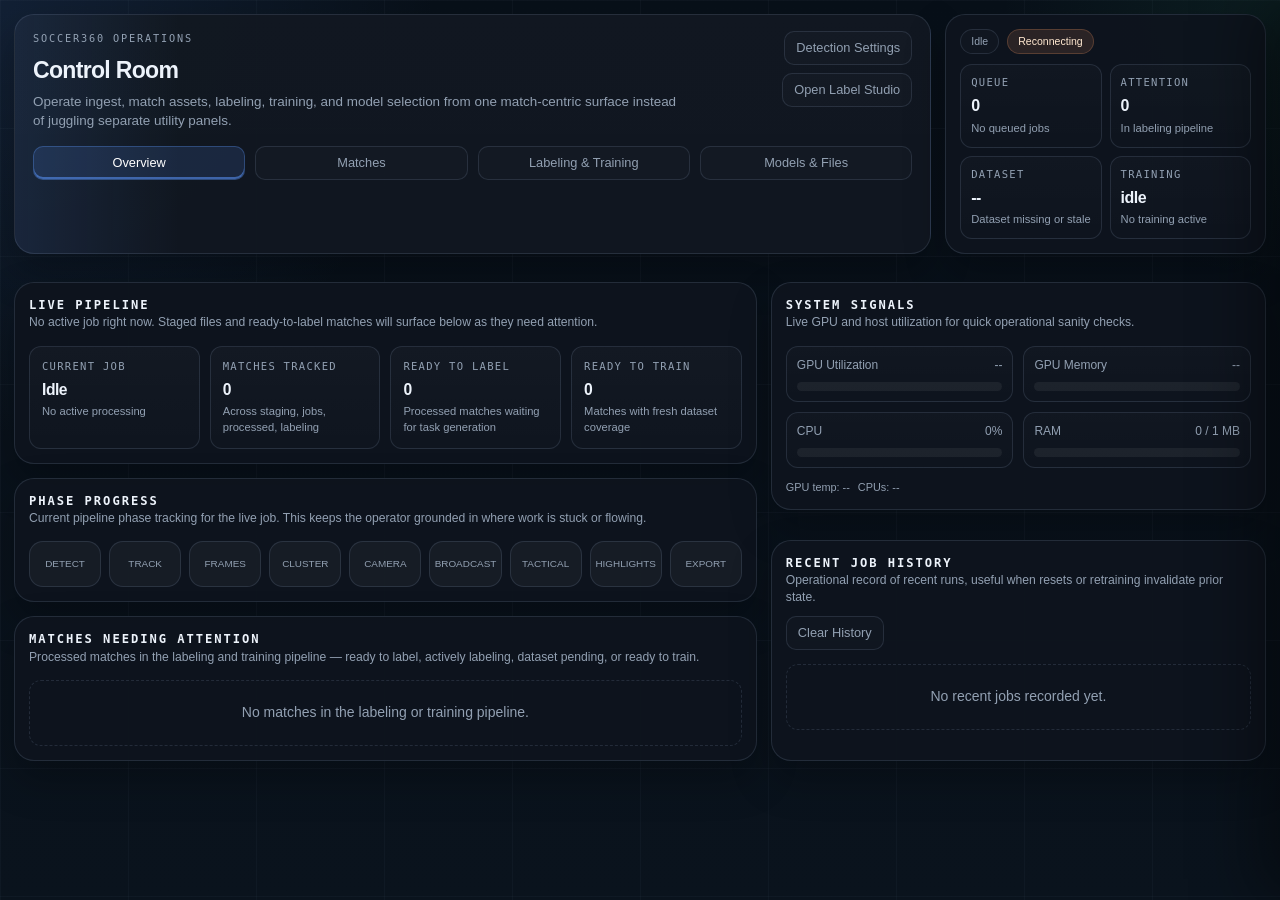
==== commit 203d5cde: "Improve dashboard UI: tighten layout, separate global/per-match actions, add match deletion - Remove" ====
--- a/src/static/index.html
+++ b/src/static/index.html
@@ -423,14 +423,14 @@
 
   .match-table-head, .match-row {
     display: grid;
-    grid-template-columns: minmax(260px, 1.1fr) minmax(140px, 0.6fr) minmax(180px, 0.8fr) minmax(160px, 0.7fr) minmax(210px, 0.9fr) auto;
-    gap: 10px;
+    grid-template-columns: minmax(200px, 1.2fr) minmax(90px, 0.45fr) minmax(90px, 0.45fr) minmax(110px, 0.55fr) minmax(140px, 0.7fr) minmax(100px, 0.45fr);
+    gap: 0 14px;
     align-items: center;
-    min-width: 980px;
+    min-width: 860px;
   }
 
   .match-table-head {
-    padding: 9px 11px;
+    padding: 8px 14px;
     color: var(--muted);
     font-size: 0.64rem;
     letter-spacing: 0.12em;
@@ -439,16 +439,64 @@
     border-bottom: 1px solid var(--border);
     font-family: "IBM Plex Mono", "SFMono-Regular", Consolas, monospace;
   }
+  .match-table-head > :last-child,
+  .match-row > :last-child {
+    text-align: right;
+    justify-self: end;
+  }
+
+  .match-actions {
+    display: flex;
+    align-items: center;
+    justify-content: flex-end;
+    gap: 4px;
+  }
+
+  .icon-btn {
+    display: inline-flex;
+    align-items: center;
+    justify-content: center;
+    width: 28px;
+    height: 28px;
+    border-radius: 6px;
+    border: 1px solid transparent;
+    background: none;
+    color: var(--muted);
+    font-size: 0.72rem;
+    cursor: pointer;
+    transition: 0.15s ease;
+    flex-shrink: 0;
+  }
+  .icon-btn:hover { color: var(--text); background: rgba(255,255,255,0.06); border-color: var(--border); }
+  .icon-btn.delete-btn:hover { color: var(--red); background: rgba(226,120,114,0.1); border-color: rgba(226,120,114,0.25); }
 
   .match-row {
-    padding: 10px;
+    padding: 7px 14px;
     cursor: pointer;
-    transition: background 0.15s ease, border-color 0.15s ease;
-    border-top: 1px solid rgba(255,255,255,0.03);
-  }
+    transition: background 0.15s ease;
+    border-bottom: 1px solid rgba(255,255,255,0.04);
+  }
+  .match-row:last-child { border-bottom: none; }
   .match-row:hover, .match-row.active {
     background: rgba(92, 162, 255, 0.08);
   }
+
+  .ghost-btn.busy {
+    pointer-events: none;
+    opacity: 0.6;
+    gap: 6px;
+  }
+  .ghost-btn.busy::before {
+    content: '';
+    width: 12px;
+    height: 12px;
+    border: 2px solid var(--muted);
+    border-top-color: transparent;
+    border-radius: 50%;
+    animation: spin 0.6s linear infinite;
+    flex-shrink: 0;
+  }
+  @keyframes spin { to { transform: rotate(360deg); } }
 
   .title-stack, .meta-stack {
     min-width: 0;
@@ -508,7 +556,7 @@
 
   .stepper {
     display: grid;
-    grid-template-columns: repeat(5, minmax(0, 1fr));
+    grid-template-columns: repeat(3, minmax(0, 1fr));
     gap: 8px;
   }
   .step {
@@ -611,13 +659,11 @@
     .topbar, .overview-grid, .two-col { grid-template-columns: 1fr; }
     .hero-grid { grid-template-columns: repeat(2, minmax(0, 1fr)); }
     .match-table-head, .match-row {
-      grid-template-columns: minmax(220px, 1fr) minmax(130px, 0.7fr) minmax(160px, 0.8fr) minmax(150px, 0.8fr);
-      min-width: 760px;
+      grid-template-columns: minmax(180px, 1fr) minmax(80px, 0.45fr) minmax(80px, 0.5fr) minmax(100px, 0.55fr) minmax(90px, 0.4fr);
+      min-width: 660px;
     }
     .match-table-head > :nth-child(5),
-    .match-table-head > :nth-child(6),
-    .match-row > :nth-child(5),
-    .match-row > :nth-child(6) { display: none; }
+    .match-row > :nth-child(5) { display: none; }
   }
 
   @media (max-width: 860px) {
@@ -703,7 +749,7 @@
         <div class="metric-tile">
           <div class="metric-label">Attention</div>
           <div class="metric-value" id="attention-count">0</div>
-          <div class="metric-note">Matches needing action</div>
+          <div class="metric-note">In labeling pipeline</div>
         </div>
         <div class="metric-tile">
           <div class="metric-label">Dataset</div>
@@ -724,7 +770,7 @@
   <section id="workspace-overview" class="workspace active">
     <div class="overview-grid">
       <div class="stack">
-        <div id="training-console-panel" class="panel">
+        <div class="panel">
           <div class="panel-header">
             <div>
               <div class="panel-title">Live Pipeline</div>
@@ -763,7 +809,7 @@
           <div class="panel-header">
             <div>
               <div class="panel-title">Matches Needing Attention</div>
-              <div class="panel-copy">The shortest path to the next useful action. If a first-time operator opens the dashboard, this list should tell them what to do without reading docs.</div>
+              <div class="panel-copy">Processed matches in the labeling and training pipeline — ready to label, actively labeling, dataset pending, or ready to train.</div>
             </div>
           </div>
           <div id="attention-list" class="attention-list"></div>
@@ -771,7 +817,7 @@
       </div>
 
       <div class="stack">
-        <div class="panel">
+        <div class="panel" style="align-self:start">
           <div class="panel-header">
             <div>
               <div class="panel-title">System Signals</div>
@@ -842,7 +888,7 @@
           <div>Outputs</div>
           <div>Labeling</div>
           <div>Model Lineage</div>
-          <div>Next Action</div>
+          <div>Actions</div>
         </div>
         <div id="match-library"></div>
       </div>
@@ -877,13 +923,12 @@
           </div>
           <div class="action-row" style="margin-top:14px">
             <button class="btn yellow" onclick="buildDataset()">Build Dataset</button>
-            <a class="btn secondary" href="#" id="labelstudio-link-inline" target="_blank">Open Label Studio</a>
           </div>
         </div>
       </div>
 
       <div class="stack">
-        <div class="panel">
+        <div class="panel" id="labeling-training-console">
           <div class="panel-header">
             <div>
               <div class="panel-title">Training Console</div>
@@ -1041,12 +1086,12 @@
   selectedMatchDetail: null,
   evtSource: null,
   lastEventId: 0,
+  busyKeys: new Set(),
 };
 
 let _activeUpload = null;
 
 document.getElementById('labelstudio-link').href = location.protocol + '//' + location.hostname + ':8080';
-document.getElementById('labelstudio-link-inline').href = location.protocol + '//' + location.hostname + ':8080';
 
 function escapeHtml(s) {
   const d = document.createElement('div');
@@ -1171,7 +1216,7 @@
   const opts = options || {};
   switchWorkspace('labeling');
   if (opts.closeDrawer) closeDrawer();
-  const panel = document.getElementById('training-console-panel');
+  const panel = document.getElementById('labeling-training-console');
   if (panel) {
     requestAnimationFrame(() => {
       panel.scrollIntoView({behavior: 'smooth', block: 'start'});
@@ -1199,7 +1244,7 @@
   document.getElementById('queue-count').textContent = String(queued);
   document.getElementById('queue-copy').textContent = queued > 0 ? queued + ' assets waiting or queued' : 'No queued jobs';
   document.getElementById('attention-count').textContent = String(
-    (summary.staged || 0) + (summary.ready_to_label || 0) + (summary.dataset_pending || 0) + (summary.ready_to_train || 0)
+    (summary.ready_to_label || 0) + (summary.labeling || 0) + (summary.dataset_pending || 0) + (summary.ready_to_train || 0)
   );
   document.getElementById('dataset-state').textContent = String((workflow.dataset && workflow.dataset.state) || '--');
   document.getElementById('dataset-copy').textContent = (workflow.dataset && workflow.dataset.ready)
@@ -1230,10 +1275,10 @@
 
 function renderOverview() {
   const matches = getWorkflowMatches();
-  const attentionMatches = matches.filter(item => ['processing','queued','staged','ready_to_label','labeling','dataset_pending','ready_to_train'].includes(item.status)).slice(0, 8);
+  const attentionMatches = matches.filter(item => ['ready_to_label','labeling','dataset_pending','ready_to_train'].includes(item.status)).slice(0, 8);
   const attentionEl = document.getElementById('attention-list');
   if (!attentionMatches.length) {
-    attentionEl.innerHTML = '<div class="empty">Everything is calm. No match currently needs operator action.</div>';
+    attentionEl.innerHTML = '<div class="empty">No matches in the labeling or training pipeline.</div>';
   } else {
     attentionEl.innerHTML = attentionMatches.map(item =>
       '<div class="attention-card">' +
@@ -1324,10 +1369,12 @@
           '<span class="tiny">' + escapeHtml((labeling.labeled || 0) + ' labeled · ' + (labeling.dataset_state || 'unknown')) + '</span>' +
         '</div>' +
         '<div class="meta-stack">' +
-          '<span class="tiny">' + escapeHtml(modelLine || 'No recorded lineage yet') + '</span>' +
-          '<span class="tiny">' + escapeHtml('Next: ' + item.next_action) + '</span>' +
+          '<span class="tiny">' + escapeHtml(modelLine || 'No lineage yet') + '</span>' +
         '</div>' +
-        '<div><button class="ghost-btn" onclick="event.stopPropagation(); performMatchNextAction(' + quoteJs(item.key) + ')">' + escapeHtml(item.next_action) + '</button></div>' +
+        '<div class="match-actions">' +
+          '<button class="ghost-btn' + (appState.busyKeys.has(item.key) ? ' busy' : '') + '" data-action-key="' + escapeHtml(item.key) + '"' + (appState.busyKeys.has(item.key) ? ' disabled' : '') + ' onclick="event.stopPropagation(); performMatchNextAction(' + quoteJs(item.key) + ')">' + escapeHtml(item.next_action) + '</button>' +
+          (['processing','queued'].includes(item.status) ? '' : '<button class="icon-btn delete-btn" title="Delete match" onclick="event.stopPropagation(); deleteMatch(' + quoteJs(item.key) + ')">&#x2715;</button>') +
+        '</div>' +
       '</div>'
     );
   }).join('');
@@ -1346,8 +1393,6 @@
         {title: 'Frames', ready: (label.frames || 0) > 0, copy: (label.frames || 0) + ' exported'},
         {title: 'Tasks', ready: !!label.tasks_generated, copy: label.tasks_generated ? (label.tasks_count || 0) + ' generated' : 'Generate tasks'},
         {title: 'Labels', ready: (label.labeled || 0) > 0, copy: (label.labeled || 0) + ' uploaded'},
-        {title: 'Dataset', ready: label.dataset_state === 'ready', pending: ['missing','stale'].includes(label.dataset_state), copy: label.dataset_state || 'unknown'},
-        {title: 'Train', ready: !!label.training_ready, copy: label.training_ready ? 'Ready' : (label.blocker || 'Blocked')},
       ];
       return '<div class="queue-card">' +
         '<div class="toolbar-row" style="justify-content:space-between;align-items:flex-start">' +
@@ -1360,8 +1405,6 @@
             (label.tasks_generated ? '<a class="btn secondary" href="' + escapeHtml(document.getElementById('labelstudio-link').href) + '" target="_blank">Open Label Studio</a>' : '') +
             (label.tasks_generated ? '<button class="btn secondary" onclick="uploadLabels(' + quoteJs(item.key) + ')">Upload Labels</button>' : '') +
             (label.tasks_generated ? '' : '<button class="btn secondary" onclick="importTasks(' + quoteJs(item.key) + ')">Generate Tasks</button>') +
-            (((label.labeled || 0) > 0) && ['missing','stale'].includes(label.dataset_state || '') ? '<button class="btn yellow" onclick="buildDataset()">Build Dataset</button>' : '') +
-            (label.training_ready ? '<button class="btn green" onclick="openTrainingConsole()">Open Training</button>' : '') +
           '</div>' +
         '</div>' +
         '<div class="stepper" style="margin-top:12px">' +
@@ -1613,46 +1656,56 @@
 }
 
 async function performMatchNextAction(key) {
+  if (appState.busyKeys.has(key)) return;
   const match = appState.workflowIndex.get(key);
   if (!match) return;
 
   const labeling = match.labeling || {};
   const processed = match.processed || {};
 
-  if (match.status === 'staged') {
-    const filename = getPrimaryStagedFilename(match);
-    if (filename) {
-      await importStagedFile(filename);
-      return;
-    }
-  }
-
-  if (match.status === 'ready_to_label') {
-    await importTasks(match.key);
-    return;
-  }
-
+  // Navigational (instant) actions — no spinner needed
   if (match.status === 'labeling' && labeling.tasks_generated) {
     openLabelStudioWindow();
     return;
   }
-
   if (match.status === 'dataset_pending') {
-    await buildDataset();
+    switchWorkspace('labeling');
     return;
   }
-
   if (match.status === 'ready_to_train') {
     openTrainingConsole();
     return;
   }
-
   if (match.status === 'processed' && processed.primary_match_name) {
     window.location.href = '/match/' + encodeURIComponent(processed.primary_match_name);
     return;
   }
 
-  await inspectMatch(key);
+  // Async actions — show busy spinner
+  setBusy(key, true);
+  try {
+    if (match.status === 'staged') {
+      const filename = getPrimaryStagedFilename(match);
+      if (filename) { await importStagedFile(filename); return; }
+    }
+    if (match.status === 'ready_to_label') {
+      await importTasks(match.key);
+      return;
+    }
+    await inspectMatch(key);
+  } finally {
+    setBusy(key, false);
+  }
+}
+
+function setBusy(key, busy) {
+  if (busy) appState.busyKeys.add(key);
+  else appState.busyKeys.delete(key);
+  const btn = document.querySelector('[data-action-key="' + CSS.escape(key) + '"]');
+  if (btn) {
+    btn.classList.toggle('busy', busy);
+    btn.disabled = busy;
+  }
 }
 
 async function inspectMatch(key) {
@@ -1718,8 +1771,6 @@
         ((!labeling.tasks_generated && (labeling.frames || 0) > 0) ? '<button class="btn secondary" onclick="importTasks(' + quoteJs(match.key) + ')">Generate Tasks</button>' : '') +
         ((labeling.tasks_generated && (labeling.labeled || 0) === 0) ? '<a class="btn secondary" href="' + escapeHtml(document.getElementById('labelstudio-link').href) + '" target="_blank">Open Label Studio</a>' : '') +
         ((labeling.tasks_generated) ? '<button class="btn secondary" onclick="uploadLabels(' + quoteJs(match.key) + ')">Upload Labels</button>' : '') +
-        ((((labeling.labeled || 0) > 0) && ['missing','stale'].includes(labeling.dataset_state || '')) ? '<button class="btn yellow" onclick="buildDataset()">Build Dataset</button>' : '') +
-        ((labeling.training_ready) ? '<button class="btn green" onclick="openTrainingConsole({closeDrawer:true})">Open Training</button>' : '') +
       '</div>' +
     '</div>' +
     '<div class="drawer-section">' +
@@ -1728,8 +1779,6 @@
         '<div class="step ' + ((labeling.frames || 0) > 0 ? 'ready' : '') + '"><strong>Frames</strong>' + escapeHtml((labeling.frames || 0) + ' exported') + '</div>' +
         '<div class="step ' + (labeling.tasks_generated ? 'ready' : '') + '"><strong>Tasks</strong>' + escapeHtml(labeling.tasks_generated ? ((labeling.tasks_count || 0) + ' generated') : 'Generate tasks') + '</div>' +
         '<div class="step ' + ((labeling.labeled || 0) > 0 ? 'ready' : '') + '"><strong>Labels</strong>' + escapeHtml((labeling.labeled || 0) + ' uploaded') + '</div>' +
-        '<div class="step ' + (((labeling.dataset_state || '') === 'ready') ? 'ready' : (['missing','stale'].includes(labeling.dataset_state || '') ? 'pending' : '')) + '"><strong>Dataset</strong>' + escapeHtml(labeling.dataset_state || 'unknown') + '</div>' +
-        '<div class="step ' + (labeling.training_ready ? 'ready' : '') + '"><strong>Train</strong>' + escapeHtml(labeling.training_ready ? 'Ready' : (labeling.blocker || 'Blocked')) + '</div>' +
       '</div>' +
     '</div>' +
     '<div class="drawer-section">' +
@@ -2310,6 +2359,48 @@
   await loadDashboardData();
 }
 
+async function deleteMatch(key) {
+  const match = appState.workflowIndex.get(key);
+  if (!match) return;
+
+  if (['processing', 'queued'].includes(match.status)) {
+    showToast('Cannot delete a match while it is ' + match.status + '.', 'error');
+    return;
+  }
+
+  // Staged-only match: delete staged file(s)
+  if (match.status === 'staged') {
+    const files = (match.staging && match.staging.files) || [];
+    const names = files.map(function(f) { return f.name; });
+    if (!names.length) { showToast('No staged files found for this match.', 'error'); return; }
+    if (!await showModal('Delete staged file' + (names.length > 1 ? 's' : '') + '?', 'Permanently delete ' + names.join(', ') + ' from staging?', 'Delete', true)) return;
+    for (var i = 0; i < names.length; i++) {
+      var resp = await fetch('/api/staging/delete', {
+        method: 'POST',
+        headers: {'Content-Type': 'application/json'},
+        body: JSON.stringify({filename: names[i]}),
+      });
+      if (!resp.ok) {
+        var data = await resp.json().catch(function() { return {}; });
+        showToast('Failed to delete ' + names[i] + ': ' + (data.detail || resp.status), 'error');
+        break;
+      }
+    }
+    showToast('Deleted ' + names.length + ' staged file(s).', 'success');
+    await loadDashboardData();
+    return;
+  }
+
+  // Processed match family: delegate to existing reset flow
+  var matchName = match.processed && match.processed.primary_match_name;
+  if (matchName) {
+    await resetMatch(matchName, match.display_name);
+    return;
+  }
+
+  showToast('Cannot determine how to delete this match.', 'error');
+}
+
 loadDashboardData();
 switchWorkspace(normalizeWorkspace(window.location.hash.replace(/^#/, '')), false);
 connectSSE();
